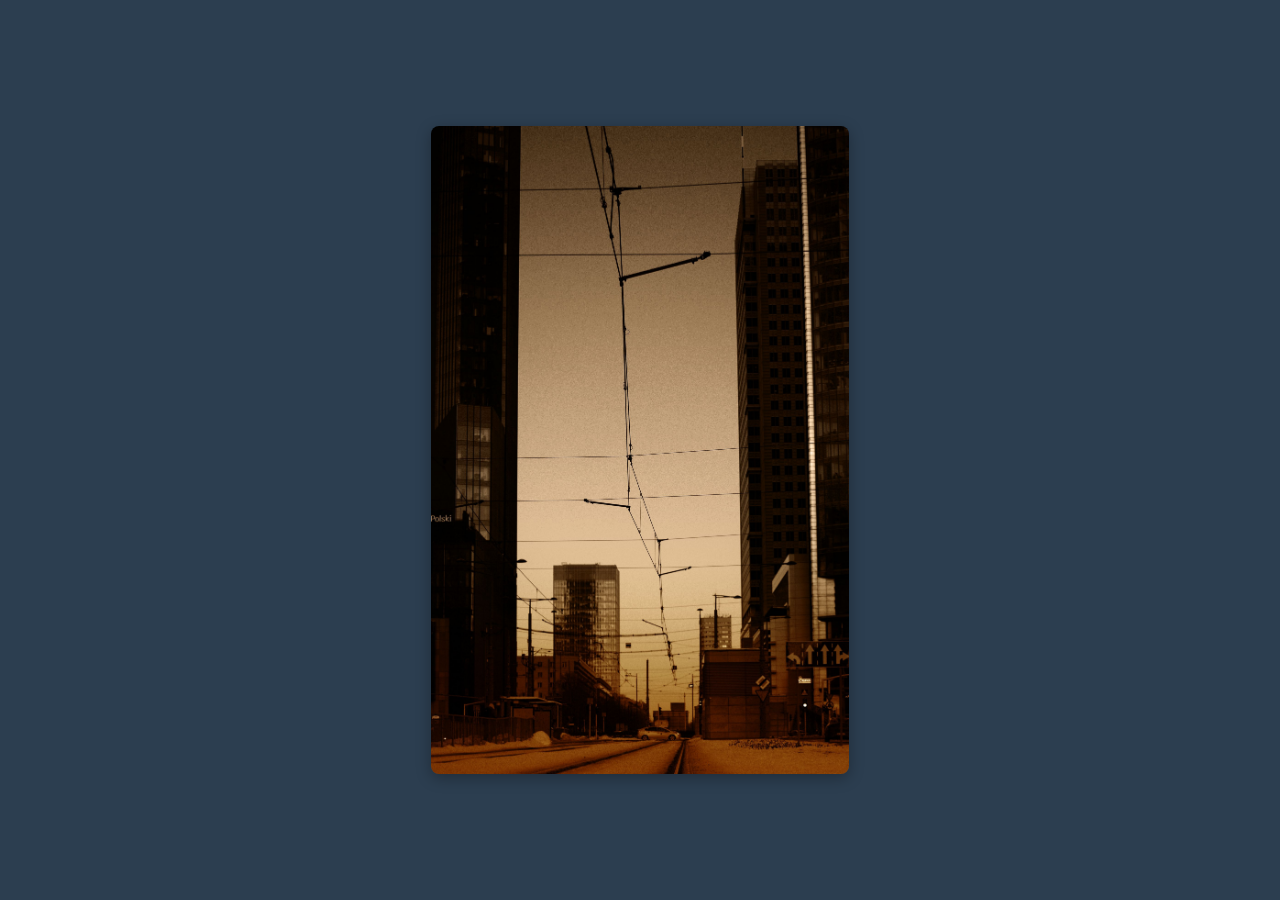
==== index.html @ b145a24f "Add files via upload" ====
<!DOCTYPE html>
<html lang="pl">
<head>
    <meta charset="UTF-8">
    <meta name="viewport" content="width=device-width, initial-scale=1.0">
    <title>AdrianDesign - Strona w budowie</title>
    <style>
        /* Prosty styl, aby zdjęcie było na środku i dopasowane */
        body, html {
            height: 100%;
            margin: 0;
            display: flex;
            justify-content: center;
            align-items: center;
            background-color: #2c3e50; /* Ciemnoszare, eleganckie tło */
            font-family: Arial, sans-serif;
            overflow: hidden; /* Brak pasków przewijania */
        }
        
        .container {
            text-align: center;
            max-width: 90%; /* Margines na telefonach */
            max-height: 90vh; /* Margines od góry/dołu */
        }

        img {
            max-width: 100%; /* Nie szersze niż ekran */
            max-height: 80vh; /* Nie wyższe niż 80% ekranu */
            height: auto; /* Zachowaj proporcje */
            display: block;
            margin: 0 auto;
            /* Opcjonalnie: cień dla lepszego efektu na szarym tle */
            box-shadow: 0 4px 15px rgba(0,0,0,0.3); 
            border-radius: 8px; /* Lekko zaokrąglone rogi pliku */
        }
    </style>
</head>
<body>

    <div class="container">
        <img src="twoje_zdjecie.jpg" alt="AdrianDesign - Logo / W budowie">
    </div>

</body>
</html>
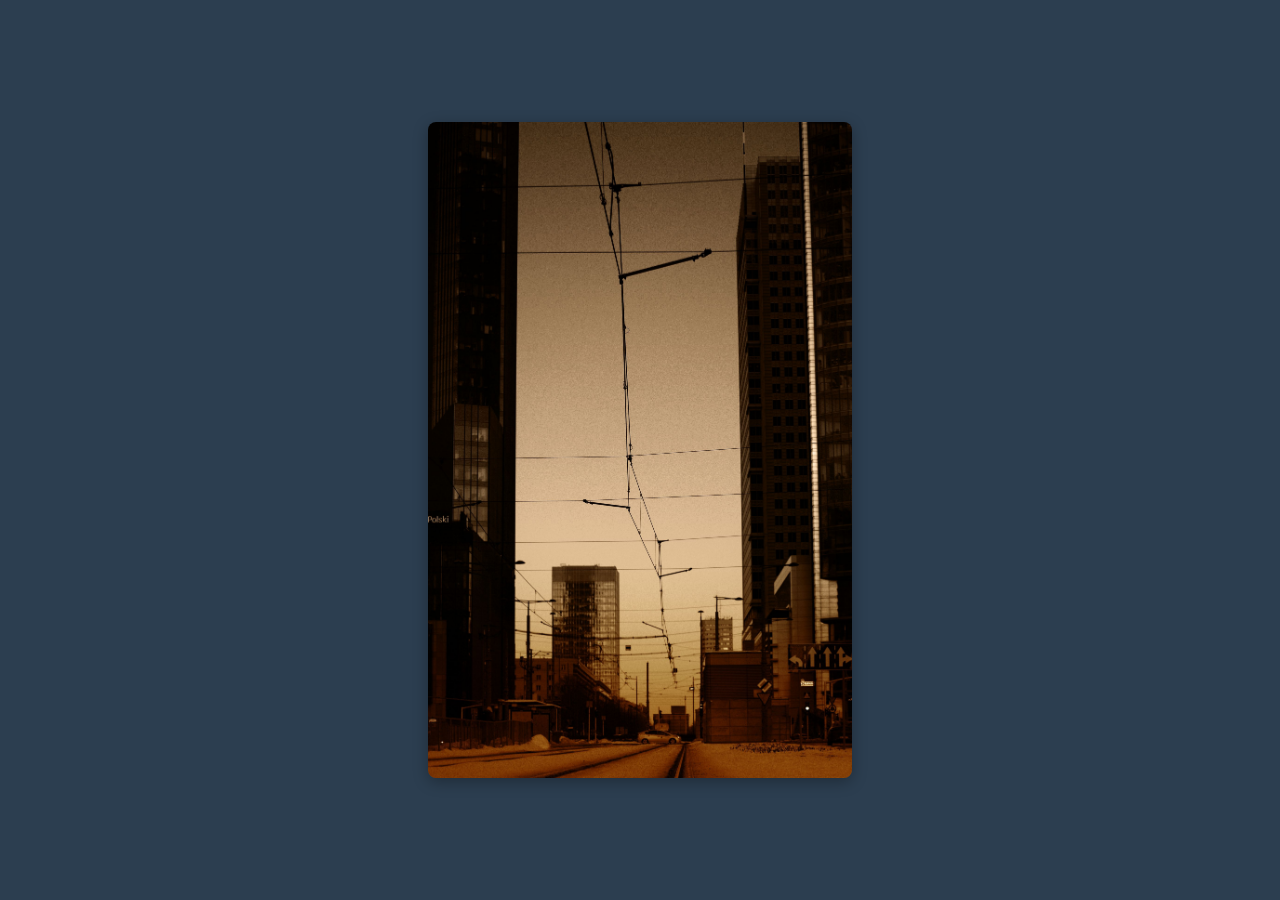
==== commit fccf7ac2: "Update index.html" ====
--- a/index.html
+++ b/index.html
@@ -19,7 +19,7 @@
         
         .container {
             text-align: center;
-            max-width: 90%; /* Margines na telefonach */
+            max-width: 91%; /* Margines na telefonach */
             max-height: 90vh; /* Margines od góry/dołu */
         }
 
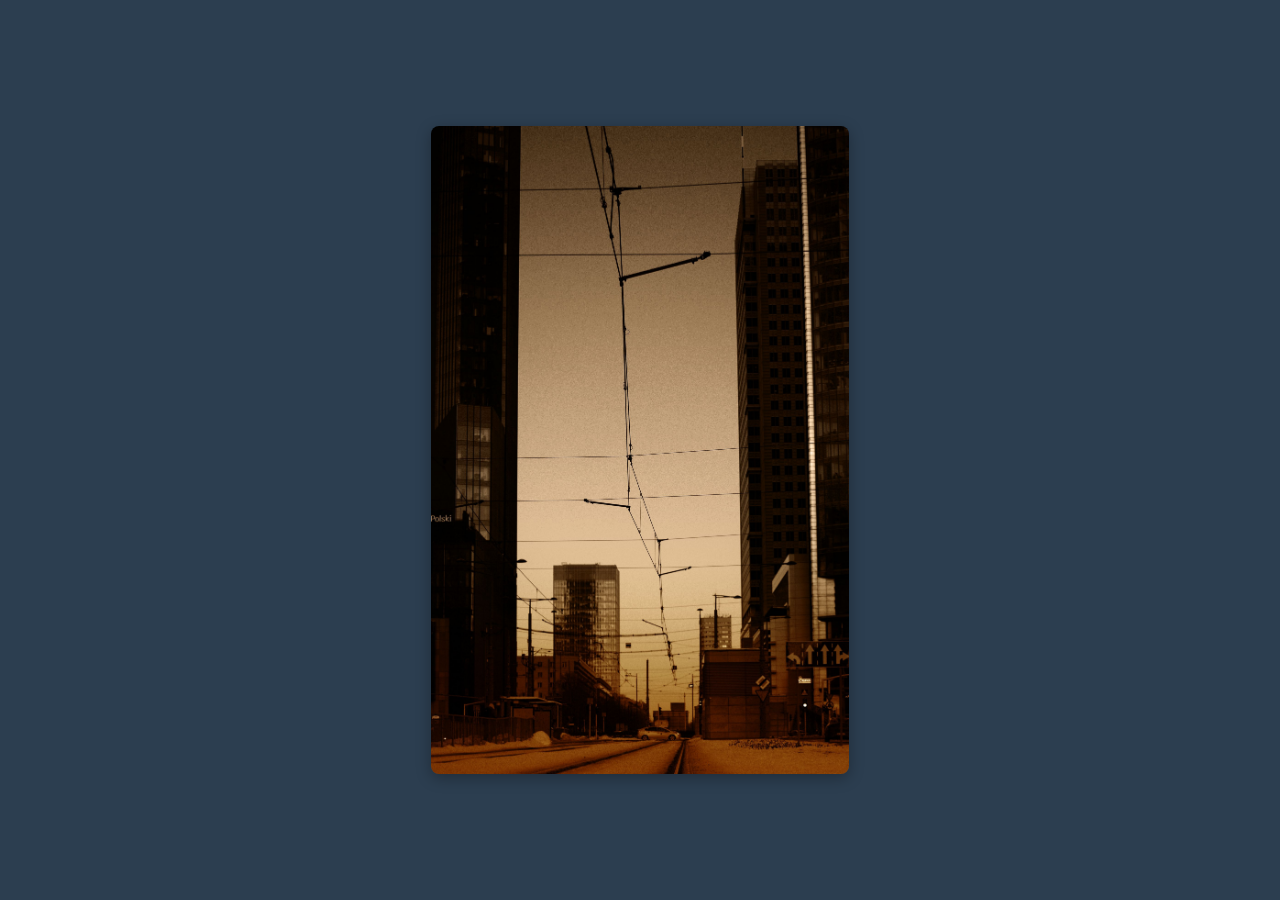
==== commit 589669a1: "Update index.html zmiana szerokosci" ====
--- a/index.html
+++ b/index.html
@@ -19,7 +19,7 @@
         
         .container {
             text-align: center;
-            max-width: 91%; /* Margines na telefonach */
+            max-width: 90%; /* Margines na telefonach */
             max-height: 90vh; /* Margines od góry/dołu */
         }
 
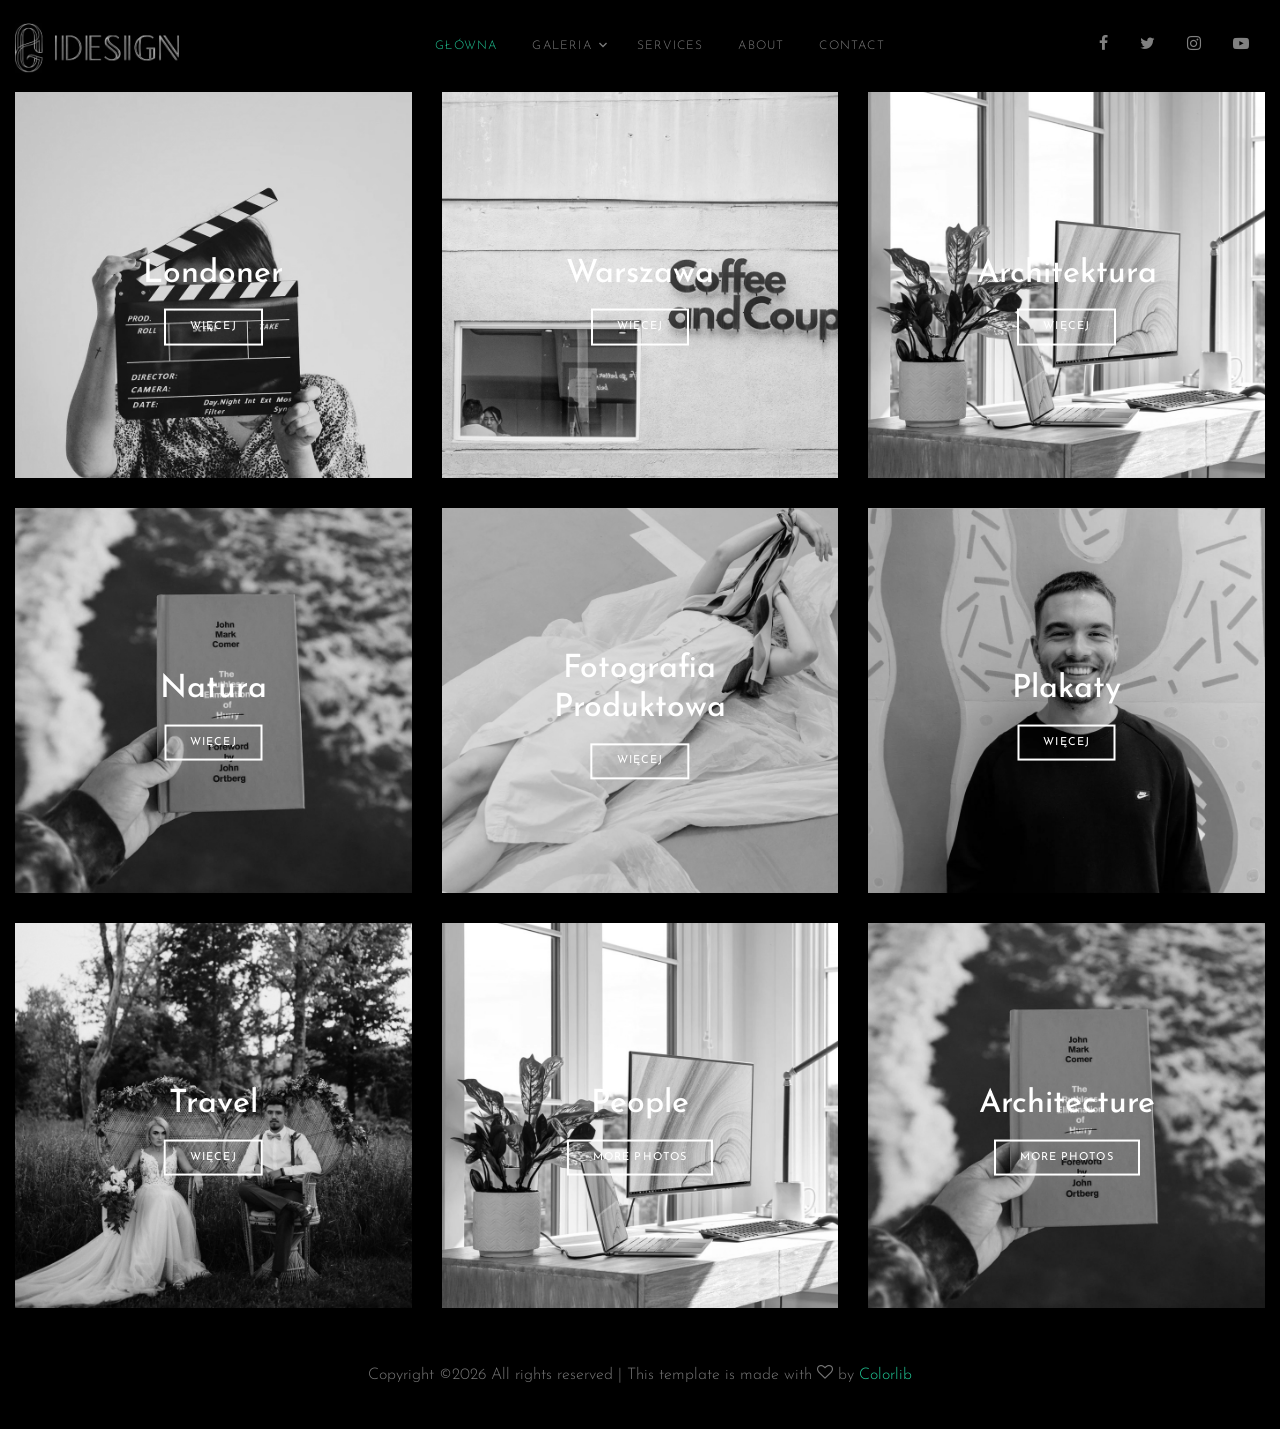
==== commit 47d6f9ff: "Add files via upload" ====
--- a/index.html
+++ b/index.html
@@ -1,45 +1,243 @@
-<!DOCTYPE html>
-<html lang="pl">
-<head>
-    <meta charset="UTF-8">
-    <meta name="viewport" content="width=device-width, initial-scale=1.0">
-    <title>AdrianDesign - Strona w budowie</title>
-    <style>
-        /* Prosty styl, aby zdjęcie było na środku i dopasowane */
-        body, html {
-            height: 100%;
-            margin: 0;
-            display: flex;
-            justify-content: center;
-            align-items: center;
-            background-color: #2c3e50; /* Ciemnoszare, eleganckie tło */
-            font-family: Arial, sans-serif;
-            overflow: hidden; /* Brak pasków przewijania */
-        }
-        
-        .container {
-            text-align: center;
-            max-width: 90%; /* Margines na telefonach */
-            max-height: 90vh; /* Margines od góry/dołu */
-        }
-
-        img {
-            max-width: 100%; /* Nie szersze niż ekran */
-            max-height: 80vh; /* Nie wyższe niż 80% ekranu */
-            height: auto; /* Zachowaj proporcje */
-            display: block;
-            margin: 0 auto;
-            /* Opcjonalnie: cień dla lepszego efektu na szarym tle */
-            box-shadow: 0 4px 15px rgba(0,0,0,0.3); 
-            border-radius: 8px; /* Lekko zaokrąglone rogi pliku */
-        }
-    </style>
-</head>
-<body>
-
-    <div class="container">
-        <img src="twoje_zdjecie.jpg" alt="AdrianDesign - Logo / W budowie">
-    </div>
-
-</body>
+<!DOCTYPE html>
+<html lang="en">
+<head>
+  <title>Adrian Desing &mdash; Colorlib Website Template</title>
+  <meta charset="utf-8">
+  <meta name="viewport" content="width=device-width, initial-scale=1, shrink-to-fit=no">
+
+  <link href="https://fonts.googleapis.com/css2?family=Josefin+Sans:wght@400;700&family=Roboto+Mono:wght@400;700&display=swap" rel="stylesheet">
+  <link rel="stylesheet" href="fonts/icomoon/style.css">
+
+  <link rel="stylesheet" href="css/bootstrap.min.css">
+  <link rel="stylesheet" href="css/magnific-popup.css">
+  <link rel="stylesheet" href="css/jquery-ui.css">
+  <link rel="stylesheet" href="css/owl.carousel.min.css">
+  <link rel="stylesheet" href="css/owl.theme.default.min.css">
+
+  <link rel="stylesheet" href="css/lightgallery.min.css">    
+
+  <link rel="stylesheet" href="css/bootstrap-datepicker.css">
+
+  <link rel="stylesheet" href="fonts/flaticon/font/flaticon.css">
+
+  <link rel="stylesheet" href="css/swiper.css">
+
+  <link rel="stylesheet" href="css/aos.css">
+
+  <link rel="stylesheet" href="css/style.css">
+
+</head>
+<body>
+
+  <div class="site-wrap">
+
+    <div class="site-mobile-menu">
+      <div class="site-mobile-menu-header">
+        <div class="site-mobile-menu-close mt-3">
+          <span class="icon-close2 js-menu-toggle"></span>
+        </div>
+      </div>
+      <div class="site-mobile-menu-body"></div>
+    </div>
+    
+
+
+
+    <header class="site-navbar py-3" role="banner">
+
+      <div class="container-fluid">
+        <div class="row align-items-center">
+
+          <div class="col-6 col-xl-2" data-aos="fade-down">
+            <h1 class="mb-0"><a href="index.html" class="text-white h2 mb-0"><img src="logo.jpg" alt="Logo" style="max-height: 50px;"></a></h1>
+          </div>
+          <div class="col-10 col-md-8 d-none d-xl-block" data-aos="fade-down">
+            <nav class="site-navigation position-relative text-right text-lg-center" role="navigation">
+
+              <ul class="site-menu js-clone-nav mx-auto d-none d-lg-block">
+                <li class="active"><a href="index.html">Główna</a></li>
+                <li class="has-children">
+                  <a href="single.html">Galeria</a>
+                  <ul class="dropdown">
+                    <li><a href="#">Londoner</a></li>
+                    <li><a href="#">Warszawa</a></li>
+                    <li><a href="#">Architektura</a></li>
+                    <li><a href="#">Natura</a></li>
+                    <li><a href="#">Fotografia Produktowa</a></li>
+                    <li><a href="#">Plakaty</a></li>
+                  </ul>
+                </li>
+                <li><a href="services.html">Services</a></li>
+                <li><a href="about.html">About</a></li>
+                <li><a href="contact.html">Contact</a></li>
+              </ul>
+            </nav>
+          </div>
+
+          <div class="col-6 col-xl-2 text-right" data-aos="fade-down">
+            <div class="d-none d-xl-inline-block">
+              <ul class="site-menu js-clone-nav ml-auto list-unstyled d-flex text-right mb-0" data-class="social">
+                <li>
+                  <a href="#" class="pl-0 pr-3"><span class="icon-facebook"></span></a>
+                </li>
+                <li>
+                  <a href="#" class="pl-3 pr-3"><span class="icon-twitter"></span></a>
+                </li>
+                <li>
+                  <a href="#" class="pl-3 pr-3"><span class="icon-instagram"></span></a>
+                </li>
+                <li>
+                  <a href="#" class="pl-3 pr-3"><span class="icon-youtube-play"></span></a>
+                </li>
+              </ul>
+            </div>
+
+            <div class="d-inline-block d-xl-none ml-md-0 mr-auto py-3" style="position: relative; top: 3px;"><a href="#" class="site-menu-toggle js-menu-toggle text-black"><span class="icon-menu h3"></span></a></div>
+
+          </div>
+
+        </div>
+      </div>
+      
+    </header>
+
+
+
+    <div class="container-fluid" data-aos="fade" data-aos-delay="500">
+      <div class="row">
+        <div class="col-lg-4">
+
+          <div class="image-wrap-2">
+            <div class="image-info">
+              <h2 class="mb-3">Londoner</h2>
+              <a href="single.html" class="btn btn-outline-white py-2 px-4">Więcej</a>
+            </div>
+            <img src="images/img_1.jpg" alt="Image" class="img-fluid">
+          </div>
+
+        </div>
+        <div class="col-lg-4">
+          <div class="image-wrap-2">
+            <div class="image-info">
+              <h2 class="mb-3">Warszawa</h2>
+              <a href="single.html" class="btn btn-outline-white py-2 px-4">Więcej</a>
+            </div>
+            <img src="images/img_2.jpg" alt="Image" class="img-fluid">
+          </div>
+        </div>
+        <div class="col-lg-4">
+          <div class="image-wrap-2">
+            <div class="image-info">
+              <h2 class="mb-3">Architektura</h2>
+              <a href="single.html" class="btn btn-outline-white py-2 px-4">Więcej</a>
+            </div>
+            <img src="images/img_3.jpg" alt="Image" class="img-fluid">
+          </div>
+        </div>
+
+        <div class="col-lg-4">
+          <div class="image-wrap-2">
+            <div class="image-info">
+              <h2 class="mb-3">Natura</h2>
+              <a href="single.html" class="btn btn-outline-white py-2 px-4">Więcej</a>
+            </div>
+            <img src="images/img_4.jpg" alt="Image" class="img-fluid">
+          </div>
+        </div>
+
+        <div class="col-lg-4">
+          <div class="image-wrap-2">
+            <div class="image-info">
+              <h2 class="mb-3">Fotografia Produktowa</h2>
+              <a href="single.html" class="btn btn-outline-white py-2 px-4">Więcej</a>
+            </div>
+            <img src="images/img_5.jpg" alt="Image" class="img-fluid">
+          </div>
+        </div>
+
+        <div class="col-lg-4">
+          <div class="image-wrap-2">
+            <div class="image-info">
+              <h2 class="mb-3">Plakaty</h2>
+              <a href="single.html" class="btn btn-outline-white py-2 px-4">Więcej</a>
+            </div>
+            <img src="images/img_6.jpg" alt="Image" class="img-fluid">
+          </div>
+        </div>
+
+        <div class="col-lg-4">
+          <div class="image-wrap-2">
+            <div class="image-info">
+              <h2 class="mb-3">Travel</h2>
+              <a href="single.html" class="btn btn-outline-white py-2 px-4">Więcej</a>
+            </div>
+            <img src="images/img_7.jpg" alt="Image" class="img-fluid">
+          </div>
+        </div>
+
+        <div class="col-lg-4">
+          <div class="image-wrap-2">
+            <div class="image-info">
+              <h2 class="mb-3">People</h2>
+              <a href="single.html" class="btn btn-outline-white py-2 px-4">More Photos</a>
+            </div>
+            <img src="images/img_3.jpg" alt="Image" class="img-fluid">
+          </div>
+        </div>
+
+        <div class="col-lg-4">
+          <div class="image-wrap-2">
+            <div class="image-info">
+              <h2 class="mb-3">Architecture</h2>
+              <a href="single.html" class="btn btn-outline-white py-2 px-4">More Photos</a>
+            </div>
+            <img src="images/img_4.jpg" alt="Image" class="img-fluid">
+          </div>
+        </div>
+
+      </div>
+    </div>
+
+    <div class="footer py-4">
+      <div class="container-fluid text-center">
+        <p>
+          <!-- Link back to Colorlib can't be removed. Template is licensed under CC BY 3.0. -->
+          Copyright &copy;<script data-cfasync="false" src="/cdn-cgi/scripts/5c5dd728/cloudflare-static/email-decode.min.js"></script><script>document.write(new Date().getFullYear());</script> All rights reserved | This template is made with <i class="icon-heart-o" aria-hidden="true"></i> by <a href="https://colorlib.com" target="_blank" >Colorlib</a>
+          <!-- Link back to Colorlib can't be removed. Template is licensed under CC BY 3.0. -->
+        </p>
+      </div>
+    </div>
+
+    
+
+    
+    
+  </div>
+
+  <script src="js/jquery-3.3.1.min.js"></script>
+  <script src="js/jquery-migrate-3.0.1.min.js"></script>
+  <script src="js/jquery-ui.js"></script>
+  <script src="js/popper.min.js"></script>
+  <script src="js/bootstrap.min.js"></script>
+  <script src="js/owl.carousel.min.js"></script>
+  <script src="js/jquery.stellar.min.js"></script>
+  <script src="js/jquery.countdown.min.js"></script>
+  <script src="js/jquery.magnific-popup.min.js"></script>
+  <script src="js/bootstrap-datepicker.min.js"></script>
+  <script src="js/swiper.min.js"></script>
+  <script src="js/aos.js"></script>
+
+  <script src="js/picturefill.min.js"></script>
+  <script src="js/lightgallery-all.min.js"></script>
+  <script src="js/jquery.mousewheel.min.js"></script>
+
+  <script src="js/main.js"></script>
+  
+  <script>
+    $(document).ready(function(){
+      $('#lightgallery').lightGallery();
+    });
+  </script>
+
+</body>
 </html>
--- a/fonts/icomoon/style.css
+++ b/fonts/icomoon/style.css
@@ -0,0 +1,4919 @@
+@font-face {
+  font-family: 'icomoon';
+  src:  url('fonts/icomoon.eot?10si43');
+  src:  url('fonts/icomoon.eot?10si43#iefix') format('embedded-opentype'),
+    url('fonts/icomoon.ttf?10si43') format('truetype'),
+    url('fonts/icomoon.woff?10si43') format('woff'),
+    url('fonts/icomoon.svg?10si43#icomoon') format('svg');
+  font-weight: normal;
+  font-style: normal;
+}
+
+[class^="icon-"], [class*=" icon-"] {
+  /* use !important to prevent issues with browser extensions that change fonts */
+  font-family: 'icomoon' !important;
+  speak: none;
+  font-style: normal;
+  font-weight: normal;
+  font-variant: normal;
+  text-transform: none;
+  line-height: 1;
+
+  /* Better Font Rendering =========== */
+  -webkit-font-smoothing: antialiased;
+  -moz-osx-font-smoothing: grayscale;
+}
+
+.icon-asterisk:before {
+  content: "\f069";
+}
+.icon-plus:before {
+  content: "\f067";
+}
+.icon-question:before {
+  content: "\f128";
+}
+.icon-minus:before {
+  content: "\f068";
+}
+.icon-glass:before {
+  content: "\f000";
+}
+.icon-music:before {
+  content: "\f001";
+}
+.icon-search:before {
+  content: "\f002";
+}
+.icon-envelope-o:before {
+  content: "\f003";
+}
+.icon-heart:before {
+  content: "\f004";
+}
+.icon-star:before {
+  content: "\f005";
+}
+.icon-star-o:before {
+  content: "\f006";
+}
+.icon-user:before {
+  content: "\f007";
+}
+.icon-film:before {
+  content: "\f008";
+}
+.icon-th-large:before {
+  content: "\f009";
+}
+.icon-th:before {
+  content: "\f00a";
+}
+.icon-th-list:before {
+  content: "\f00b";
+}
+.icon-check:before {
+  content: "\f00c";
+}
+.icon-close:before {
+  content: "\f00d";
+}
+.icon-remove:before {
+  content: "\f00d";
+}
+.icon-times:before {
+  content: "\f00d";
+}
+.icon-search-plus:before {
+  content: "\f00e";
+}
+.icon-search-minus:before {
+  content: "\f010";
+}
+.icon-power-off:before {
+  content: "\f011";
+}
+.icon-signal:before {
+  content: "\f012";
+}
+.icon-cog:before {
+  content: "\f013";
+}
+.icon-gear:before {
+  content: "\f013";
+}
+.icon-trash-o:before {
+  content: "\f014";
+}
+.icon-home:before {
+  content: "\f015";
+}
+.icon-file-o:before {
+  content: "\f016";
+}
+.icon-clock-o:before {
+  content: "\f017";
+}
+.icon-road:before {
+  content: "\f018";
+}
+.icon-download:before {
+  content: "\f019";
+}
+.icon-arrow-circle-o-down:before {
+  content: "\f01a";
+}
+.icon-arrow-circle-o-up:before {
+  content: "\f01b";
+}
+.icon-inbox:before {
+  content: "\f01c";
+}
+.icon-play-circle-o:before {
+  content: "\f01d";
+}
+.icon-repeat:before {
+  content: "\f01e";
+}
+.icon-rotate-right:before {
+  content: "\f01e";
+}
+.icon-refresh:before {
+  content: "\f021";
+}
+.icon-list-alt:before {
+  content: "\f022";
+}
+.icon-lock:before {
+  content: "\f023";
+}
+.icon-flag:before {
+  content: "\f024";
+}
+.icon-headphones:before {
+  content: "\f025";
+}
+.icon-volume-off:before {
+  content: "\f026";
+}
+.icon-volume-down:before {
+  content: "\f027";
+}
+.icon-volume-up:before {
+  content: "\f028";
+}
+.icon-qrcode:before {
+  content: "\f029";
+}
+.icon-barcode:before {
+  content: "\f02a";
+}
+.icon-tag:before {
+  content: "\f02b";
+}
+.icon-tags:before {
+  content: "\f02c";
+}
+.icon-book:before {
+  content: "\f02d";
+}
+.icon-bookmark:before {
+  content: "\f02e";
+}
+.icon-print:before {
+  content: "\f02f";
+}
+.icon-camera:before {
+  content: "\f030";
+}
+.icon-font:before {
+  content: "\f031";
+}
+.icon-bold:before {
+  content: "\f032";
+}
+.icon-italic:before {
+  content: "\f033";
+}
+.icon-text-height:before {
+  content: "\f034";
+}
+.icon-text-width:before {
+  content: "\f035";
+}
+.icon-align-left:before {
+  content: "\f036";
+}
+.icon-align-center:before {
+  content: "\f037";
+}
+.icon-align-right:before {
+  content: "\f038";
+}
+.icon-align-justify:before {
+  content: "\f039";
+}
+.icon-list:before {
+  content: "\f03a";
+}
+.icon-dedent:before {
+  content: "\f03b";
+}
+.icon-outdent:before {
+  content: "\f03b";
+}
+.icon-indent:before {
+  content: "\f03c";
+}
+.icon-video-camera:before {
+  content: "\f03d";
+}
+.icon-image:before {
+  content: "\f03e";
+}
+.icon-photo:before {
+  content: "\f03e";
+}
+.icon-picture-o:before {
+  content: "\f03e";
+}
+.icon-pencil:before {
+  content: "\f040";
+}
+.icon-map-marker:before {
+  content: "\f041";
+}
+.icon-adjust:before {
+  content: "\f042";
+}
+.icon-tint:before {
+  content: "\f043";
+}
+.icon-edit:before {
+  content: "\f044";
+}
+.icon-pencil-square-o:before {
+  content: "\f044";
+}
+.icon-share-square-o:before {
+  content: "\f045";
+}
+.icon-check-square-o:before {
+  content: "\f046";
+}
+.icon-arrows:before {
+  content: "\f047";
+}
+.icon-step-backward:before {
+  content: "\f048";
+}
+.icon-fast-backward:before {
+  content: "\f049";
+}
+.icon-backward:before {
+  content: "\f04a";
+}
+.icon-play:before {
+  content: "\f04b";
+}
+.icon-pause:before {
+  content: "\f04c";
+}
+.icon-stop:before {
+  content: "\f04d";
+}
+.icon-forward:before {
+  content: "\f04e";
+}
+.icon-fast-forward:before {
+  content: "\f050";
+}
+.icon-step-forward:before {
+  content: "\f051";
+}
+.icon-eject:before {
+  content: "\f052";
+}
+.icon-chevron-left:before {
+  content: "\f053";
+}
+.icon-chevron-right:before {
+  content: "\f054";
+}
+.icon-plus-circle:before {
+  content: "\f055";
+}
+.icon-minus-circle:before {
+  content: "\f056";
+}
+.icon-times-circle:before {
+  content: "\f057";
+}
+.icon-check-circle:before {
+  content: "\f058";
+}
+.icon-question-circle:before {
+  content: "\f059";
+}
+.icon-info-circle:before {
+  content: "\f05a";
+}
+.icon-crosshairs:before {
+  content: "\f05b";
+}
+.icon-times-circle-o:before {
+  content: "\f05c";
+}
+.icon-check-circle-o:before {
+  content: "\f05d";
+}
+.icon-ban:before {
+  content: "\f05e";
+}
+.icon-arrow-left:before {
+  content: "\f060";
+}
+.icon-arrow-right:before {
+  content: "\f061";
+}
+.icon-arrow-up:before {
+  content: "\f062";
+}
+.icon-arrow-down:before {
+  content: "\f063";
+}
+.icon-mail-forward:before {
+  content: "\f064";
+}
+.icon-share:before {
+  content: "\f064";
+}
+.icon-expand:before {
+  content: "\f065";
+}
+.icon-compress:before {
+  content: "\f066";
+}
+.icon-exclamation-circle:before {
+  content: "\f06a";
+}
+.icon-gift:before {
+  content: "\f06b";
+}
+.icon-leaf:before {
+  content: "\f06c";
+}
+.icon-fire:before {
+  content: "\f06d";
+}
+.icon-eye:before {
+  content: "\f06e";
+}
+.icon-eye-slash:before {
+  content: "\f070";
+}
+.icon-exclamation-triangle:before {
+  content: "\f071";
+}
+.icon-warning:before {
+  content: "\f071";
+}
+.icon-plane:before {
+  content: "\f072";
+}
+.icon-calendar:before {
+  content: "\f073";
+}
+.icon-random:before {
+  content: "\f074";
+}
+.icon-comment:before {
+  content: "\f075";
+}
+.icon-magnet:before {
+  content: "\f076";
+}
+.icon-chevron-up:before {
+  content: "\f077";
+}
+.icon-chevron-down:before {
+  content: "\f078";
+}
+.icon-retweet:before {
+  content: "\f079";
+}
+.icon-shopping-cart:before {
+  content: "\f07a";
+}
+.icon-folder:before {
+  content: "\f07b";
+}
+.icon-folder-open:before {
+  content: "\f07c";
+}
+.icon-arrows-v:before {
+  content: "\f07d";
+}
+.icon-arrows-h:before {
+  content: "\f07e";
+}
+.icon-bar-chart:before {
+  content: "\f080";
+}
+.icon-bar-chart-o:before {
+  content: "\f080";
+}
+.icon-twitter-square:before {
+  content: "\f081";
+}
+.icon-facebook-square:before {
+  content: "\f082";
+}
+.icon-camera-retro:before {
+  content: "\f083";
+}
+.icon-key:before {
+  content: "\f084";
+}
+.icon-cogs:before {
+  content: "\f085";
+}
+.icon-gears:before {
+  content: "\f085";
+}
+.icon-comments:before {
+  content: "\f086";
+}
+.icon-thumbs-o-up:before {
+  content: "\f087";
+}
+.icon-thumbs-o-down:before {
+  content: "\f088";
+}
+.icon-star-half:before {
+  content: "\f089";
+}
+.icon-heart-o:before {
+  content: "\f08a";
+}
+.icon-sign-out:before {
+  content: "\f08b";
+}
+.icon-linkedin-square:before {
+  content: "\f08c";
+}
+.icon-thumb-tack:before {
+  content: "\f08d";
+}
+.icon-external-link:before {
+  content: "\f08e";
+}
+.icon-sign-in:before {
+  content: "\f090";
+}
+.icon-trophy:before {
+  content: "\f091";
+}
+.icon-github-square:before {
+  content: "\f092";
+}
+.icon-upload:before {
+  content: "\f093";
+}
+.icon-lemon-o:before {
+  content: "\f094";
+}
+.icon-phone:before {
+  content: "\f095";
+}
+.icon-square-o:before {
+  content: "\f096";
+}
+.icon-bookmark-o:before {
+  content: "\f097";
+}
+.icon-phone-square:before {
+  content: "\f098";
+}
+.icon-twitter:before {
+  content: "\f099";
+}
+.icon-facebook:before {
+  content: "\f09a";
+}
+.icon-facebook-f:before {
+  content: "\f09a";
+}
+.icon-github:before {
+  content: "\f09b";
+}
+.icon-unlock:before {
+  content: "\f09c";
+}
+.icon-credit-card:before {
+  content: "\f09d";
+}
+.icon-feed:before {
+  content: "\f09e";
+}
+.icon-rss:before {
+  content: "\f09e";
+}
+.icon-hdd-o:before {
+  content: "\f0a0";
+}
+.icon-bullhorn:before {
+  content: "\f0a1";
+}
+.icon-bell-o:before {
+  content: "\f0a2";
+}
+.icon-certificate:before {
+  content: "\f0a3";
+}
+.icon-hand-o-right:before {
+  content: "\f0a4";
+}
+.icon-hand-o-left:before {
+  content: "\f0a5";
+}
+.icon-hand-o-up:before {
+  content: "\f0a6";
+}
+.icon-hand-o-down:before {
+  content: "\f0a7";
+}
+.icon-arrow-circle-left:before {
+  content: "\f0a8";
+}
+.icon-arrow-circle-right:before {
+  content: "\f0a9";
+}
+.icon-arrow-circle-up:before {
+  content: "\f0aa";
+}
+.icon-arrow-circle-down:before {
+  content: "\f0ab";
+}
+.icon-globe:before {
+  content: "\f0ac";
+}
+.icon-wrench:before {
+  content: "\f0ad";
+}
+.icon-tasks:before {
+  content: "\f0ae";
+}
+.icon-filter:before {
+  content: "\f0b0";
+}
+.icon-briefcase:before {
+  content: "\f0b1";
+}
+.icon-arrows-alt:before {
+  content: "\f0b2";
+}
+.icon-group:before {
+  content: "\f0c0";
+}
+.icon-users:before {
+  content: "\f0c0";
+}
+.icon-chain:before {
+  content: "\f0c1";
+}
+.icon-link:before {
+  content: "\f0c1";
+}
+.icon-cloud:before {
+  content: "\f0c2";
+}
+.icon-flask:before {
+  content: "\f0c3";
+}
+.icon-cut:before {
+  content: "\f0c4";
+}
+.icon-scissors:before {
+  content: "\f0c4";
+}
+.icon-copy:before {
+  content: "\f0c5";
+}
+.icon-files-o:before {
+  content: "\f0c5";
+}
+.icon-paperclip:before {
+  content: "\f0c6";
+}
+.icon-floppy-o:before {
+  content: "\f0c7";
+}
+.icon-save:before {
+  content: "\f0c7";
+}
+.icon-square:before {
+  content: "\f0c8";
+}
+.icon-bars:before {
+  content: "\f0c9";
+}
+.icon-navicon:before {
+  content: "\f0c9";
+}
+.icon-reorder:before {
+  content: "\f0c9";
+}
+.icon-list-ul:before {
+  content: "\f0ca";
+}
+.icon-list-ol:before {
+  content: "\f0cb";
+}
+.icon-strikethrough:before {
+  content: "\f0cc";
+}
+.icon-underline:before {
+  content: "\f0cd";
+}
+.icon-table:before {
+  content: "\f0ce";
+}
+.icon-magic:before {
+  content: "\f0d0";
+}
+.icon-truck:before {
+  content: "\f0d1";
+}
+.icon-pinterest:before {
+  content: "\f0d2";
+}
+.icon-pinterest-square:before {
+  content: "\f0d3";
+}
+.icon-google-plus-square:before {
+  content: "\f0d4";
+}
+.icon-google-plus:before {
+  content: "\f0d5";
+}
+.icon-money:before {
+  content: "\f0d6";
+}
+.icon-caret-down:before {
+  content: "\f0d7";
+}
+.icon-caret-up:before {
+  content: "\f0d8";
+}
+.icon-caret-left:before {
+  content: "\f0d9";
+}
+.icon-caret-right:before {
+  content: "\f0da";
+}
+.icon-columns:before {
+  content: "\f0db";
+}
+.icon-sort:before {
+  content: "\f0dc";
+}
+.icon-unsorted:before {
+  content: "\f0dc";
+}
+.icon-sort-desc:before {
+  content: "\f0dd";
+}
+.icon-sort-down:before {
+  content: "\f0dd";
+}
+.icon-sort-asc:before {
+  content: "\f0de";
+}
+.icon-sort-up:before {
+  content: "\f0de";
+}
+.icon-envelope:before {
+  content: "\f0e0";
+}
+.icon-linkedin:before {
+  content: "\f0e1";
+}
+.icon-rotate-left:before {
+  content: "\f0e2";
+}
+.icon-undo:before {
+  content: "\f0e2";
+}
+.icon-gavel:before {
+  content: "\f0e3";
+}
+.icon-legal:before {
+  content: "\f0e3";
+}
+.icon-dashboard:before {
+  content: "\f0e4";
+}
+.icon-tachometer:before {
+  content: "\f0e4";
+}
+.icon-comment-o:before {
+  content: "\f0e5";
+}
+.icon-comments-o:before {
+  content: "\f0e6";
+}
+.icon-bolt:before {
+  content: "\f0e7";
+}
+.icon-flash:before {
+  content: "\f0e7";
+}
+.icon-sitemap:before {
+  content: "\f0e8";
+}
+.icon-umbrella:before {
+  content: "\f0e9";
+}
+.icon-clipboard:before {
+  content: "\f0ea";
+}
+.icon-paste:before {
+  content: "\f0ea";
+}
+.icon-lightbulb-o:before {
+  content: "\f0eb";
+}
+.icon-exchange:before {
+  content: "\f0ec";
+}
+.icon-cloud-download:before {
+  content: "\f0ed";
+}
+.icon-cloud-upload:before {
+  content: "\f0ee";
+}
+.icon-user-md:before {
+  content: "\f0f0";
+}
+.icon-stethoscope:before {
+  content: "\f0f1";
+}
+.icon-suitcase:before {
+  content: "\f0f2";
+}
+.icon-bell:before {
+  content: "\f0f3";
+}
+.icon-coffee:before {
+  content: "\f0f4";
+}
+.icon-cutlery:before {
+  content: "\f0f5";
+}
+.icon-file-text-o:before {
+  content: "\f0f6";
+}
+.icon-building-o:before {
+  content: "\f0f7";
+}
+.icon-hospital-o:before {
+  content: "\f0f8";
+}
+.icon-ambulance:before {
+  content: "\f0f9";
+}
+.icon-medkit:before {
+  content: "\f0fa";
+}
+.icon-fighter-jet:before {
+  content: "\f0fb";
+}
+.icon-beer:before {
+  content: "\f0fc";
+}
+.icon-h-square:before {
+  content: "\f0fd";
+}
+.icon-plus-square:before {
+  content: "\f0fe";
+}
+.icon-angle-double-left:before {
+  content: "\f100";
+}
+.icon-angle-double-right:before {
+  content: "\f101";
+}
+.icon-angle-double-up:before {
+  content: "\f102";
+}
+.icon-angle-double-down:before {
+  content: "\f103";
+}
+.icon-angle-left:before {
+  content: "\f104";
+}
+.icon-angle-right:before {
+  content: "\f105";
+}
+.icon-angle-up:before {
+  content: "\f106";
+}
+.icon-angle-down:before {
+  content: "\f107";
+}
+.icon-desktop:before {
+  content: "\f108";
+}
+.icon-laptop:before {
+  content: "\f109";
+}
+.icon-tablet:before {
+  content: "\f10a";
+}
+.icon-mobile:before {
+  content: "\f10b";
+}
+.icon-mobile-phone:before {
+  content: "\f10b";
+}
+.icon-circle-o:before {
+  content: "\f10c";
+}
+.icon-quote-left:before {
+  content: "\f10d";
+}
+.icon-quote-right:before {
+  content: "\f10e";
+}
+.icon-spinner:before {
+  content: "\f110";
+}
+.icon-circle:before {
+  content: "\f111";
+}
+.icon-mail-reply:before {
+  content: "\f112";
+}
+.icon-reply:before {
+  content: "\f112";
+}
+.icon-github-alt:before {
+  content: "\f113";
+}
+.icon-folder-o:before {
+  content: "\f114";
+}
+.icon-folder-open-o:before {
+  content: "\f115";
+}
+.icon-smile-o:before {
+  content: "\f118";
+}
+.icon-frown-o:before {
+  content: "\f119";
+}
+.icon-meh-o:before {
+  content: "\f11a";
+}
+.icon-gamepad:before {
+  content: "\f11b";
+}
+.icon-keyboard-o:before {
+  content: "\f11c";
+}
+.icon-flag-o:before {
+  content: "\f11d";
+}
+.icon-flag-checkered:before {
+  content: "\f11e";
+}
+.icon-terminal:before {
+  content: "\f120";
+}
+.icon-code:before {
+  content: "\f121";
+}
+.icon-mail-reply-all:before {
+  content: "\f122";
+}
+.icon-reply-all:before {
+  content: "\f122";
+}
+.icon-star-half-empty:before {
+  content: "\f123";
+}
+.icon-star-half-full:before {
+  content: "\f123";
+}
+.icon-star-half-o:before {
+  content: "\f123";
+}
+.icon-location-arrow:before {
+  content: "\f124";
+}
+.icon-crop:before {
+  content: "\f125";
+}
+.icon-code-fork:before {
+  content: "\f126";
+}
+.icon-chain-broken:before {
+  content: "\f127";
+}
+.icon-unlink:before {
+  content: "\f127";
+}
+.icon-info:before {
+  content: "\f129";
+}
+.icon-exclamation:before {
+  content: "\f12a";
+}
+.icon-superscript:before {
+  content: "\f12b";
+}
+.icon-subscript:before {
+  content: "\f12c";
+}
+.icon-eraser:before {
+  content: "\f12d";
+}
+.icon-puzzle-piece:before {
+  content: "\f12e";
+}
+.icon-microphone:before {
+  content: "\f130";
+}
+.icon-microphone-slash:before {
+  content: "\f131";
+}
+.icon-shield:before {
+  content: "\f132";
+}
+.icon-calendar-o:before {
+  content: "\f133";
+}
+.icon-fire-extinguisher:before {
+  content: "\f134";
+}
+.icon-rocket:before {
+  content: "\f135";
+}
+.icon-maxcdn:before {
+  content: "\f136";
+}
+.icon-chevron-circle-left:before {
+  content: "\f137";
+}
+.icon-chevron-circle-right:before {
+  content: "\f138";
+}
+.icon-chevron-circle-up:before {
+  content: "\f139";
+}
+.icon-chevron-circle-down:before {
+  content: "\f13a";
+}
+.icon-html5:before {
+  content: "\f13b";
+}
+.icon-css3:before {
+  content: "\f13c";
+}
+.icon-anchor:before {
+  content: "\f13d";
+}
+.icon-unlock-alt:before {
+  content: "\f13e";
+}
+.icon-bullseye:before {
+  content: "\f140";
+}
+.icon-ellipsis-h:before {
+  content: "\f141";
+}
+.icon-ellipsis-v:before {
+  content: "\f142";
+}
+.icon-rss-square:before {
+  content: "\f143";
+}
+.icon-play-circle:before {
+  content: "\f144";
+}
+.icon-ticket:before {
+  content: "\f145";
+}
+.icon-minus-square:before {
+  content: "\f146";
+}
+.icon-minus-square-o:before {
+  content: "\f147";
+}
+.icon-level-up:before {
+  content: "\f148";
+}
+.icon-level-down:before {
+  content: "\f149";
+}
+.icon-check-square:before {
+  content: "\f14a";
+}
+.icon-pencil-square:before {
+  content: "\f14b";
+}
+.icon-external-link-square:before {
+  content: "\f14c";
+}
+.icon-share-square:before {
+  content: "\f14d";
+}
+.icon-compass:before {
+  content: "\f14e";
+}
+.icon-caret-square-o-down:before {
+  content: "\f150";
+}
+.icon-toggle-down:before {
+  content: "\f150";
+}
+.icon-caret-square-o-up:before {
+  content: "\f151";
+}
+.icon-toggle-up:before {
+  content: "\f151";
+}
+.icon-caret-square-o-right:before {
+  content: "\f152";
+}
+.icon-toggle-right:before {
+  content: "\f152";
+}
+.icon-eur:before {
+  content: "\f153";
+}
+.icon-euro:before {
+  content: "\f153";
+}
+.icon-gbp:before {
+  content: "\f154";
+}
+.icon-dollar:before {
+  content: "\f155";
+}
+.icon-usd:before {
+  content: "\f155";
+}
+.icon-inr:before {
+  content: "\f156";
+}
+.icon-rupee:before {
+  content: "\f156";
+}
+.icon-cny:before {
+  content: "\f157";
+}
+.icon-jpy:before {
+  content: "\f157";
+}
+.icon-rmb:before {
+  content: "\f157";
+}
+.icon-yen:before {
+  content: "\f157";
+}
+.icon-rouble:before {
+  content: "\f158";
+}
+.icon-rub:before {
+  content: "\f158";
+}
+.icon-ruble:before {
+  content: "\f158";
+}
+.icon-krw:before {
+  content: "\f159";
+}
+.icon-won:before {
+  content: "\f159";
+}
+.icon-bitcoin:before {
+  content: "\f15a";
+}
+.icon-btc:before {
+  content: "\f15a";
+}
+.icon-file:before {
+  content: "\f15b";
+}
+.icon-file-text:before {
+  content: "\f15c";
+}
+.icon-sort-alpha-asc:before {
+  content: "\f15d";
+}
+.icon-sort-alpha-desc:before {
+  content: "\f15e";
+}
+.icon-sort-amount-asc:before {
+  content: "\f160";
+}
+.icon-sort-amount-desc:before {
+  content: "\f161";
+}
+.icon-sort-numeric-asc:before {
+  content: "\f162";
+}
+.icon-sort-numeric-desc:before {
+  content: "\f163";
+}
+.icon-thumbs-up:before {
+  content: "\f164";
+}
+.icon-thumbs-down:before {
+  content: "\f165";
+}
+.icon-youtube-square:before {
+  content: "\f166";
+}
+.icon-youtube:before {
+  content: "\f167";
+}
+.icon-xing:before {
+  content: "\f168";
+}
+.icon-xing-square:before {
+  content: "\f169";
+}
+.icon-youtube-play:before {
+  content: "\f16a";
+}
+.icon-dropbox:before {
+  content: "\f16b";
+}
+.icon-stack-overflow:before {
+  content: "\f16c";
+}
+.icon-instagram:before {
+  content: "\f16d";
+}
+.icon-flickr:before {
+  content: "\f16e";
+}
+.icon-adn:before {
+  content: "\f170";
+}
+.icon-bitbucket:before {
+  content: "\f171";
+}
+.icon-bitbucket-square:before {
+  content: "\f172";
+}
+.icon-tumblr:before {
+  content: "\f173";
+}
+.icon-tumblr-square:before {
+  content: "\f174";
+}
+.icon-long-arrow-down:before {
+  content: "\f175";
+}
+.icon-long-arrow-up:before {
+  content: "\f176";
+}
+.icon-long-arrow-left:before {
+  content: "\f177";
+}
+.icon-long-arrow-right:before {
+  content: "\f178";
+}
+.icon-apple:before {
+  content: "\f179";
+}
+.icon-windows:before {
+  content: "\f17a";
+}
+.icon-android:before {
+  content: "\f17b";
+}
+.icon-linux:before {
+  content: "\f17c";
+}
+.icon-dribbble:before {
+  content: "\f17d";
+}
+.icon-skype:before {
+  content: "\f17e";
+}
+.icon-foursquare:before {
+  content: "\f180";
+}
+.icon-trello:before {
+  content: "\f181";
+}
+.icon-female:before {
+  content: "\f182";
+}
+.icon-male:before {
+  content: "\f183";
+}
+.icon-gittip:before {
+  content: "\f184";
+}
+.icon-gratipay:before {
+  content: "\f184";
+}
+.icon-sun-o:before {
+  content: "\f185";
+}
+.icon-moon-o:before {
+  content: "\f186";
+}
+.icon-archive:before {
+  content: "\f187";
+}
+.icon-bug:before {
+  content: "\f188";
+}
+.icon-vk:before {
+  content: "\f189";
+}
+.icon-weibo:before {
+  content: "\f18a";
+}
+.icon-renren:before {
+  content: "\f18b";
+}
+.icon-pagelines:before {
+  content: "\f18c";
+}
+.icon-stack-exchange:before {
+  content: "\f18d";
+}
+.icon-arrow-circle-o-right:before {
+  content: "\f18e";
+}
+.icon-arrow-circle-o-left:before {
+  content: "\f190";
+}
+.icon-caret-square-o-left:before {
+  content: "\f191";
+}
+.icon-toggle-left:before {
+  content: "\f191";
+}
+.icon-dot-circle-o:before {
+  content: "\f192";
+}
+.icon-wheelchair:before {
+  content: "\f193";
+}
+.icon-vimeo-square:before {
+  content: "\f194";
+}
+.icon-try:before {
+  content: "\f195";
+}
+.icon-turkish-lira:before {
+  content: "\f195";
+}
+.icon-plus-square-o:before {
+  content: "\f196";
+}
+.icon-space-shuttle:before {
+  content: "\f197";
+}
+.icon-slack:before {
+  content: "\f198";
+}
+.icon-envelope-square:before {
+  content: "\f199";
+}
+.icon-wordpress:before {
+  content: "\f19a";
+}
+.icon-openid:before {
+  content: "\f19b";
+}
+.icon-bank:before {
+  content: "\f19c";
+}
+.icon-institution:before {
+  content: "\f19c";
+}
+.icon-university:before {
+  content: "\f19c";
+}
+.icon-graduation-cap:before {
+  content: "\f19d";
+}
+.icon-mortar-board:before {
+  content: "\f19d";
+}
+.icon-yahoo:before {
+  content: "\f19e";
+}
+.icon-google:before {
+  content: "\f1a0";
+}
+.icon-reddit:before {
+  content: "\f1a1";
+}
+.icon-reddit-square:before {
+  content: "\f1a2";
+}
+.icon-stumbleupon-circle:before {
+  content: "\f1a3";
+}
+.icon-stumbleupon:before {
+  content: "\f1a4";
+}
+.icon-delicious:before {
+  content: "\f1a5";
+}
+.icon-digg:before {
+  content: "\f1a6";
+}
+.icon-pied-piper-pp:before {
+  content: "\f1a7";
+}
+.icon-pied-piper-alt:before {
+  content: "\f1a8";
+}
+.icon-drupal:before {
+  content: "\f1a9";
+}
+.icon-joomla:before {
+  content: "\f1aa";
+}
+.icon-language:before {
+  content: "\f1ab";
+}
+.icon-fax:before {
+  content: "\f1ac";
+}
+.icon-building:before {
+  content: "\f1ad";
+}
+.icon-child:before {
+  content: "\f1ae";
+}
+.icon-paw:before {
+  content: "\f1b0";
+}
+.icon-spoon:before {
+  content: "\f1b1";
+}
+.icon-cube:before {
+  content: "\f1b2";
+}
+.icon-cubes:before {
+  content: "\f1b3";
+}
+.icon-behance:before {
+  content: "\f1b4";
+}
+.icon-behance-square:before {
+  content: "\f1b5";
+}
+.icon-steam:before {
+  content: "\f1b6";
+}
+.icon-steam-square:before {
+  content: "\f1b7";
+}
+.icon-recycle:before {
+  content: "\f1b8";
+}
+.icon-automobile:before {
+  content: "\f1b9";
+}
+.icon-car:before {
+  content: "\f1b9";
+}
+.icon-cab:before {
+  content: "\f1ba";
+}
+.icon-taxi:before {
+  content: "\f1ba";
+}
+.icon-tree:before {
+  content: "\f1bb";
+}
+.icon-spotify:before {
+  content: "\f1bc";
+}
+.icon-deviantart:before {
+  content: "\f1bd";
+}
+.icon-soundcloud:before {
+  content: "\f1be";
+}
+.icon-database:before {
+  content: "\f1c0";
+}
+.icon-file-pdf-o:before {
+  content: "\f1c1";
+}
+.icon-file-word-o:before {
+  content: "\f1c2";
+}
+.icon-file-excel-o:before {
+  content: "\f1c3";
+}
+.icon-file-powerpoint-o:before {
+  content: "\f1c4";
+}
+.icon-file-image-o:before {
+  content: "\f1c5";
+}
+.icon-file-photo-o:before {
+  content: "\f1c5";
+}
+.icon-file-picture-o:before {
+  content: "\f1c5";
+}
+.icon-file-archive-o:before {
+  content: "\f1c6";
+}
+.icon-file-zip-o:before {
+  content: "\f1c6";
+}
+.icon-file-audio-o:before {
+  content: "\f1c7";
+}
+.icon-file-sound-o:before {
+  content: "\f1c7";
+}
+.icon-file-movie-o:before {
+  content: "\f1c8";
+}
+.icon-file-video-o:before {
+  content: "\f1c8";
+}
+.icon-file-code-o:before {
+  content: "\f1c9";
+}
+.icon-vine:before {
+  content: "\f1ca";
+}
+.icon-codepen:before {
+  content: "\f1cb";
+}
+.icon-jsfiddle:before {
+  content: "\f1cc";
+}
+.icon-life-bouy:before {
+  content: "\f1cd";
+}
+.icon-life-buoy:before {
+  content: "\f1cd";
+}
+.icon-life-ring:before {
+  content: "\f1cd";
+}
+.icon-life-saver:before {
+  content: "\f1cd";
+}
+.icon-support:before {
+  content: "\f1cd";
+}
+.icon-circle-o-notch:before {
+  content: "\f1ce";
+}
+.icon-ra:before {
+  content: "\f1d0";
+}
+.icon-rebel:before {
+  content: "\f1d0";
+}
+.icon-resistance:before {
+  content: "\f1d0";
+}
+.icon-empire:before {
+  content: "\f1d1";
+}
+.icon-ge:before {
+  content: "\f1d1";
+}
+.icon-git-square:before {
+  content: "\f1d2";
+}
+.icon-git:before {
+  content: "\f1d3";
+}
+.icon-hacker-news:before {
+  content: "\f1d4";
+}
+.icon-y-combinator-square:before {
+  content: "\f1d4";
+}
+.icon-yc-square:before {
+  content: "\f1d4";
+}
+.icon-tencent-weibo:before {
+  content: "\f1d5";
+}
+.icon-qq:before {
+  content: "\f1d6";
+}
+.icon-wechat:before {
+  content: "\f1d7";
+}
+.icon-weixin:before {
+  content: "\f1d7";
+}
+.icon-paper-plane:before {
+  content: "\f1d8";
+}
+.icon-send:before {
+  content: "\f1d8";
+}
+.icon-paper-plane-o:before {
+  content: "\f1d9";
+}
+.icon-send-o:before {
+  content: "\f1d9";
+}
+.icon-history:before {
+  content: "\f1da";
+}
+.icon-circle-thin:before {
+  content: "\f1db";
+}
+.icon-header:before {
+  content: "\f1dc";
+}
+.icon-paragraph:before {
+  content: "\f1dd";
+}
+.icon-sliders:before {
+  content: "\f1de";
+}
+.icon-share-alt:before {
+  content: "\f1e0";
+}
+.icon-share-alt-square:before {
+  content: "\f1e1";
+}
+.icon-bomb:before {
+  content: "\f1e2";
+}
+.icon-futbol-o:before {
+  content: "\f1e3";
+}
+.icon-soccer-ball-o:before {
+  content: "\f1e3";
+}
+.icon-tty:before {
+  content: "\f1e4";
+}
+.icon-binoculars:before {
+  content: "\f1e5";
+}
+.icon-plug:before {
+  content: "\f1e6";
+}
+.icon-slideshare:before {
+  content: "\f1e7";
+}
+.icon-twitch:before {
+  content: "\f1e8";
+}
+.icon-yelp:before {
+  content: "\f1e9";
+}
+.icon-newspaper-o:before {
+  content: "\f1ea";
+}
+.icon-wifi:before {
+  content: "\f1eb";
+}
+.icon-calculator:before {
+  content: "\f1ec";
+}
+.icon-paypal:before {
+  content: "\f1ed";
+}
+.icon-google-wallet:before {
+  content: "\f1ee";
+}
+.icon-cc-visa:before {
+  content: "\f1f0";
+}
+.icon-cc-mastercard:before {
+  content: "\f1f1";
+}
+.icon-cc-discover:before {
+  content: "\f1f2";
+}
+.icon-cc-amex:before {
+  content: "\f1f3";
+}
+.icon-cc-paypal:before {
+  content: "\f1f4";
+}
+.icon-cc-stripe:before {
+  content: "\f1f5";
+}
+.icon-bell-slash:before {
+  content: "\f1f6";
+}
+.icon-bell-slash-o:before {
+  content: "\f1f7";
+}
+.icon-trash:before {
+  content: "\f1f8";
+}
+.icon-copyright:before {
+  content: "\f1f9";
+}
+.icon-at:before {
+  content: "\f1fa";
+}
+.icon-eyedropper:before {
+  content: "\f1fb";
+}
+.icon-paint-brush:before {
+  content: "\f1fc";
+}
+.icon-birthday-cake:before {
+  content: "\f1fd";
+}
+.icon-area-chart:before {
+  content: "\f1fe";
+}
+.icon-pie-chart:before {
+  content: "\f200";
+}
+.icon-line-chart:before {
+  content: "\f201";
+}
+.icon-lastfm:before {
+  content: "\f202";
+}
+.icon-lastfm-square:before {
+  content: "\f203";
+}
+.icon-toggle-off:before {
+  content: "\f204";
+}
+.icon-toggle-on:before {
+  content: "\f205";
+}
+.icon-bicycle:before {
+  content: "\f206";
+}
+.icon-bus:before {
+  content: "\f207";
+}
+.icon-ioxhost:before {
+  content: "\f208";
+}
+.icon-angellist:before {
+  content: "\f209";
+}
+.icon-cc:before {
+  content: "\f20a";
+}
+.icon-ils:before {
+  content: "\f20b";
+}
+.icon-shekel:before {
+  content: "\f20b";
+}
+.icon-sheqel:before {
+  content: "\f20b";
+}
+.icon-meanpath:before {
+  content: "\f20c";
+}
+.icon-buysellads:before {
+  content: "\f20d";
+}
+.icon-connectdevelop:before {
+  content: "\f20e";
+}
+.icon-dashcube:before {
+  content: "\f210";
+}
+.icon-forumbee:before {
+  content: "\f211";
+}
+.icon-leanpub:before {
+  content: "\f212";
+}
+.icon-sellsy:before {
+  content: "\f213";
+}
+.icon-shirtsinbulk:before {
+  content: "\f214";
+}
+.icon-simplybuilt:before {
+  content: "\f215";
+}
+.icon-skyatlas:before {
+  content: "\f216";
+}
+.icon-cart-plus:before {
+  content: "\f217";
+}
+.icon-cart-arrow-down:before {
+  content: "\f218";
+}
+.icon-diamond:before {
+  content: "\f219";
+}
+.icon-ship:before {
+  content: "\f21a";
+}
+.icon-user-secret:before {
+  content: "\f21b";
+}
+.icon-motorcycle:before {
+  content: "\f21c";
+}
+.icon-street-view:before {
+  content: "\f21d";
+}
+.icon-heartbeat:before {
+  content: "\f21e";
+}
+.icon-venus:before {
+  content: "\f221";
+}
+.icon-mars:before {
+  content: "\f222";
+}
+.icon-mercury:before {
+  content: "\f223";
+}
+.icon-intersex:before {
+  content: "\f224";
+}
+.icon-transgender:before {
+  content: "\f224";
+}
+.icon-transgender-alt:before {
+  content: "\f225";
+}
+.icon-venus-double:before {
+  content: "\f226";
+}
+.icon-mars-double:before {
+  content: "\f227";
+}
+.icon-venus-mars:before {
+  content: "\f228";
+}
+.icon-mars-stroke:before {
+  content: "\f229";
+}
+.icon-mars-stroke-v:before {
+  content: "\f22a";
+}
+.icon-mars-stroke-h:before {
+  content: "\f22b";
+}
+.icon-neuter:before {
+  content: "\f22c";
+}
+.icon-genderless:before {
+  content: "\f22d";
+}
+.icon-facebook-official:before {
+  content: "\f230";
+}
+.icon-pinterest-p:before {
+  content: "\f231";
+}
+.icon-whatsapp:before {
+  content: "\f232";
+}
+.icon-server:before {
+  content: "\f233";
+}
+.icon-user-plus:before {
+  content: "\f234";
+}
+.icon-user-times:before {
+  content: "\f235";
+}
+.icon-bed:before {
+  content: "\f236";
+}
+.icon-hotel:before {
+  content: "\f236";
+}
+.icon-viacoin:before {
+  content: "\f237";
+}
+.icon-train:before {
+  content: "\f238";
+}
+.icon-subway:before {
+  content: "\f239";
+}
+.icon-medium:before {
+  content: "\f23a";
+}
+.icon-y-combinator:before {
+  content: "\f23b";
+}
+.icon-yc:before {
+  content: "\f23b";
+}
+.icon-optin-monster:before {
+  content: "\f23c";
+}
+.icon-opencart:before {
+  content: "\f23d";
+}
+.icon-expeditedssl:before {
+  content: "\f23e";
+}
+.icon-battery:before {
+  content: "\f240";
+}
+.icon-battery-4:before {
+  content: "\f240";
+}
+.icon-battery-full:before {
+  content: "\f240";
+}
+.icon-battery-3:before {
+  content: "\f241";
+}
+.icon-battery-three-quarters:before {
+  content: "\f241";
+}
+.icon-battery-2:before {
+  content: "\f242";
+}
+.icon-battery-half:before {
+  content: "\f242";
+}
+.icon-battery-1:before {
+  content: "\f243";
+}
+.icon-battery-quarter:before {
+  content: "\f243";
+}
+.icon-battery-0:before {
+  content: "\f244";
+}
+.icon-battery-empty:before {
+  content: "\f244";
+}
+.icon-mouse-pointer:before {
+  content: "\f245";
+}
+.icon-i-cursor:before {
+  content: "\f246";
+}
+.icon-object-group:before {
+  content: "\f247";
+}
+.icon-object-ungroup:before {
+  content: "\f248";
+}
+.icon-sticky-note:before {
+  content: "\f249";
+}
+.icon-sticky-note-o:before {
+  content: "\f24a";
+}
+.icon-cc-jcb:before {
+  content: "\f24b";
+}
+.icon-cc-diners-club:before {
+  content: "\f24c";
+}
+.icon-clone:before {
+  content: "\f24d";
+}
+.icon-balance-scale:before {
+  content: "\f24e";
+}
+.icon-hourglass-o:before {
+  content: "\f250";
+}
+.icon-hourglass-1:before {
+  content: "\f251";
+}
+.icon-hourglass-start:before {
+  content: "\f251";
+}
+.icon-hourglass-2:before {
+  content: "\f252";
+}
+.icon-hourglass-half:before {
+  content: "\f252";
+}
+.icon-hourglass-3:before {
+  content: "\f253";
+}
+.icon-hourglass-end:before {
+  content: "\f253";
+}
+.icon-hourglass:before {
+  content: "\f254";
+}
+.icon-hand-grab-o:before {
+  content: "\f255";
+}
+.icon-hand-rock-o:before {
+  content: "\f255";
+}
+.icon-hand-paper-o:before {
+  content: "\f256";
+}
+.icon-hand-stop-o:before {
+  content: "\f256";
+}
+.icon-hand-scissors-o:before {
+  content: "\f257";
+}
+.icon-hand-lizard-o:before {
+  content: "\f258";
+}
+.icon-hand-spock-o:before {
+  content: "\f259";
+}
+.icon-hand-pointer-o:before {
+  content: "\f25a";
+}
+.icon-hand-peace-o:before {
+  content: "\f25b";
+}
+.icon-trademark:before {
+  content: "\f25c";
+}
+.icon-registered:before {
+  content: "\f25d";
+}
+.icon-creative-commons:before {
+  content: "\f25e";
+}
+.icon-gg:before {
+  content: "\f260";
+}
+.icon-gg-circle:before {
+  content: "\f261";
+}
+.icon-tripadvisor:before {
+  content: "\f262";
+}
+.icon-odnoklassniki:before {
+  content: "\f263";
+}
+.icon-odnoklassniki-square:before {
+  content: "\f264";
+}
+.icon-get-pocket:before {
+  content: "\f265";
+}
+.icon-wikipedia-w:before {
+  content: "\f266";
+}
+.icon-safari:before {
+  content: "\f267";
+}
+.icon-chrome:before {
+  content: "\f268";
+}
+.icon-firefox:before {
+  content: "\f269";
+}
+.icon-opera:before {
+  content: "\f26a";
+}
+.icon-internet-explorer:before {
+  content: "\f26b";
+}
+.icon-television:before {
+  content: "\f26c";
+}
+.icon-tv:before {
+  content: "\f26c";
+}
+.icon-contao:before {
+  content: "\f26d";
+}
+.icon-500px:before {
+  content: "\f26e";
+}
+.icon-amazon:before {
+  content: "\f270";
+}
+.icon-calendar-plus-o:before {
+  content: "\f271";
+}
+.icon-calendar-minus-o:before {
+  content: "\f272";
+}
+.icon-calendar-times-o:before {
+  content: "\f273";
+}
+.icon-calendar-check-o:before {
+  content: "\f274";
+}
+.icon-industry:before {
+  content: "\f275";
+}
+.icon-map-pin:before {
+  content: "\f276";
+}
+.icon-map-signs:before {
+  content: "\f277";
+}
+.icon-map-o:before {
+  content: "\f278";
+}
+.icon-map:before {
+  content: "\f279";
+}
+.icon-commenting:before {
+  content: "\f27a";
+}
+.icon-commenting-o:before {
+  content: "\f27b";
+}
+.icon-houzz:before {
+  content: "\f27c";
+}
+.icon-vimeo:before {
+  content: "\f27d";
+}
+.icon-black-tie:before {
+  content: "\f27e";
+}
+.icon-fonticons:before {
+  content: "\f280";
+}
+.icon-reddit-alien:before {
+  content: "\f281";
+}
+.icon-edge:before {
+  content: "\f282";
+}
+.icon-credit-card-alt:before {
+  content: "\f283";
+}
+.icon-codiepie:before {
+  content: "\f284";
+}
+.icon-modx:before {
+  content: "\f285";
+}
+.icon-fort-awesome:before {
+  content: "\f286";
+}
+.icon-usb:before {
+  content: "\f287";
+}
+.icon-product-hunt:before {
+  content: "\f288";
+}
+.icon-mixcloud:before {
+  content: "\f289";
+}
+.icon-scribd:before {
+  content: "\f28a";
+}
+.icon-pause-circle:before {
+  content: "\f28b";
+}
+.icon-pause-circle-o:before {
+  content: "\f28c";
+}
+.icon-stop-circle:before {
+  content: "\f28d";
+}
+.icon-stop-circle-o:before {
+  content: "\f28e";
+}
+.icon-shopping-bag:before {
+  content: "\f290";
+}
+.icon-shopping-basket:before {
+  content: "\f291";
+}
+.icon-hashtag:before {
+  content: "\f292";
+}
+.icon-bluetooth:before {
+  content: "\f293";
+}
+.icon-bluetooth-b:before {
+  content: "\f294";
+}
+.icon-percent:before {
+  content: "\f295";
+}
+.icon-gitlab:before {
+  content: "\f296";
+}
+.icon-wpbeginner:before {
+  content: "\f297";
+}
+.icon-wpforms:before {
+  content: "\f298";
+}
+.icon-envira:before {
+  content: "\f299";
+}
+.icon-universal-access:before {
+  content: "\f29a";
+}
+.icon-wheelchair-alt:before {
+  content: "\f29b";
+}
+.icon-question-circle-o:before {
+  content: "\f29c";
+}
+.icon-blind:before {
+  content: "\f29d";
+}
+.icon-audio-description:before {
+  content: "\f29e";
+}
+.icon-volume-control-phone:before {
+  content: "\f2a0";
+}
+.icon-braille:before {
+  content: "\f2a1";
+}
+.icon-assistive-listening-systems:before {
+  content: "\f2a2";
+}
+.icon-american-sign-language-interpreting:before {
+  content: "\f2a3";
+}
+.icon-asl-interpreting:before {
+  content: "\f2a3";
+}
+.icon-deaf:before {
+  content: "\f2a4";
+}
+.icon-deafness:before {
+  content: "\f2a4";
+}
+.icon-hard-of-hearing:before {
+  content: "\f2a4";
+}
+.icon-glide:before {
+  content: "\f2a5";
+}
+.icon-glide-g:before {
+  content: "\f2a6";
+}
+.icon-sign-language:before {
+  content: "\f2a7";
+}
+.icon-signing:before {
+  content: "\f2a7";
+}
+.icon-low-vision:before {
+  content: "\f2a8";
+}
+.icon-viadeo:before {
+  content: "\f2a9";
+}
+.icon-viadeo-square:before {
+  content: "\f2aa";
+}
+.icon-snapchat:before {
+  content: "\f2ab";
+}
+.icon-snapchat-ghost:before {
+  content: "\f2ac";
+}
+.icon-snapchat-square:before {
+  content: "\f2ad";
+}
+.icon-pied-piper:before {
+  content: "\f2ae";
+}
+.icon-first-order:before {
+  content: "\f2b0";
+}
+.icon-yoast:before {
+  content: "\f2b1";
+}
+.icon-themeisle:before {
+  content: "\f2b2";
+}
+.icon-google-plus-circle:before {
+  content: "\f2b3";
+}
+.icon-google-plus-official:before {
+  content: "\f2b3";
+}
+.icon-fa:before {
+  content: "\f2b4";
+}
+.icon-font-awesome:before {
+  content: "\f2b4";
+}
+.icon-handshake-o:before {
+  content: "\f2b5";
+}
+.icon-envelope-open:before {
+  content: "\f2b6";
+}
+.icon-envelope-open-o:before {
+  content: "\f2b7";
+}
+.icon-linode:before {
+  content: "\f2b8";
+}
+.icon-address-book:before {
+  content: "\f2b9";
+}
+.icon-address-book-o:before {
+  content: "\f2ba";
+}
+.icon-address-card:before {
+  content: "\f2bb";
+}
+.icon-vcard:before {
+  content: "\f2bb";
+}
+.icon-address-card-o:before {
+  content: "\f2bc";
+}
+.icon-vcard-o:before {
+  content: "\f2bc";
+}
+.icon-user-circle:before {
+  content: "\f2bd";
+}
+.icon-user-circle-o:before {
+  content: "\f2be";
+}
+.icon-user-o:before {
+  content: "\f2c0";
+}
+.icon-id-badge:before {
+  content: "\f2c1";
+}
+.icon-drivers-license:before {
+  content: "\f2c2";
+}
+.icon-id-card:before {
+  content: "\f2c2";
+}
+.icon-drivers-license-o:before {
+  content: "\f2c3";
+}
+.icon-id-card-o:before {
+  content: "\f2c3";
+}
+.icon-quora:before {
+  content: "\f2c4";
+}
+.icon-free-code-camp:before {
+  content: "\f2c5";
+}
+.icon-telegram:before {
+  content: "\f2c6";
+}
+.icon-thermometer:before {
+  content: "\f2c7";
+}
+.icon-thermometer-4:before {
+  content: "\f2c7";
+}
+.icon-thermometer-full:before {
+  content: "\f2c7";
+}
+.icon-thermometer-3:before {
+  content: "\f2c8";
+}
+.icon-thermometer-three-quarters:before {
+  content: "\f2c8";
+}
+.icon-thermometer-2:before {
+  content: "\f2c9";
+}
+.icon-thermometer-half:before {
+  content: "\f2c9";
+}
+.icon-thermometer-1:before {
+  content: "\f2ca";
+}
+.icon-thermometer-quarter:before {
+  content: "\f2ca";
+}
+.icon-thermometer-0:before {
+  content: "\f2cb";
+}
+.icon-thermometer-empty:before {
+  content: "\f2cb";
+}
+.icon-shower:before {
+  content: "\f2cc";
+}
+.icon-bath:before {
+  content: "\f2cd";
+}
+.icon-bathtub:before {
+  content: "\f2cd";
+}
+.icon-s15:before {
+  content: "\f2cd";
+}
+.icon-podcast:before {
+  content: "\f2ce";
+}
+.icon-window-maximize:before {
+  content: "\f2d0";
+}
+.icon-window-minimize:before {
+  content: "\f2d1";
+}
+.icon-window-restore:before {
+  content: "\f2d2";
+}
+.icon-times-rectangle:before {
+  content: "\f2d3";
+}
+.icon-window-close:before {
+  content: "\f2d3";
+}
+.icon-times-rectangle-o:before {
+  content: "\f2d4";
+}
+.icon-window-close-o:before {
+  content: "\f2d4";
+}
+.icon-bandcamp:before {
+  content: "\f2d5";
+}
+.icon-grav:before {
+  content: "\f2d6";
+}
+.icon-etsy:before {
+  content: "\f2d7";
+}
+.icon-imdb:before {
+  content: "\f2d8";
+}
+.icon-ravelry:before {
+  content: "\f2d9";
+}
+.icon-eercast:before {
+  content: "\f2da";
+}
+.icon-microchip:before {
+  content: "\f2db";
+}
+.icon-snowflake-o:before {
+  content: "\f2dc";
+}
+.icon-superpowers:before {
+  content: "\f2dd";
+}
+.icon-wpexplorer:before {
+  content: "\f2de";
+}
+.icon-meetup:before {
+  content: "\f2e0";
+}
+.icon-3d_rotation:before {
+  content: "\e84d";
+}
+.icon-ac_unit:before {
+  content: "\eb3b";
+}
+.icon-alarm:before {
+  content: "\e855";
+}
+.icon-access_alarms:before {
+  content: "\e191";
+}
+.icon-schedule:before {
+  content: "\e8b5";
+}
+.icon-accessibility:before {
+  content: "\e84e";
+}
+.icon-accessible:before {
+  content: "\e914";
+}
+.icon-account_balance:before {
+  content: "\e84f";
+}
+.icon-account_balance_wallet:before {
+  content: "\e850";
+}
+.icon-account_box:before {
+  content: "\e851";
+}
+.icon-account_circle:before {
+  content: "\e853";
+}
+.icon-adb:before {
+  content: "\e60e";
+}
+.icon-add:before {
+  content: "\e145";
+}
+.icon-add_a_photo:before {
+  content: "\e439";
+}
+.icon-alarm_add:before {
+  content: "\e856";
+}
+.icon-add_alert:before {
+  content: "\e003";
+}
+.icon-add_box:before {
+  content: "\e146";
+}
+.icon-add_circle:before {
+  content: "\e147";
+}
+.icon-control_point:before {
+  content: "\e3ba";
+}
+.icon-add_location:before {
+  content: "\e567";
+}
+.icon-add_shopping_cart:before {
+  content: "\e854";
+}
+.icon-queue:before {
+  content: "\e03c";
+}
+.icon-add_to_queue:before {
+  content: "\e05c";
+}
+.icon-adjust2:before {
+  content: "\e39e";
+}
+.icon-airline_seat_flat:before {
+  content: "\e630";
+}
+.icon-airline_seat_flat_angled:before {
+  content: "\e631";
+}
+.icon-airline_seat_individual_suite:before {
+  content: "\e632";
+}
+.icon-airline_seat_legroom_extra:before {
+  content: "\e633";
+}
+.icon-airline_seat_legroom_normal:before {
+  content: "\e634";
+}
+.icon-airline_seat_legroom_reduced:before {
+  content: "\e635";
+}
+.icon-airline_seat_recline_extra:before {
+  content: "\e636";
+}
+.icon-airline_seat_recline_normal:before {
+  content: "\e637";
+}
+.icon-flight:before {
+  content: "\e539";
+}
+.icon-airplanemode_inactive:before {
+  content: "\e194";
+}
+.icon-airplay:before {
+  content: "\e055";
+}
+.icon-airport_shuttle:before {
+  content: "\eb3c";
+}
+.icon-alarm_off:before {
+  content: "\e857";
+}
+.icon-alarm_on:before {
+  content: "\e858";
+}
+.icon-album:before {
+  content: "\e019";
+}
+.icon-all_inclusive:before {
+  content: "\eb3d";
+}
+.icon-all_out:before {
+  content: "\e90b";
+}
+.icon-android2:before {
+  content: "\e859";
+}
+.icon-announcement:before {
+  content: "\e85a";
+}
+.icon-apps:before {
+  content: "\e5c3";
+}
+.icon-archive2:before {
+  content: "\e149";
+}
+.icon-arrow_back:before {
+  content: "\e5c4";
+}
+.icon-arrow_downward:before {
+  content: "\e5db";
+}
+.icon-arrow_drop_down:before {
+  content: "\e5c5";
+}
+.icon-arrow_drop_down_circle:before {
+  content: "\e5c6";
+}
+.icon-arrow_drop_up:before {
+  content: "\e5c7";
+}
+.icon-arrow_forward:before {
+  content: "\e5c8";
+}
+.icon-arrow_upward:before {
+  content: "\e5d8";
+}
+.icon-art_track:before {
+  content: "\e060";
+}
+.icon-aspect_ratio:before {
+  content: "\e85b";
+}
+.icon-poll:before {
+  content: "\e801";
+}
+.icon-assignment:before {
+  content: "\e85d";
+}
+.icon-assignment_ind:before {
+  content: "\e85e";
+}
+.icon-assignment_late:before {
+  content: "\e85f";
+}
+.icon-assignment_return:before {
+  content: "\e860";
+}
+.icon-assignment_returned:before {
+  content: "\e861";
+}
+.icon-assignment_turned_in:before {
+  content: "\e862";
+}
+.icon-assistant:before {
+  content: "\e39f";
+}
+.icon-flag2:before {
+  content: "\e153";
+}
+.icon-attach_file:before {
+  content: "\e226";
+}
+.icon-attach_money:before {
+  content: "\e227";
+}
+.icon-attachment:before {
+  content: "\e2bc";
+}
+.icon-audiotrack:before {
+  content: "\e3a1";
+}
+.icon-autorenew:before {
+  content: "\e863";
+}
+.icon-av_timer:before {
+  content: "\e01b";
+}
+.icon-backspace:before {
+  content: "\e14a";
+}
+.icon-cloud_upload:before {
+  content: "\e2c3";
+}
+.icon-battery_alert:before {
+  content: "\e19c";
+}
+.icon-battery_charging_full:before {
+  content: "\e1a3";
+}
+.icon-battery_std:before {
+  content: "\e1a5";
+}
+.icon-battery_unknown:before {
+  content: "\e1a6";
+}
+.icon-beach_access:before {
+  content: "\eb3e";
+}
+.icon-beenhere:before {
+  content: "\e52d";
+}
+.icon-block:before {
+  content: "\e14b";
+}
+.icon-bluetooth2:before {
+  content: "\e1a7";
+}
+.icon-bluetooth_searching:before {
+  content: "\e1aa";
+}
+.icon-bluetooth_connected:before {
+  content: "\e1a8";
+}
+.icon-bluetooth_disabled:before {
+  content: "\e1a9";
+}
+.icon-blur_circular:before {
+  content: "\e3a2";
+}
+.icon-blur_linear:before {
+  content: "\e3a3";
+}
+.icon-blur_off:before {
+  content: "\e3a4";
+}
+.icon-blur_on:before {
+  content: "\e3a5";
+}
+.icon-class:before {
+  content: "\e86e";
+}
+.icon-turned_in:before {
+  content: "\e8e6";
+}
+.icon-turned_in_not:before {
+  content: "\e8e7";
+}
+.icon-border_all:before {
+  content: "\e228";
+}
+.icon-border_bottom:before {
+  content: "\e229";
+}
+.icon-border_clear:before {
+  content: "\e22a";
+}
+.icon-border_color:before {
+  content: "\e22b";
+}
+.icon-border_horizontal:before {
+  content: "\e22c";
+}
+.icon-border_inner:before {
+  content: "\e22d";
+}
+.icon-border_left:before {
+  content: "\e22e";
+}
+.icon-border_outer:before {
+  content: "\e22f";
+}
+.icon-border_right:before {
+  content: "\e230";
+}
+.icon-border_style:before {
+  content: "\e231";
+}
+.icon-border_top:before {
+  content: "\e232";
+}
+.icon-border_vertical:before {
+  content: "\e233";
+}
+.icon-branding_watermark:before {
+  content: "\e06b";
+}
+.icon-brightness_1:before {
+  content: "\e3a6";
+}
+.icon-brightness_2:before {
+  content: "\e3a7";
+}
+.icon-brightness_3:before {
+  content: "\e3a8";
+}
+.icon-brightness_4:before {
+  content: "\e3a9";
+}
+.icon-brightness_low:before {
+  content: "\e1ad";
+}
+.icon-brightness_medium:before {
+  content: "\e1ae";
+}
+.icon-brightness_high:before {
+  content: "\e1ac";
+}
+.icon-brightness_auto:before {
+  content: "\e1ab";
+}
+.icon-broken_image:before {
+  content: "\e3ad";
+}
+.icon-brush:before {
+  content: "\e3ae";
+}
+.icon-bubble_chart:before {
+  content: "\e6dd";
+}
+.icon-bug_report:before {
+  content: "\e868";
+}
+.icon-build:before {
+  content: "\e869";
+}
+.icon-burst_mode:before {
+  content: "\e43c";
+}
+.icon-domain:before {
+  content: "\e7ee";
+}
+.icon-business_center:before {
+  content: "\eb3f";
+}
+.icon-cached:before {
+  content: "\e86a";
+}
+.icon-cake:before {
+  content: "\e7e9";
+}
+.icon-phone2:before {
+  content: "\e0cd";
+}
+.icon-call_end:before {
+  content: "\e0b1";
+}
+.icon-call_made:before {
+  content: "\e0b2";
+}
+.icon-merge_type:before {
+  content: "\e252";
+}
+.icon-call_missed:before {
+  content: "\e0b4";
+}
+.icon-call_missed_outgoing:before {
+  content: "\e0e4";
+}
+.icon-call_received:before {
+  content: "\e0b5";
+}
+.icon-call_split:before {
+  content: "\e0b6";
+}
+.icon-call_to_action:before {
+  content: "\e06c";
+}
+.icon-camera2:before {
+  content: "\e3af";
+}
+.icon-photo_camera:before {
+  content: "\e412";
+}
+.icon-camera_enhance:before {
+  content: "\e8fc";
+}
+.icon-camera_front:before {
+  content: "\e3b1";
+}
+.icon-camera_rear:before {
+  content: "\e3b2";
+}
+.icon-camera_roll:before {
+  content: "\e3b3";
+}
+.icon-cancel:before {
+  content: "\e5c9";
+}
+.icon-redeem:before {
+  content: "\e8b1";
+}
+.icon-card_membership:before {
+  content: "\e8f7";
+}
+.icon-card_travel:before {
+  content: "\e8f8";
+}
+.icon-casino:before {
+  content: "\eb40";
+}
+.icon-cast:before {
+  content: "\e307";
+}
+.icon-cast_connected:before {
+  content: "\e308";
+}
+.icon-center_focus_strong:before {
+  content: "\e3b4";
+}
+.icon-center_focus_weak:before {
+  content: "\e3b5";
+}
+.icon-change_history:before {
+  content: "\e86b";
+}
+.icon-chat:before {
+  content: "\e0b7";
+}
+.icon-chat_bubble:before {
+  content: "\e0ca";
+}
+.icon-chat_bubble_outline:before {
+  content: "\e0cb";
+}
+.icon-check2:before {
+  content: "\e5ca";
+}
+.icon-check_box:before {
+  content: "\e834";
+}
+.icon-check_box_outline_blank:before {
+  content: "\e835";
+}
+.icon-check_circle:before {
+  content: "\e86c";
+}
+.icon-navigate_before:before {
+  content: "\e408";
+}
+.icon-navigate_next:before {
+  content: "\e409";
+}
+.icon-child_care:before {
+  content: "\eb41";
+}
+.icon-child_friendly:before {
+  content: "\eb42";
+}
+.icon-chrome_reader_mode:before {
+  content: "\e86d";
+}
+.icon-close2:before {
+  content: "\e5cd";
+}
+.icon-clear_all:before {
+  content: "\e0b8";
+}
+.icon-closed_caption:before {
+  content: "\e01c";
+}
+.icon-wb_cloudy:before {
+  content: "\e42d";
+}
+.icon-cloud_circle:before {
+  content: "\e2be";
+}
+.icon-cloud_done:before {
+  content: "\e2bf";
+}
+.icon-cloud_download:before {
+  content: "\e2c0";
+}
+.icon-cloud_off:before {
+  content: "\e2c1";
+}
+.icon-cloud_queue:before {
+  content: "\e2c2";
+}
+.icon-code2:before {
+  content: "\e86f";
+}
+.icon-photo_library:before {
+  content: "\e413";
+}
+.icon-collections_bookmark:before {
+  content: "\e431";
+}
+.icon-palette:before {
+  content: "\e40a";
+}
+.icon-colorize:before {
+  content: "\e3b8";
+}
+.icon-comment2:before {
+  content: "\e0b9";
+}
+.icon-compare:before {
+  content: "\e3b9";
+}
+.icon-compare_arrows:before {
+  content: "\e915";
+}
+.icon-laptop2:before {
+  content: "\e31e";
+}
+.icon-confirmation_number:before {
+  content: "\e638";
+}
+.icon-contact_mail:before {
+  content: "\e0d0";
+}
+.icon-contact_phone:before {
+  content: "\e0cf";
+}
+.icon-contacts:before {
+  content: "\e0ba";
+}
+.icon-content_copy:before {
+  content: "\e14d";
+}
+.icon-content_cut:before {
+  content: "\e14e";
+}
+.icon-content_paste:before {
+  content: "\e14f";
+}
+.icon-control_point_duplicate:before {
+  content: "\e3bb";
+}
+.icon-copyright2:before {
+  content: "\e90c";
+}
+.icon-mode_edit:before {
+  content: "\e254";
+}
+.icon-create_new_folder:before {
+  content: "\e2cc";
+}
+.icon-payment:before {
+  content: "\e8a1";
+}
+.icon-crop2:before {
+  content: "\e3be";
+}
+.icon-crop_16_9:before {
+  content: "\e3bc";
+}
+.icon-crop_3_2:before {
+  content: "\e3bd";
+}
+.icon-crop_landscape:before {
+  content: "\e3c3";
+}
+.icon-crop_7_5:before {
+  content: "\e3c0";
+}
+.icon-crop_din:before {
+  content: "\e3c1";
+}
+.icon-crop_free:before {
+  content: "\e3c2";
+}
+.icon-crop_original:before {
+  content: "\e3c4";
+}
+.icon-crop_portrait:before {
+  content: "\e3c5";
+}
+.icon-crop_rotate:before {
+  content: "\e437";
+}
+.icon-crop_square:before {
+  content: "\e3c6";
+}
+.icon-dashboard2:before {
+  content: "\e871";
+}
+.icon-data_usage:before {
+  content: "\e1af";
+}
+.icon-date_range:before {
+  content: "\e916";
+}
+.icon-dehaze:before {
+  content: "\e3c7";
+}
+.icon-delete:before {
+  content: "\e872";
+}
+.icon-delete_forever:before {
+  content: "\e92b";
+}
+.icon-delete_sweep:before {
+  content: "\e16c";
+}
+.icon-description:before {
+  content: "\e873";
+}
+.icon-desktop_mac:before {
+  content: "\e30b";
+}
+.icon-desktop_windows:before {
+  content: "\e30c";
+}
+.icon-details:before {
+  content: "\e3c8";
+}
+.icon-developer_board:before {
+  content: "\e30d";
+}
+.icon-developer_mode:before {
+  content: "\e1b0";
+}
+.icon-device_hub:before {
+  content: "\e335";
+}
+.icon-phonelink:before {
+  content: "\e326";
+}
+.icon-devices_other:before {
+  content: "\e337";
+}
+.icon-dialer_sip:before {
+  content: "\e0bb";
+}
+.icon-dialpad:before {
+  content: "\e0bc";
+}
+.icon-directions:before {
+  content: "\e52e";
+}
+.icon-directions_bike:before {
+  content: "\e52f";
+}
+.icon-directions_boat:before {
+  content: "\e532";
+}
+.icon-directions_bus:before {
+  content: "\e530";
+}
+.icon-directions_car:before {
+  content: "\e531";
+}
+.icon-directions_railway:before {
+  content: "\e534";
+}
+.icon-directions_run:before {
+  content: "\e566";
+}
+.icon-directions_transit:before {
+  content: "\e535";
+}
+.icon-directions_walk:before {
+  content: "\e536";
+}
+.icon-disc_full:before {
+  content: "\e610";
+}
+.icon-dns:before {
+  content: "\e875";
+}
+.icon-not_interested:before {
+  content: "\e033";
+}
+.icon-do_not_disturb_alt:before {
+  content: "\e611";
+}
+.icon-do_not_disturb_off:before {
+  content: "\e643";
+}
+.icon-remove_circle:before {
+  content: "\e15c";
+}
+.icon-dock:before {
+  content: "\e30e";
+}
+.icon-done:before {
+  content: "\e876";
+}
+.icon-done_all:before {
+  content: "\e877";
+}
+.icon-donut_large:before {
+  content: "\e917";
+}
+.icon-donut_small:before {
+  content: "\e918";
+}
+.icon-drafts:before {
+  content: "\e151";
+}
+.icon-drag_handle:before {
+  content: "\e25d";
+}
+.icon-time_to_leave:before {
+  content: "\e62c";
+}
+.icon-dvr:before {
+  content: "\e1b2";
+}
+.icon-edit_location:before {
+  content: "\e568";
+}
+.icon-eject2:before {
+  content: "\e8fb";
+}
+.icon-markunread:before {
+  content: "\e159";
+}
+.icon-enhanced_encryption:before {
+  content: "\e63f";
+}
+.icon-equalizer:before {
+  content: "\e01d";
+}
+.icon-error:before {
+  content: "\e000";
+}
+.icon-error_outline:before {
+  content: "\e001";
+}
+.icon-euro_symbol:before {
+  content: "\e926";
+}
+.icon-ev_station:before {
+  content: "\e56d";
+}
+.icon-insert_invitation:before {
+  content: "\e24f";
+}
+.icon-event_available:before {
+  content: "\e614";
+}
+.icon-event_busy:before {
+  content: "\e615";
+}
+.icon-event_note:before {
+  content: "\e616";
+}
+.icon-event_seat:before {
+  content: "\e903";
+}
+.icon-exit_to_app:before {
+  content: "\e879";
+}
+.icon-expand_less:before {
+  content: "\e5ce";
+}
+.icon-expand_more:before {
+  content: "\e5cf";
+}
+.icon-explicit:before {
+  content: "\e01e";
+}
+.icon-explore:before {
+  content: "\e87a";
+}
+.icon-exposure:before {
+  content: "\e3ca";
+}
+.icon-exposure_neg_1:before {
+  content: "\e3cb";
+}
+.icon-exposure_neg_2:before {
+  content: "\e3cc";
+}
+.icon-exposure_plus_1:before {
+  content: "\e3cd";
+}
+.icon-exposure_plus_2:before {
+  content: "\e3ce";
+}
+.icon-exposure_zero:before {
+  content: "\e3cf";
+}
+.icon-extension:before {
+  content: "\e87b";
+}
+.icon-face:before {
+  content: "\e87c";
+}
+.icon-fast_forward:before {
+  content: "\e01f";
+}
+.icon-fast_rewind:before {
+  content: "\e020";
+}
+.icon-favorite:before {
+  content: "\e87d";
+}
+.icon-favorite_border:before {
+  content: "\e87e";
+}
+.icon-featured_play_list:before {
+  content: "\e06d";
+}
+.icon-featured_video:before {
+  content: "\e06e";
+}
+.icon-sms_failed:before {
+  content: "\e626";
+}
+.icon-fiber_dvr:before {
+  content: "\e05d";
+}
+.icon-fiber_manual_record:before {
+  content: "\e061";
+}
+.icon-fiber_new:before {
+  content: "\e05e";
+}
+.icon-fiber_pin:before {
+  content: "\e06a";
+}
+.icon-fiber_smart_record:before {
+  content: "\e062";
+}
+.icon-get_app:before {
+  content: "\e884";
+}
+.icon-file_upload:before {
+  content: "\e2c6";
+}
+.icon-filter2:before {
+  content: "\e3d3";
+}
+.icon-filter_1:before {
+  content: "\e3d0";
+}
+.icon-filter_2:before {
+  content: "\e3d1";
+}
+.icon-filter_3:before {
+  content: "\e3d2";
+}
+.icon-filter_4:before {
+  content: "\e3d4";
+}
+.icon-filter_5:before {
+  content: "\e3d5";
+}
+.icon-filter_6:before {
+  content: "\e3d6";
+}
+.icon-filter_7:before {
+  content: "\e3d7";
+}
+.icon-filter_8:before {
+  content: "\e3d8";
+}
+.icon-filter_9:before {
+  content: "\e3d9";
+}
+.icon-filter_9_plus:before {
+  content: "\e3da";
+}
+.icon-filter_b_and_w:before {
+  content: "\e3db";
+}
+.icon-filter_center_focus:before {
+  content: "\e3dc";
+}
+.icon-filter_drama:before {
+  content: "\e3dd";
+}
+.icon-filter_frames:before {
+  content: "\e3de";
+}
+.icon-terrain:before {
+  content: "\e564";
+}
+.icon-filter_list:before {
+  content: "\e152";
+}
+.icon-filter_none:before {
+  content: "\e3e0";
+}
+.icon-filter_tilt_shift:before {
+  content: "\e3e2";
+}
+.icon-filter_vintage:before {
+  content: "\e3e3";
+}
+.icon-find_in_page:before {
+  content: "\e880";
+}
+.icon-find_replace:before {
+  content: "\e881";
+}
+.icon-fingerprint:before {
+  content: "\e90d";
+}
+.icon-first_page:before {
+  content: "\e5dc";
+}
+.icon-fitness_center:before {
+  content: "\eb43";
+}
+.icon-flare:before {
+  content: "\e3e4";
+}
+.icon-flash_auto:before {
+  content: "\e3e5";
+}
+.icon-flash_off:before {
+  content: "\e3e6";
+}
+.icon-flash_on:before {
+  content: "\e3e7";
+}
+.icon-flight_land:before {
+  content: "\e904";
+}
+.icon-flight_takeoff:before {
+  content: "\e905";
+}
+.icon-flip:before {
+  content: "\e3e8";
+}
+.icon-flip_to_back:before {
+  content: "\e882";
+}
+.icon-flip_to_front:before {
+  content: "\e883";
+}
+.icon-folder2:before {
+  content: "\e2c7";
+}
+.icon-folder_open:before {
+  content: "\e2c8";
+}
+.icon-folder_shared:before {
+  content: "\e2c9";
+}
+.icon-folder_special:before {
+  content: "\e617";
+}
+.icon-font_download:before {
+  content: "\e167";
+}
+.icon-format_align_center:before {
+  content: "\e234";
+}
+.icon-format_align_justify:before {
+  content: "\e235";
+}
+.icon-format_align_left:before {
+  content: "\e236";
+}
+.icon-format_align_right:before {
+  content: "\e237";
+}
+.icon-format_bold:before {
+  content: "\e238";
+}
+.icon-format_clear:before {
+  content: "\e239";
+}
+.icon-format_color_fill:before {
+  content: "\e23a";
+}
+.icon-format_color_reset:before {
+  content: "\e23b";
+}
+.icon-format_color_text:before {
+  content: "\e23c";
+}
+.icon-format_indent_decrease:before {
+  content: "\e23d";
+}
+.icon-format_indent_increase:before {
+  content: "\e23e";
+}
+.icon-format_italic:before {
+  content: "\e23f";
+}
+.icon-format_line_spacing:before {
+  content: "\e240";
+}
+.icon-format_list_bulleted:before {
+  content: "\e241";
+}
+.icon-format_list_numbered:before {
+  content: "\e242";
+}
+.icon-format_paint:before {
+  content: "\e243";
+}
+.icon-format_quote:before {
+  content: "\e244";
+}
+.icon-format_shapes:before {
+  content: "\e25e";
+}
+.icon-format_size:before {
+  content: "\e245";
+}
+.icon-format_strikethrough:before {
+  content: "\e246";
+}
+.icon-format_textdirection_l_to_r:before {
+  content: "\e247";
+}
+.icon-format_textdirection_r_to_l:before {
+  content: "\e248";
+}
+.icon-format_underlined:before {
+  content: "\e249";
+}
+.icon-question_answer:before {
+  content: "\e8af";
+}
+.icon-forward2:before {
+  content: "\e154";
+}
+.icon-forward_10:before {
+  content: "\e056";
+}
+.icon-forward_30:before {
+  content: "\e057";
+}
+.icon-forward_5:before {
+  content: "\e058";
+}
+.icon-free_breakfast:before {
+  content: "\eb44";
+}
+.icon-fullscreen:before {
+  content: "\e5d0";
+}
+.icon-fullscreen_exit:before {
+  content: "\e5d1";
+}
+.icon-functions:before {
+  content: "\e24a";
+}
+.icon-g_translate:before {
+  content: "\e927";
+}
+.icon-games:before {
+  content: "\e021";
+}
+.icon-gavel2:before {
+  content: "\e90e";
+}
+.icon-gesture:before {
+  content: "\e155";
+}
+.icon-gif:before {
+  content: "\e908";
+}
+.icon-goat:before {
+  content: "\e900";
+}
+.icon-golf_course:before {
+  content: "\eb45";
+}
+.icon-my_location:before {
+  content: "\e55c";
+}
+.icon-location_searching:before {
+  content: "\e1b7";
+}
+.icon-location_disabled:before {
+  content: "\e1b6";
+}
+.icon-star2:before {
+  content: "\e838";
+}
+.icon-gradient:before {
+  content: "\e3e9";
+}
+.icon-grain:before {
+  content: "\e3ea";
+}
+.icon-graphic_eq:before {
+  content: "\e1b8";
+}
+.icon-grid_off:before {
+  content: "\e3eb";
+}
+.icon-grid_on:before {
+  content: "\e3ec";
+}
+.icon-people:before {
+  content: "\e7fb";
+}
+.icon-group_add:before {
+  content: "\e7f0";
+}
+.icon-group_work:before {
+  content: "\e886";
+}
+.icon-hd:before {
+  content: "\e052";
+}
+.icon-hdr_off:before {
+  content: "\e3ed";
+}
+.icon-hdr_on:before {
+  content: "\e3ee";
+}
+.icon-hdr_strong:before {
+  content: "\e3f1";
+}
+.icon-hdr_weak:before {
+  content: "\e3f2";
+}
+.icon-headset:before {
+  content: "\e310";
+}
+.icon-headset_mic:before {
+  content: "\e311";
+}
+.icon-healing:before {
+  content: "\e3f3";
+}
+.icon-hearing:before {
+  content: "\e023";
+}
+.icon-help:before {
+  content: "\e887";
+}
+.icon-help_outline:before {
+  content: "\e8fd";
+}
+.icon-high_quality:before {
+  content: "\e024";
+}
+.icon-highlight:before {
+  content: "\e25f";
+}
+.icon-highlight_off:before {
+  content: "\e888";
+}
+.icon-restore:before {
+  content: "\e8b3";
+}
+.icon-home2:before {
+  content: "\e88a";
+}
+.icon-hot_tub:before {
+  content: "\eb46";
+}
+.icon-local_hotel:before {
+  content: "\e549";
+}
+.icon-hourglass_empty:before {
+  content: "\e88b";
+}
+.icon-hourglass_full:before {
+  content: "\e88c";
+}
+.icon-http:before {
+  content: "\e902";
+}
+.icon-lock2:before {
+  content: "\e897";
+}
+.icon-photo2:before {
+  content: "\e410";
+}
+.icon-image_aspect_ratio:before {
+  content: "\e3f5";
+}
+.icon-import_contacts:before {
+  content: "\e0e0";
+}
+.icon-import_export:before {
+  content: "\e0c3";
+}
+.icon-important_devices:before {
+  content: "\e912";
+}
+.icon-inbox2:before {
+  content: "\e156";
+}
+.icon-indeterminate_check_box:before {
+  content: "\e909";
+}
+.icon-info2:before {
+  content: "\e88e";
+}
+.icon-info_outline:before {
+  content: "\e88f";
+}
+.icon-input:before {
+  content: "\e890";
+}
+.icon-insert_comment:before {
+  content: "\e24c";
+}
+.icon-insert_drive_file:before {
+  content: "\e24d";
+}
+.icon-tag_faces:before {
+  content: "\e420";
+}
+.icon-link2:before {
+  content: "\e157";
+}
+.icon-invert_colors:before {
+  content: "\e891";
+}
+.icon-invert_colors_off:before {
+  content: "\e0c4";
+}
+.icon-iso:before {
+  content: "\e3f6";
+}
+.icon-keyboard:before {
+  content: "\e312";
+}
+.icon-keyboard_arrow_down:before {
+  content: "\e313";
+}
+.icon-keyboard_arrow_left:before {
+  content: "\e314";
+}
+.icon-keyboard_arrow_right:before {
+  content: "\e315";
+}
+.icon-keyboard_arrow_up:before {
+  content: "\e316";
+}
+.icon-keyboard_backspace:before {
+  content: "\e317";
+}
+.icon-keyboard_capslock:before {
+  content: "\e318";
+}
+.icon-keyboard_hide:before {
+  content: "\e31a";
+}
+.icon-keyboard_return:before {
+  content: "\e31b";
+}
+.icon-keyboard_tab:before {
+  content: "\e31c";
+}
+.icon-keyboard_voice:before {
+  content: "\e31d";
+}
+.icon-kitchen:before {
+  content: "\eb47";
+}
+.icon-label:before {
+  content: "\e892";
+}
+.icon-label_outline:before {
+  content: "\e893";
+}
+.icon-language2:before {
+  content: "\e894";
+}
+.icon-laptop_chromebook:before {
+  content: "\e31f";
+}
+.icon-laptop_mac:before {
+  content: "\e320";
+}
+.icon-laptop_windows:before {
+  content: "\e321";
+}
+.icon-last_page:before {
+  content: "\e5dd";
+}
+.icon-open_in_new:before {
+  content: "\e89e";
+}
+.icon-layers:before {
+  content: "\e53b";
+}
+.icon-layers_clear:before {
+  content: "\e53c";
+}
+.icon-leak_add:before {
+  content: "\e3f8";
+}
+.icon-leak_remove:before {
+  content: "\e3f9";
+}
+.icon-lens:before {
+  content: "\e3fa";
+}
+.icon-library_books:before {
+  content: "\e02f";
+}
+.icon-library_music:before {
+  content: "\e030";
+}
+.icon-lightbulb_outline:before {
+  content: "\e90f";
+}
+.icon-line_style:before {
+  content: "\e919";
+}
+.icon-line_weight:before {
+  content: "\e91a";
+}
+.icon-linear_scale:before {
+  content: "\e260";
+}
+.icon-linked_camera:before {
+  content: "\e438";
+}
+.icon-list2:before {
+  content: "\e896";
+}
+.icon-live_help:before {
+  content: "\e0c6";
+}
+.icon-live_tv:before {
+  content: "\e639";
+}
+.icon-local_play:before {
+  content: "\e553";
+}
+.icon-local_airport:before {
+  content: "\e53d";
+}
+.icon-local_atm:before {
+  content: "\e53e";
+}
+.icon-local_bar:before {
+  content: "\e540";
+}
+.icon-local_cafe:before {
+  content: "\e541";
+}
+.icon-local_car_wash:before {
+  content: "\e542";
+}
+.icon-local_convenience_store:before {
+  content: "\e543";
+}
+.icon-restaurant_menu:before {
+  content: "\e561";
+}
+.icon-local_drink:before {
+  content: "\e544";
+}
+.icon-local_florist:before {
+  content: "\e545";
+}
+.icon-local_gas_station:before {
+  content: "\e546";
+}
+.icon-shopping_cart:before {
+  content: "\e8cc";
+}
+.icon-local_hospital:before {
+  content: "\e548";
+}
+.icon-local_laundry_service:before {
+  content: "\e54a";
+}
+.icon-local_library:before {
+  content: "\e54b";
+}
+.icon-local_mall:before {
+  content: "\e54c";
+}
+.icon-theaters:before {
+  content: "\e8da";
+}
+.icon-local_offer:before {
+  content: "\e54e";
+}
+.icon-local_parking:before {
+  content: "\e54f";
+}
+.icon-local_pharmacy:before {
+  content: "\e550";
+}
+.icon-local_pizza:before {
+  content: "\e552";
+}
+.icon-print2:before {
+  content: "\e8ad";
+}
+.icon-local_shipping:before {
+  content: "\e558";
+}
+.icon-local_taxi:before {
+  content: "\e559";
+}
+.icon-location_city:before {
+  content: "\e7f1";
+}
+.icon-location_off:before {
+  content: "\e0c7";
+}
+.icon-room:before {
+  content: "\e8b4";
+}
+.icon-lock_open:before {
+  content: "\e898";
+}
+.icon-lock_outline:before {
+  content: "\e899";
+}
+.icon-looks:before {
+  content: "\e3fc";
+}
+.icon-looks_3:before {
+  content: "\e3fb";
+}
+.icon-looks_4:before {
+  content: "\e3fd";
+}
+.icon-looks_5:before {
+  content: "\e3fe";
+}
+.icon-looks_6:before {
+  content: "\e3ff";
+}
+.icon-looks_one:before {
+  content: "\e400";
+}
+.icon-looks_two:before {
+  content: "\e401";
+}
+.icon-sync:before {
+  content: "\e627";
+}
+.icon-loupe:before {
+  content: "\e402";
+}
+.icon-low_priority:before {
+  content: "\e16d";
+}
+.icon-loyalty:before {
+  content: "\e89a";
+}
+.icon-mail_outline:before {
+  content: "\e0e1";
+}
+.icon-map2:before {
+  content: "\e55b";
+}
+.icon-markunread_mailbox:before {
+  content: "\e89b";
+}
+.icon-memory:before {
+  content: "\e322";
+}
+.icon-menu:before {
+  content: "\e5d2";
+}
+.icon-message:before {
+  content: "\e0c9";
+}
+.icon-mic:before {
+  content: "\e029";
+}
+.icon-mic_none:before {
+  content: "\e02a";
+}
+.icon-mic_off:before {
+  content: "\e02b";
+}
+.icon-mms:before {
+  content: "\e618";
+}
+.icon-mode_comment:before {
+  content: "\e253";
+}
+.icon-monetization_on:before {
+  content: "\e263";
+}
+.icon-money_off:before {
+  content: "\e25c";
+}
+.icon-monochrome_photos:before {
+  content: "\e403";
+}
+.icon-mood_bad:before {
+  content: "\e7f3";
+}
+.icon-more:before {
+  content: "\e619";
+}
+.icon-more_horiz:before {
+  content: "\e5d3";
+}
+.icon-more_vert:before {
+  content: "\e5d4";
+}
+.icon-motorcycle2:before {
+  content: "\e91b";
+}
+.icon-mouse:before {
+  content: "\e323";
+}
+.icon-move_to_inbox:before {
+  content: "\e168";
+}
+.icon-movie_creation:before {
+  content: "\e404";
+}
+.icon-movie_filter:before {
+  content: "\e43a";
+}
+.icon-multiline_chart:before {
+  content: "\e6df";
+}
+.icon-music_note:before {
+  content: "\e405";
+}
+.icon-music_video:before {
+  content: "\e063";
+}
+.icon-nature:before {
+  content: "\e406";
+}
+.icon-nature_people:before {
+  content: "\e407";
+}
+.icon-navigation:before {
+  content: "\e55d";
+}
+.icon-near_me:before {
+  content: "\e569";
+}
+.icon-network_cell:before {
+  content: "\e1b9";
+}
+.icon-network_check:before {
+  content: "\e640";
+}
+.icon-network_locked:before {
+  content: "\e61a";
+}
+.icon-network_wifi:before {
+  content: "\e1ba";
+}
+.icon-new_releases:before {
+  content: "\e031";
+}
+.icon-next_week:before {
+  content: "\e16a";
+}
+.icon-nfc:before {
+  content: "\e1bb";
+}
+.icon-no_encryption:before {
+  content: "\e641";
+}
+.icon-signal_cellular_no_sim:before {
+  content: "\e1ce";
+}
+.icon-note:before {
+  content: "\e06f";
+}
+.icon-note_add:before {
+  content: "\e89c";
+}
+.icon-notifications:before {
+  content: "\e7f4";
+}
+.icon-notifications_active:before {
+  content: "\e7f7";
+}
+.icon-notifications_none:before {
+  content: "\e7f5";
+}
+.icon-notifications_off:before {
+  content: "\e7f6";
+}
+.icon-notifications_paused:before {
+  content: "\e7f8";
+}
+.icon-offline_pin:before {
+  content: "\e90a";
+}
+.icon-ondemand_video:before {
+  content: "\e63a";
+}
+.icon-opacity:before {
+  content: "\e91c";
+}
+.icon-open_in_browser:before {
+  content: "\e89d";
+}
+.icon-open_with:before {
+  content: "\e89f";
+}
+.icon-pages:before {
+  content: "\e7f9";
+}
+.icon-pageview:before {
+  content: "\e8a0";
+}
+.icon-pan_tool:before {
+  content: "\e925";
+}
+.icon-panorama:before {
+  content: "\e40b";
+}
+.icon-radio_button_unchecked:before {
+  content: "\e836";
+}
+.icon-panorama_horizontal:before {
+  content: "\e40d";
+}
+.icon-panorama_vertical:before {
+  content: "\e40e";
+}
+.icon-panorama_wide_angle:before {
+  content: "\e40f";
+}
+.icon-party_mode:before {
+  content: "\e7fa";
+}
+.icon-pause2:before {
+  content: "\e034";
+}
+.icon-pause_circle_filled:before {
+  content: "\e035";
+}
+.icon-pause_circle_outline:before {
+  content: "\e036";
+}
+.icon-people_outline:before {
+  content: "\e7fc";
+}
+.icon-perm_camera_mic:before {
+  content: "\e8a2";
+}
+.icon-perm_contact_calendar:before {
+  content: "\e8a3";
+}
+.icon-perm_data_setting:before {
+  content: "\e8a4";
+}
+.icon-perm_device_information:before {
+  content: "\e8a5";
+}
+.icon-person_outline:before {
+  content: "\e7ff";
+}
+.icon-perm_media:before {
+  content: "\e8a7";
+}
+.icon-perm_phone_msg:before {
+  content: "\e8a8";
+}
+.icon-perm_scan_wifi:before {
+  content: "\e8a9";
+}
+.icon-person:before {
+  content: "\e7fd";
+}
+.icon-person_add:before {
+  content: "\e7fe";
+}
+.icon-person_pin:before {
+  content: "\e55a";
+}
+.icon-person_pin_circle:before {
+  content: "\e56a";
+}
+.icon-personal_video:before {
+  content: "\e63b";
+}
+.icon-pets:before {
+  content: "\e91d";
+}
+.icon-phone_android:before {
+  content: "\e324";
+}
+.icon-phone_bluetooth_speaker:before {
+  content: "\e61b";
+}
+.icon-phone_forwarded:before {
+  content: "\e61c";
+}
+.icon-phone_in_talk:before {
+  content: "\e61d";
+}
+.icon-phone_iphone:before {
+  content: "\e325";
+}
+.icon-phone_locked:before {
+  content: "\e61e";
+}
+.icon-phone_missed:before {
+  content: "\e61f";
+}
+.icon-phone_paused:before {
+  content: "\e620";
+}
+.icon-phonelink_erase:before {
+  content: "\e0db";
+}
+.icon-phonelink_lock:before {
+  content: "\e0dc";
+}
+.icon-phonelink_off:before {
+  content: "\e327";
+}
+.icon-phonelink_ring:before {
+  content: "\e0dd";
+}
+.icon-phonelink_setup:before {
+  content: "\e0de";
+}
+.icon-photo_album:before {
+  content: "\e411";
+}
+.icon-photo_filter:before {
+  content: "\e43b";
+}
+.icon-photo_size_select_actual:before {
+  content: "\e432";
+}
+.icon-photo_size_select_large:before {
+  content: "\e433";
+}
+.icon-photo_size_select_small:before {
+  content: "\e434";
+}
+.icon-picture_as_pdf:before {
+  content: "\e415";
+}
+.icon-picture_in_picture:before {
+  content: "\e8aa";
+}
+.icon-picture_in_picture_alt:before {
+  content: "\e911";
+}
+.icon-pie_chart:before {
+  content: "\e6c4";
+}
+.icon-pie_chart_outlined:before {
+  content: "\e6c5";
+}
+.icon-pin_drop:before {
+  content: "\e55e";
+}
+.icon-play_arrow:before {
+  content: "\e037";
+}
+.icon-play_circle_filled:before {
+  content: "\e038";
+}
+.icon-play_circle_outline:before {
+  content: "\e039";
+}
+.icon-play_for_work:before {
+  content: "\e906";
+}
+.icon-playlist_add:before {
+  content: "\e03b";
+}
+.icon-playlist_add_check:before {
+  content: "\e065";
+}
+.icon-playlist_play:before {
+  content: "\e05f";
+}
+.icon-plus_one:before {
+  content: "\e800";
+}
+.icon-polymer:before {
+  content: "\e8ab";
+}
+.icon-pool:before {
+  content: "\eb48";
+}
+.icon-portable_wifi_off:before {
+  content: "\e0ce";
+}
+.icon-portrait:before {
+  content: "\e416";
+}
+.icon-power:before {
+  content: "\e63c";
+}
+.icon-power_input:before {
+  content: "\e336";
+}
+.icon-power_settings_new:before {
+  content: "\e8ac";
+}
+.icon-pregnant_woman:before {
+  content: "\e91e";
+}
+.icon-present_to_all:before {
+  content: "\e0df";
+}
+.icon-priority_high:before {
+  content: "\e645";
+}
+.icon-public:before {
+  content: "\e80b";
+}
+.icon-publish:before {
+  content: "\e255";
+}
+.icon-queue_music:before {
+  content: "\e03d";
+}
+.icon-queue_play_next:before {
+  content: "\e066";
+}
+.icon-radio:before {
+  content: "\e03e";
+}
+.icon-radio_button_checked:before {
+  content: "\e837";
+}
+.icon-rate_review:before {
+  content: "\e560";
+}
+.icon-receipt:before {
+  content: "\e8b0";
+}
+.icon-recent_actors:before {
+  content: "\e03f";
+}
+.icon-record_voice_over:before {
+  content: "\e91f";
+}
+.icon-redo:before {
+  content: "\e15a";
+}
+.icon-refresh2:before {
+  content: "\e5d5";
+}
+.icon-remove2:before {
+  content: "\e15b";
+}
+.icon-remove_circle_outline:before {
+  content: "\e15d";
+}
+.icon-remove_from_queue:before {
+  content: "\e067";
+}
+.icon-visibility:before {
+  content: "\e8f4";
+}
+.icon-remove_shopping_cart:before {
+  content: "\e928";
+}
+.icon-reorder2:before {
+  content: "\e8fe";
+}
+.icon-repeat2:before {
+  content: "\e040";
+}
+.icon-repeat_one:before {
+  content: "\e041";
+}
+.icon-replay:before {
+  content: "\e042";
+}
+.icon-replay_10:before {
+  content: "\e059";
+}
+.icon-replay_30:before {
+  content: "\e05a";
+}
+.icon-replay_5:before {
+  content: "\e05b";
+}
+.icon-reply2:before {
+  content: "\e15e";
+}
+.icon-reply_all:before {
+  content: "\e15f";
+}
+.icon-report:before {
+  content: "\e160";
+}
+.icon-warning2:before {
+  content: "\e002";
+}
+.icon-restaurant:before {
+  content: "\e56c";
+}
+.icon-restore_page:before {
+  content: "\e929";
+}
+.icon-ring_volume:before {
+  content: "\e0d1";
+}
+.icon-room_service:before {
+  content: "\eb49";
+}
+.icon-rotate_90_degrees_ccw:before {
+  content: "\e418";
+}
+.icon-rotate_left:before {
+  content: "\e419";
+}
+.icon-rotate_right:before {
+  content: "\e41a";
+}
+.icon-rounded_corner:before {
+  content: "\e920";
+}
+.icon-router:before {
+  content: "\e328";
+}
+.icon-rowing:before {
+  content: "\e921";
+}
+.icon-rss_feed:before {
+  content: "\e0e5";
+}
+.icon-rv_hookup:before {
+  content: "\e642";
+}
+.icon-satellite:before {
+  content: "\e562";
+}
+.icon-save2:before {
+  content: "\e161";
+}
+.icon-scanner:before {
+  content: "\e329";
+}
+.icon-school:before {
+  content: "\e80c";
+}
+.icon-screen_lock_landscape:before {
+  content: "\e1be";
+}
+.icon-screen_lock_portrait:before {
+  content: "\e1bf";
+}
+.icon-screen_lock_rotation:before {
+  content: "\e1c0";
+}
+.icon-screen_rotation:before {
+  content: "\e1c1";
+}
+.icon-screen_share:before {
+  content: "\e0e2";
+}
+.icon-sd_storage:before {
+  content: "\e1c2";
+}
+.icon-search2:before {
+  content: "\e8b6";
+}
+.icon-security:before {
+  content: "\e32a";
+}
+.icon-select_all:before {
+  content: "\e162";
+}
+.icon-send2:before {
+  content: "\e163";
+}
+.icon-sentiment_dissatisfied:before {
+  content: "\e811";
+}
+.icon-sentiment_neutral:before {
+  content: "\e812";
+}
+.icon-sentiment_satisfied:before {
+  content: "\e813";
+}
+.icon-sentiment_very_dissatisfied:before {
+  content: "\e814";
+}
+.icon-sentiment_very_satisfied:before {
+  content: "\e815";
+}
+.icon-settings:before {
+  content: "\e8b8";
+}
+.icon-settings_applications:before {
+  content: "\e8b9";
+}
+.icon-settings_backup_restore:before {
+  content: "\e8ba";
+}
+.icon-settings_bluetooth:before {
+  content: "\e8bb";
+}
+.icon-settings_brightness:before {
+  content: "\e8bd";
+}
+.icon-settings_cell:before {
+  content: "\e8bc";
+}
+.icon-settings_ethernet:before {
+  content: "\e8be";
+}
+.icon-settings_input_antenna:before {
+  content: "\e8bf";
+}
+.icon-settings_input_composite:before {
+  content: "\e8c1";
+}
+.icon-settings_input_hdmi:before {
+  content: "\e8c2";
+}
+.icon-settings_input_svideo:before {
+  content: "\e8c3";
+}
+.icon-settings_overscan:before {
+  content: "\e8c4";
+}
+.icon-settings_phone:before {
+  content: "\e8c5";
+}
+.icon-settings_power:before {
+  content: "\e8c6";
+}
+.icon-settings_remote:before {
+  content: "\e8c7";
+}
+.icon-settings_system_daydream:before {
+  content: "\e1c3";
+}
+.icon-settings_voice:before {
+  content: "\e8c8";
+}
+.icon-share2:before {
+  content: "\e80d";
+}
+.icon-shop:before {
+  content: "\e8c9";
+}
+.icon-shop_two:before {
+  content: "\e8ca";
+}
+.icon-shopping_basket:before {
+  content: "\e8cb";
+}
+.icon-short_text:before {
+  content: "\e261";
+}
+.icon-show_chart:before {
+  content: "\e6e1";
+}
+.icon-shuffle:before {
+  content: "\e043";
+}
+.icon-signal_cellular_4_bar:before {
+  content: "\e1c8";
+}
+.icon-signal_cellular_connected_no_internet_4_bar:before {
+  content: "\e1cd";
+}
+.icon-signal_cellular_null:before {
+  content: "\e1cf";
+}
+.icon-signal_cellular_off:before {
+  content: "\e1d0";
+}
+.icon-signal_wifi_4_bar:before {
+  content: "\e1d8";
+}
+.icon-signal_wifi_4_bar_lock:before {
+  content: "\e1d9";
+}
+.icon-signal_wifi_off:before {
+  content: "\e1da";
+}
+.icon-sim_card:before {
+  content: "\e32b";
+}
+.icon-sim_card_alert:before {
+  content: "\e624";
+}
+.icon-skip_next:before {
+  content: "\e044";
+}
+.icon-skip_previous:before {
+  content: "\e045";
+}
+.icon-slideshow:before {
+  content: "\e41b";
+}
+.icon-slow_motion_video:before {
+  content: "\e068";
+}
+.icon-stay_primary_portrait:before {
+  content: "\e0d6";
+}
+.icon-smoke_free:before {
+  content: "\eb4a";
+}
+.icon-smoking_rooms:before {
+  content: "\eb4b";
+}
+.icon-textsms:before {
+  content: "\e0d8";
+}
+.icon-snooze:before {
+  content: "\e046";
+}
+.icon-sort2:before {
+  content: "\e164";
+}
+.icon-sort_by_alpha:before {
+  content: "\e053";
+}
+.icon-spa:before {
+  content: "\eb4c";
+}
+.icon-space_bar:before {
+  content: "\e256";
+}
+.icon-speaker:before {
+  content: "\e32d";
+}
+.icon-speaker_group:before {
+  content: "\e32e";
+}
+.icon-speaker_notes:before {
+  content: "\e8cd";
+}
+.icon-speaker_notes_off:before {
+  content: "\e92a";
+}
+.icon-speaker_phone:before {
+  content: "\e0d2";
+}
+.icon-spellcheck:before {
+  content: "\e8ce";
+}
+.icon-star_border:before {
+  content: "\e83a";
+}
+.icon-star_half:before {
+  content: "\e839";
+}
+.icon-stars:before {
+  content: "\e8d0";
+}
+.icon-stay_primary_landscape:before {
+  content: "\e0d5";
+}
+.icon-stop2:before {
+  content: "\e047";
+}
+.icon-stop_screen_share:before {
+  content: "\e0e3";
+}
+.icon-storage:before {
+  content: "\e1db";
+}
+.icon-store_mall_directory:before {
+  content: "\e563";
+}
+.icon-straighten:before {
+  content: "\e41c";
+}
+.icon-streetview:before {
+  content: "\e56e";
+}
+.icon-strikethrough_s:before {
+  content: "\e257";
+}
+.icon-style:before {
+  content: "\e41d";
+}
+.icon-subdirectory_arrow_left:before {
+  content: "\e5d9";
+}
+.icon-subdirectory_arrow_right:before {
+  content: "\e5da";
+}
+.icon-subject:before {
+  content: "\e8d2";
+}
+.icon-subscriptions:before {
+  content: "\e064";
+}
+.icon-subtitles:before {
+  content: "\e048";
+}
+.icon-subway2:before {
+  content: "\e56f";
+}
+.icon-supervisor_account:before {
+  content: "\e8d3";
+}
+.icon-surround_sound:before {
+  content: "\e049";
+}
+.icon-swap_calls:before {
+  content: "\e0d7";
+}
+.icon-swap_horiz:before {
+  content: "\e8d4";
+}
+.icon-swap_vert:before {
+  content: "\e8d5";
+}
+.icon-swap_vertical_circle:before {
+  content: "\e8d6";
+}
+.icon-switch_camera:before {
+  content: "\e41e";
+}
+.icon-switch_video:before {
+  content: "\e41f";
+}
+.icon-sync_disabled:before {
+  content: "\e628";
+}
+.icon-sync_problem:before {
+  content: "\e629";
+}
+.icon-system_update:before {
+  content: "\e62a";
+}
+.icon-system_update_alt:before {
+  content: "\e8d7";
+}
+.icon-tab:before {
+  content: "\e8d8";
+}
+.icon-tab_unselected:before {
+  content: "\e8d9";
+}
+.icon-tablet2:before {
+  content: "\e32f";
+}
+.icon-tablet_android:before {
+  content: "\e330";
+}
+.icon-tablet_mac:before {
+  content: "\e331";
+}
+.icon-tap_and_play:before {
+  content: "\e62b";
+}
+.icon-text_fields:before {
+  content: "\e262";
+}
+.icon-text_format:before {
+  content: "\e165";
+}
+.icon-texture:before {
+  content: "\e421";
+}
+.icon-thumb_down:before {
+  content: "\e8db";
+}
+.icon-thumb_up:before {
+  content: "\e8dc";
+}
+.icon-thumbs_up_down:before {
+  content: "\e8dd";
+}
+.icon-timelapse:before {
+  content: "\e422";
+}
+.icon-timeline:before {
+  content: "\e922";
+}
+.icon-timer:before {
+  content: "\e425";
+}
+.icon-timer_10:before {
+  content: "\e423";
+}
+.icon-timer_3:before {
+  content: "\e424";
+}
+.icon-timer_off:before {
+  content: "\e426";
+}
+.icon-title:before {
+  content: "\e264";
+}
+.icon-toc:before {
+  content: "\e8de";
+}
+.icon-today:before {
+  content: "\e8df";
+}
+.icon-toll:before {
+  content: "\e8e0";
+}
+.icon-tonality:before {
+  content: "\e427";
+}
+.icon-touch_app:before {
+  content: "\e913";
+}
+.icon-toys:before {
+  content: "\e332";
+}
+.icon-track_changes:before {
+  content: "\e8e1";
+}
+.icon-traffic:before {
+  content: "\e565";
+}
+.icon-train2:before {
+  content: "\e570";
+}
+.icon-tram:before {
+  content: "\e571";
+}
+.icon-transfer_within_a_station:before {
+  content: "\e572";
+}
+.icon-transform:before {
+  content: "\e428";
+}
+.icon-translate:before {
+  content: "\e8e2";
+}
+.icon-trending_down:before {
+  content: "\e8e3";
+}
+.icon-trending_flat:before {
+  content: "\e8e4";
+}
+.icon-trending_up:before {
+  content: "\e8e5";
+}
+.icon-tune:before {
+  content: "\e429";
+}
+.icon-tv2:before {
+  content: "\e333";
+}
+.icon-unarchive:before {
+  content: "\e169";
+}
+.icon-undo2:before {
+  content: "\e166";
+}
+.icon-unfold_less:before {
+  content: "\e5d6";
+}
+.icon-unfold_more:before {
+  content: "\e5d7";
+}
+.icon-update:before {
+  content: "\e923";
+}
+.icon-usb2:before {
+  content: "\e1e0";
+}
+.icon-verified_user:before {
+  content: "\e8e8";
+}
+.icon-vertical_align_bottom:before {
+  content: "\e258";
+}
+.icon-vertical_align_center:before {
+  content: "\e259";
+}
+.icon-vertical_align_top:before {
+  content: "\e25a";
+}
+.icon-vibration:before {
+  content: "\e62d";
+}
+.icon-video_call:before {
+  content: "\e070";
+}
+.icon-video_label:before {
+  content: "\e071";
+}
+.icon-video_library:before {
+  content: "\e04a";
+}
+.icon-videocam:before {
+  content: "\e04b";
+}
+.icon-videocam_off:before {
+  content: "\e04c";
+}
+.icon-videogame_asset:before {
+  content: "\e338";
+}
+.icon-view_agenda:before {
+  content: "\e8e9";
+}
+.icon-view_array:before {
+  content: "\e8ea";
+}
+.icon-view_carousel:before {
+  content: "\e8eb";
+}
+.icon-view_column:before {
+  content: "\e8ec";
+}
+.icon-view_comfy:before {
+  content: "\e42a";
+}
+.icon-view_compact:before {
+  content: "\e42b";
+}
+.icon-view_day:before {
+  content: "\e8ed";
+}
+.icon-view_headline:before {
+  content: "\e8ee";
+}
+.icon-view_list:before {
+  content: "\e8ef";
+}
+.icon-view_module:before {
+  content: "\e8f0";
+}
+.icon-view_quilt:before {
+  content: "\e8f1";
+}
+.icon-view_stream:before {
+  content: "\e8f2";
+}
+.icon-view_week:before {
+  content: "\e8f3";
+}
+.icon-vignette:before {
+  content: "\e435";
+}
+.icon-visibility_off:before {
+  content: "\e8f5";
+}
+.icon-voice_chat:before {
+  content: "\e62e";
+}
+.icon-voicemail:before {
+  content: "\e0d9";
+}
+.icon-volume_down:before {
+  content: "\e04d";
+}
+.icon-volume_mute:before {
+  content: "\e04e";
+}
+.icon-volume_off:before {
+  content: "\e04f";
+}
+.icon-volume_up:before {
+  content: "\e050";
+}
+.icon-vpn_key:before {
+  content: "\e0da";
+}
+.icon-vpn_lock:before {
+  content: "\e62f";
+}
+.icon-wallpaper:before {
+  content: "\e1bc";
+}
+.icon-watch:before {
+  content: "\e334";
+}
+.icon-watch_later:before {
+  content: "\e924";
+}
+.icon-wb_auto:before {
+  content: "\e42c";
+}
+.icon-wb_incandescent:before {
+  content: "\e42e";
+}
+.icon-wb_iridescent:before {
+  content: "\e436";
+}
+.icon-wb_sunny:before {
+  content: "\e430";
+}
+.icon-wc:before {
+  content: "\e63d";
+}
+.icon-web:before {
+  content: "\e051";
+}
+.icon-web_asset:before {
+  content: "\e069";
+}
+.icon-weekend:before {
+  content: "\e16b";
+}
+.icon-whatshot:before {
+  content: "\e80e";
+}
+.icon-widgets:before {
+  content: "\e1bd";
+}
+.icon-wifi2:before {
+  content: "\e63e";
+}
+.icon-wifi_lock:before {
+  content: "\e1e1";
+}
+.icon-wifi_tethering:before {
+  content: "\e1e2";
+}
+.icon-work:before {
+  content: "\e8f9";
+}
+.icon-wrap_text:before {
+  content: "\e25b";
+}
+.icon-youtube_searched_for:before {
+  content: "\e8fa";
+}
+.icon-zoom_in:before {
+  content: "\e8ff";
+}
+.icon-zoom_out:before {
+  content: "\e901";
+}
+.icon-zoom_out_map:before {
+  content: "\e56b";
+}
--- a/css/lightgallery.min.css
+++ b/css/lightgallery.min.css
@@ -0,0 +1 @@
+.lg-sub-html,.lg-toolbar{background-color:rgba(0,0,0,.45)}@font-face{font-family:lg;src:url(../fonts/lg/lg.eot?n1z373);src:url(../fonts/lg/lg.eot?#iefixn1z373) format("embedded-opentype"),url(../fonts/lg/lg.woff?n1z373) format("woff"),url(../fonts/lg/lg.ttf?n1z373) format("truetype"),url(../fonts/lg/lg.svg?n1z373#lg) format("svg");font-weight:400;font-style:normal}.lg-icon{font-family:lg;speak:none;font-style:normal;font-weight:400;font-variant:normal;text-transform:none;line-height:1;-webkit-font-smoothing:antialiased;-moz-osx-font-smoothing:grayscale}.lg-actions .lg-next,.lg-actions .lg-prev{background-color:rgba(0,0,0,.45);border-radius:2px;color:#999;cursor:pointer;display:block;font-size:22px;margin-top:-10px;padding:8px 10px 9px;position:absolute;top:50%;z-index:1080;border:none;outline:0}.lg-actions .lg-next.disabled,.lg-actions .lg-prev.disabled{pointer-events:none;opacity:.5}.lg-actions .lg-next:hover,.lg-actions .lg-prev:hover{color:#FFF}.lg-actions .lg-next{right:20px}.lg-actions .lg-next:before{content:"\e095"}.lg-actions .lg-prev{left:20px}.lg-actions .lg-prev:after{content:"\e094"}@-webkit-keyframes lg-right-end{0%,100%{left:0}50%{left:-30px}}@-moz-keyframes lg-right-end{0%,100%{left:0}50%{left:-30px}}@-ms-keyframes lg-right-end{0%,100%{left:0}50%{left:-30px}}@keyframes lg-right-end{0%,100%{left:0}50%{left:-30px}}@-webkit-keyframes lg-left-end{0%,100%{left:0}50%{left:30px}}@-moz-keyframes lg-left-end{0%,100%{left:0}50%{left:30px}}@-ms-keyframes lg-left-end{0%,100%{left:0}50%{left:30px}}@keyframes lg-left-end{0%,100%{left:0}50%{left:30px}}.lg-outer.lg-right-end .lg-object{-webkit-animation:lg-right-end .3s;-o-animation:lg-right-end .3s;animation:lg-right-end .3s;position:relative}.lg-outer.lg-left-end .lg-object{-webkit-animation:lg-left-end .3s;-o-animation:lg-left-end .3s;animation:lg-left-end .3s;position:relative}.lg-toolbar{z-index:1082;left:0;position:absolute;top:0;width:100%}.lg-toolbar .lg-icon{color:#999;cursor:pointer;float:right;font-size:24px;height:47px;line-height:27px;padding:10px 0;text-align:center;width:50px;text-decoration:none!important;outline:0;-webkit-transition:color .2s linear;-o-transition:color .2s linear;transition:color .2s linear}.lg-toolbar .lg-icon:hover{color:#FFF}.lg-toolbar .lg-close:after{content:"\e070"}.lg-toolbar .lg-download:after{content:"\e0f2"}.lg-sub-html{bottom:0;color:#EEE;font-size:16px;left:0;padding:10px 40px;position:fixed;right:0;text-align:center;z-index:1080}.lg-sub-html h4{margin:0;font-size:13px;font-weight:700}.lg-sub-html p{font-size:12px;margin:5px 0 0}#lg-counter{color:#999;display:inline-block;font-size:16px;padding-left:20px;padding-top:12px;vertical-align:middle}.lg-next,.lg-prev,.lg-toolbar{opacity:1;-webkit-transition:-webkit-transform .35s cubic-bezier(0,0,.25,1) 0s,opacity .35s cubic-bezier(0,0,.25,1) 0s,color .2s linear;-moz-transition:-moz-transform .35s cubic-bezier(0,0,.25,1) 0s,opacity .35s cubic-bezier(0,0,.25,1) 0s,color .2s linear;-o-transition:-o-transform .35s cubic-bezier(0,0,.25,1) 0s,opacity .35s cubic-bezier(0,0,.25,1) 0s,color .2s linear;transition:transform .35s cubic-bezier(0,0,.25,1) 0s,opacity .35s cubic-bezier(0,0,.25,1) 0s,color .2s linear}.lg-hide-items .lg-prev{opacity:0;-webkit-transform:translate3d(-10px,0,0);transform:translate3d(-10px,0,0)}.lg-hide-items .lg-next{opacity:0;-webkit-transform:translate3d(10px,0,0);transform:translate3d(10px,0,0)}.lg-hide-items .lg-toolbar{opacity:0;-webkit-transform:translate3d(0,-10px,0);transform:translate3d(0,-10px,0)}body:not(.lg-from-hash) .lg-outer.lg-start-zoom .lg-object{-webkit-transform:scale3d(.5,.5,.5);transform:scale3d(.5,.5,.5);opacity:0;-webkit-transition:-webkit-transform 250ms cubic-bezier(0,0,.25,1) 0s,opacity 250ms cubic-bezier(0,0,.25,1)!important;-moz-transition:-moz-transform 250ms cubic-bezier(0,0,.25,1) 0s,opacity 250ms cubic-bezier(0,0,.25,1)!important;-o-transition:-o-transform 250ms cubic-bezier(0,0,.25,1) 0s,opacity 250ms cubic-bezier(0,0,.25,1)!important;transition:transform 250ms cubic-bezier(0,0,.25,1) 0s,opacity 250ms cubic-bezier(0,0,.25,1)!important;-webkit-transform-origin:50% 50%;-moz-transform-origin:50% 50%;-ms-transform-origin:50% 50%;transform-origin:50% 50%}body:not(.lg-from-hash) .lg-outer.lg-start-zoom .lg-item.lg-complete .lg-object{-webkit-transform:scale3d(1,1,1);transform:scale3d(1,1,1);opacity:1}.lg-outer .lg-thumb-outer{background-color:#0D0A0A;bottom:0;position:absolute;width:100%;z-index:1080;max-height:350px;-webkit-transform:translate3d(0,100%,0);transform:translate3d(0,100%,0);-webkit-transition:-webkit-transform .25s cubic-bezier(0,0,.25,1) 0s;-moz-transition:-moz-transform .25s cubic-bezier(0,0,.25,1) 0s;-o-transition:-o-transform .25s cubic-bezier(0,0,.25,1) 0s;transition:transform .25s cubic-bezier(0,0,.25,1) 0s}.lg-outer .lg-thumb-outer.lg-grab .lg-thumb-item{cursor:-webkit-grab;cursor:-moz-grab;cursor:-o-grab;cursor:-ms-grab;cursor:grab}.lg-outer .lg-thumb-outer.lg-grabbing .lg-thumb-item{cursor:move;cursor:-webkit-grabbing;cursor:-moz-grabbing;cursor:-o-grabbing;cursor:-ms-grabbing;cursor:grabbing}.lg-outer .lg-thumb-outer.lg-dragging .lg-thumb{-webkit-transition-duration:0s!important;transition-duration:0s!important}.lg-outer.lg-thumb-open .lg-thumb-outer{-webkit-transform:translate3d(0,0,0);transform:translate3d(0,0,0)}.lg-outer .lg-thumb{padding:10px 0;height:100%;margin-bottom:-5px}.lg-outer .lg-thumb-item{cursor:pointer;float:left;overflow:hidden;height:100%;border:2px solid #FFF;border-radius:4px;margin-bottom:5px}@media (min-width:1025px){.lg-outer .lg-thumb-item{-webkit-transition:border-color .25s ease;-o-transition:border-color .25s ease;transition:border-color .25s ease}}.lg-outer .lg-thumb-item.active,.lg-outer .lg-thumb-item:hover{border-color:#a90707}.lg-outer .lg-thumb-item img{width:100%;height:100%;object-fit:cover}.lg-outer.lg-has-thumb .lg-item{padding-bottom:120px}.lg-outer.lg-can-toggle .lg-item{padding-bottom:0}.lg-outer.lg-pull-caption-up .lg-sub-html{-webkit-transition:bottom .25s ease;-o-transition:bottom .25s ease;transition:bottom .25s ease}.lg-outer.lg-pull-caption-up.lg-thumb-open .lg-sub-html{bottom:100px}.lg-outer .lg-toogle-thumb{background-color:#0D0A0A;border-radius:2px 2px 0 0;color:#999;cursor:pointer;font-size:24px;height:39px;line-height:27px;padding:5px 0;position:absolute;right:20px;text-align:center;top:-39px;width:50px}.lg-outer .lg-toogle-thumb:hover,.lg-outer.lg-dropdown-active #lg-share{color:#FFF}.lg-outer .lg-toogle-thumb:after{content:"\e1ff"}.lg-outer .lg-video-cont{display:inline-block;vertical-align:middle;max-width:1140px;max-height:100%;width:100%;padding:0 5px}.lg-outer .lg-video{width:100%;height:0;padding-bottom:56.25%;overflow:hidden;position:relative}.lg-outer .lg-video .lg-object{display:inline-block;position:absolute;top:0;left:0;width:100%!important;height:100%!important}.lg-outer .lg-video .lg-video-play{width:84px;height:59px;position:absolute;left:50%;top:50%;margin-left:-42px;margin-top:-30px;z-index:1080;cursor:pointer}.lg-outer .lg-has-iframe .lg-video{-webkit-overflow-scrolling:touch;overflow:auto}.lg-outer .lg-has-vimeo .lg-video-play{background:url(../img/vimeo-play.png) no-repeat}.lg-outer .lg-has-vimeo:hover .lg-video-play{background:url(../img/vimeo-play.png) 0 -58px no-repeat}.lg-outer .lg-has-html5 .lg-video-play{background:url(../img/video-play.png) no-repeat;height:64px;margin-left:-32px;margin-top:-32px;width:64px;opacity:.8}.lg-outer .lg-has-html5:hover .lg-video-play{opacity:1}.lg-outer .lg-has-youtube .lg-video-play{background:url(../img/youtube-play.png) no-repeat}.lg-outer .lg-has-youtube:hover .lg-video-play{background:url(../img/youtube-play.png) 0 -60px no-repeat}.lg-outer .lg-video-object{width:100%!important;height:100%!important;position:absolute;top:0;left:0}.lg-outer .lg-has-video .lg-video-object{visibility:hidden}.lg-outer .lg-has-video.lg-video-playing .lg-object,.lg-outer .lg-has-video.lg-video-playing .lg-video-play{display:none}.lg-outer .lg-has-video.lg-video-playing .lg-video-object{visibility:visible}.lg-progress-bar{background-color:#333;height:5px;left:0;position:absolute;top:0;width:100%;z-index:1083;opacity:0;-webkit-transition:opacity 80ms ease 0s;-moz-transition:opacity 80ms ease 0s;-o-transition:opacity 80ms ease 0s;transition:opacity 80ms ease 0s}.lg-progress-bar .lg-progress{background-color:#a90707;height:5px;width:0}.lg-progress-bar.lg-start .lg-progress{width:100%}.lg-show-autoplay .lg-progress-bar{opacity:1}.lg-autoplay-button:after{content:"\e01d"}.lg-show-autoplay .lg-autoplay-button:after{content:"\e01a"}.lg-outer.lg-css3.lg-zoom-dragging .lg-item.lg-complete.lg-zoomable .lg-image,.lg-outer.lg-css3.lg-zoom-dragging .lg-item.lg-complete.lg-zoomable .lg-img-wrap{-webkit-transition-duration:0s;transition-duration:0s}.lg-outer.lg-use-transition-for-zoom .lg-item.lg-complete.lg-zoomable .lg-img-wrap{-webkit-transition:-webkit-transform .3s cubic-bezier(0,0,.25,1) 0s;-moz-transition:-moz-transform .3s cubic-bezier(0,0,.25,1) 0s;-o-transition:-o-transform .3s cubic-bezier(0,0,.25,1) 0s;transition:transform .3s cubic-bezier(0,0,.25,1) 0s}.lg-outer.lg-use-left-for-zoom .lg-item.lg-complete.lg-zoomable .lg-img-wrap{-webkit-transition:left .3s cubic-bezier(0,0,.25,1) 0s,top .3s cubic-bezier(0,0,.25,1) 0s;-moz-transition:left .3s cubic-bezier(0,0,.25,1) 0s,top .3s cubic-bezier(0,0,.25,1) 0s;-o-transition:left .3s cubic-bezier(0,0,.25,1) 0s,top .3s cubic-bezier(0,0,.25,1) 0s;transition:left .3s cubic-bezier(0,0,.25,1) 0s,top .3s cubic-bezier(0,0,.25,1) 0s}.lg-outer .lg-item.lg-complete.lg-zoomable .lg-img-wrap{-webkit-transform:translate3d(0,0,0);transform:translate3d(0,0,0);-webkit-backface-visibility:hidden;-moz-backface-visibility:hidden;backface-visibility:hidden}.lg-outer .lg-item.lg-complete.lg-zoomable .lg-image{-webkit-transform:scale3d(1,1,1);transform:scale3d(1,1,1);-webkit-transition:-webkit-transform .3s cubic-bezier(0,0,.25,1) 0s,opacity .15s!important;-moz-transition:-moz-transform .3s cubic-bezier(0,0,.25,1) 0s,opacity .15s!important;-o-transition:-o-transform .3s cubic-bezier(0,0,.25,1) 0s,opacity .15s!important;transition:transform .3s cubic-bezier(0,0,.25,1) 0s,opacity .15s!important;-webkit-transform-origin:0 0;-moz-transform-origin:0 0;-ms-transform-origin:0 0;transform-origin:0 0;-webkit-backface-visibility:hidden;-moz-backface-visibility:hidden;backface-visibility:hidden}#lg-zoom-in:after{content:"\e311"}#lg-actual-size{font-size:20px}#lg-actual-size:after{content:"\e033"}#lg-zoom-out{opacity:.5;pointer-events:none}#lg-zoom-out:after{content:"\e312"}.lg-zoomed #lg-zoom-out{opacity:1;pointer-events:auto}.lg-outer .lg-pager-outer{bottom:60px;left:0;position:absolute;right:0;text-align:center;z-index:1080;height:10px}.lg-outer .lg-pager-outer.lg-pager-hover .lg-pager-cont{overflow:visible}.lg-outer .lg-pager-cont{cursor:pointer;display:inline-block;overflow:hidden;position:relative;vertical-align:top;margin:0 5px}.lg-outer .lg-pager-cont:hover .lg-pager-thumb-cont{opacity:1;-webkit-transform:translate3d(0,0,0);transform:translate3d(0,0,0)}.lg-outer .lg-pager-cont.lg-pager-active .lg-pager{box-shadow:0 0 0 2px #fff inset}.lg-outer .lg-pager-thumb-cont{background-color:#fff;color:#FFF;bottom:100%;height:83px;left:0;margin-bottom:20px;margin-left:-60px;opacity:0;padding:5px;position:absolute;width:120px;border-radius:3px;-webkit-transition:opacity .15s ease 0s,-webkit-transform .15s ease 0s;-moz-transition:opacity .15s ease 0s,-moz-transform .15s ease 0s;-o-transition:opacity .15s ease 0s,-o-transform .15s ease 0s;transition:opacity .15s ease 0s,transform .15s ease 0s;-webkit-transform:translate3d(0,5px,0);transform:translate3d(0,5px,0)}.lg-outer .lg-pager-thumb-cont img{width:100%;height:100%}.lg-outer .lg-pager{background-color:rgba(255,255,255,.5);border-radius:50%;box-shadow:0 0 0 8px rgba(255,255,255,.7) inset;display:block;height:12px;-webkit-transition:box-shadow .3s ease 0s;-o-transition:box-shadow .3s ease 0s;transition:box-shadow .3s ease 0s;width:12px}.lg-outer .lg-pager:focus,.lg-outer .lg-pager:hover{box-shadow:0 0 0 8px #fff inset}.lg-outer .lg-caret{border-left:10px solid transparent;border-right:10px solid transparent;border-top:10px dashed;bottom:-10px;display:inline-block;height:0;left:50%;margin-left:-5px;position:absolute;vertical-align:middle;width:0}.lg-fullscreen:after{content:"\e20c"}.lg-fullscreen-on .lg-fullscreen:after{content:"\e20d"}.lg-outer #lg-dropdown-overlay{background-color:rgba(0,0,0,.25);bottom:0;cursor:default;left:0;position:fixed;right:0;top:0;z-index:1081;opacity:0;visibility:hidden;-webkit-transition:visibility 0s linear .18s,opacity .18s linear 0s;-o-transition:visibility 0s linear .18s,opacity .18s linear 0s;transition:visibility 0s linear .18s,opacity .18s linear 0s}.lg-outer.lg-dropdown-active #lg-dropdown-overlay,.lg-outer.lg-dropdown-active .lg-dropdown{-webkit-transition-delay:0s;transition-delay:0s;-moz-transform:translate3d(0,0,0);-o-transform:translate3d(0,0,0);-ms-transform:translate3d(0,0,0);-webkit-transform:translate3d(0,0,0);transform:translate3d(0,0,0);opacity:1;visibility:visible}.lg-outer .lg-dropdown{background-color:#fff;border-radius:2px;font-size:14px;list-style-type:none;margin:0;padding:10px 0;position:absolute;right:0;text-align:left;top:50px;opacity:0;visibility:hidden;-moz-transform:translate3d(0,5px,0);-o-transform:translate3d(0,5px,0);-ms-transform:translate3d(0,5px,0);-webkit-transform:translate3d(0,5px,0);transform:translate3d(0,5px,0);-webkit-transition:-webkit-transform .18s linear 0s,visibility 0s linear .5s,opacity .18s linear 0s;-moz-transition:-moz-transform .18s linear 0s,visibility 0s linear .5s,opacity .18s linear 0s;-o-transition:-o-transform .18s linear 0s,visibility 0s linear .5s,opacity .18s linear 0s;transition:transform .18s linear 0s,visibility 0s linear .5s,opacity .18s linear 0s}.lg-outer .lg-dropdown:after{content:"";display:block;height:0;width:0;position:absolute;border:8px solid transparent;border-bottom-color:#FFF;right:16px;top:-16px}.lg-outer .lg-dropdown>li:last-child{margin-bottom:0}.lg-outer .lg-dropdown>li:hover .lg-icon,.lg-outer .lg-dropdown>li:hover a{color:#333}.lg-outer .lg-dropdown a{color:#333;display:block;white-space:pre;padding:4px 12px;font-family:"Open Sans","Helvetica Neue",Helvetica,Arial,sans-serif;font-size:12px}.lg-outer .lg-dropdown a:hover{background-color:rgba(0,0,0,.07)}.lg-outer .lg-dropdown .lg-dropdown-text{display:inline-block;line-height:1;margin-top:-3px;vertical-align:middle}.lg-outer .lg-dropdown .lg-icon{color:#333;display:inline-block;float:none;font-size:20px;height:auto;line-height:1;margin-right:8px;padding:0;vertical-align:middle;width:auto}.lg-outer,.lg-outer .lg,.lg-outer .lg-inner{width:100%;height:100%}.lg-outer #lg-share{position:relative}.lg-outer #lg-share:after{content:"\e80d"}.lg-outer #lg-share-facebook .lg-icon{color:#3b5998}.lg-outer #lg-share-facebook .lg-icon:after{content:"\e901"}.lg-outer #lg-share-twitter .lg-icon{color:#00aced}.lg-outer #lg-share-twitter .lg-icon:after{content:"\e904"}.lg-outer #lg-share-googleplus .lg-icon{color:#dd4b39}.lg-outer #lg-share-googleplus .lg-icon:after{content:"\e902"}.lg-outer #lg-share-pinterest .lg-icon{color:#cb2027}.lg-outer #lg-share-pinterest .lg-icon:after{content:"\e903"}.lg-group:after{content:"";display:table;clear:both}.lg-outer{position:fixed;top:0;left:0;z-index:1050;text-align:left;opacity:0;-webkit-transition:opacity .15s ease 0s;-o-transition:opacity .15s ease 0s;transition:opacity .15s ease 0s}.lg-outer *{-webkit-box-sizing:border-box;-moz-box-sizing:border-box;box-sizing:border-box}.lg-outer.lg-visible{opacity:1}.lg-outer.lg-css3 .lg-item.lg-current,.lg-outer.lg-css3 .lg-item.lg-next-slide,.lg-outer.lg-css3 .lg-item.lg-prev-slide{-webkit-transition-duration:inherit!important;transition-duration:inherit!important;-webkit-transition-timing-function:inherit!important;transition-timing-function:inherit!important}.lg-outer.lg-css3.lg-dragging .lg-item.lg-current,.lg-outer.lg-css3.lg-dragging .lg-item.lg-next-slide,.lg-outer.lg-css3.lg-dragging .lg-item.lg-prev-slide{-webkit-transition-duration:0s!important;transition-duration:0s!important;opacity:1}.lg-outer.lg-grab img.lg-object{cursor:-webkit-grab;cursor:-moz-grab;cursor:-o-grab;cursor:-ms-grab;cursor:grab}.lg-outer.lg-grabbing img.lg-object{cursor:move;cursor:-webkit-grabbing;cursor:-moz-grabbing;cursor:-o-grabbing;cursor:-ms-grabbing;cursor:grabbing}.lg-outer .lg{position:relative;overflow:hidden;margin-left:auto;margin-right:auto;max-width:100%;max-height:100%}.lg-outer .lg-inner{position:absolute;left:0;top:0;white-space:nowrap}.lg-outer .lg-item{background:url(../img/loading.gif) center center no-repeat;display:none!important}.lg-outer.lg-css .lg-current,.lg-outer.lg-css3 .lg-current,.lg-outer.lg-css3 .lg-next-slide,.lg-outer.lg-css3 .lg-prev-slide{display:inline-block!important}.lg-outer .lg-img-wrap,.lg-outer .lg-item{display:inline-block;text-align:center;position:absolute;width:100%;height:100%}.lg-outer .lg-img-wrap:before,.lg-outer .lg-item:before{content:"";display:inline-block;height:50%;width:1px;margin-right:-1px}.lg-outer .lg-img-wrap{position:absolute;padding:0 5px;left:0;right:0;top:0;bottom:0}.lg-outer .lg-item.lg-complete{background-image:none}.lg-outer .lg-item.lg-current{z-index:1060}.lg-outer .lg-image{display:inline-block;vertical-align:middle;max-width:100%;max-height:100%;width:auto!important;height:auto!important}.lg-outer.lg-show-after-load .lg-item .lg-object,.lg-outer.lg-show-after-load .lg-item .lg-video-play{opacity:0;-webkit-transition:opacity .15s ease 0s;-o-transition:opacity .15s ease 0s;transition:opacity .15s ease 0s}.lg-outer.lg-show-after-load .lg-item.lg-complete .lg-object,.lg-outer.lg-show-after-load .lg-item.lg-complete .lg-video-play{opacity:1}.lg-outer .lg-empty-html,.lg-outer.lg-hide-download #lg-download{display:none}.lg-backdrop{position:fixed;top:0;left:0;right:0;bottom:0;z-index:1040;background-color:#000;opacity:0;-webkit-transition:opacity .15s ease 0s;-o-transition:opacity .15s ease 0s;transition:opacity .15s ease 0s}.lg-backdrop.in{opacity:1}.lg-css3.lg-no-trans .lg-current,.lg-css3.lg-no-trans .lg-next-slide,.lg-css3.lg-no-trans .lg-prev-slide{-webkit-transition:none 0s ease 0s!important;-moz-transition:none 0s ease 0s!important;-o-transition:none 0s ease 0s!important;transition:none 0s ease 0s!important}.lg-css3.lg-use-css3 .lg-item,.lg-css3.lg-use-left .lg-item{-webkit-backface-visibility:hidden;-moz-backface-visibility:hidden;backface-visibility:hidden}.lg-css3.lg-fade .lg-item{opacity:0}.lg-css3.lg-fade .lg-item.lg-current{opacity:1}.lg-css3.lg-fade .lg-item.lg-current,.lg-css3.lg-fade .lg-item.lg-next-slide,.lg-css3.lg-fade .lg-item.lg-prev-slide{-webkit-transition:opacity .1s ease 0s;-moz-transition:opacity .1s ease 0s;-o-transition:opacity .1s ease 0s;transition:opacity .1s ease 0s}.lg-css3.lg-slide.lg-use-css3 .lg-item{opacity:0}.lg-css3.lg-slide.lg-use-css3 .lg-item.lg-prev-slide{-webkit-transform:translate3d(-100%,0,0);transform:translate3d(-100%,0,0)}.lg-css3.lg-slide.lg-use-css3 .lg-item.lg-next-slide{-webkit-transform:translate3d(100%,0,0);transform:translate3d(100%,0,0)}.lg-css3.lg-slide.lg-use-css3 .lg-item.lg-current{-webkit-transform:translate3d(0,0,0);transform:translate3d(0,0,0);opacity:1}.lg-css3.lg-slide.lg-use-css3 .lg-item.lg-current,.lg-css3.lg-slide.lg-use-css3 .lg-item.lg-next-slide,.lg-css3.lg-slide.lg-use-css3 .lg-item.lg-prev-slide{-webkit-transition:-webkit-transform 1s cubic-bezier(0,0,.25,1) 0s,opacity .1s ease 0s;-moz-transition:-moz-transform 1s cubic-bezier(0,0,.25,1) 0s,opacity .1s ease 0s;-o-transition:-o-transform 1s cubic-bezier(0,0,.25,1) 0s,opacity .1s ease 0s;transition:transform 1s cubic-bezier(0,0,.25,1) 0s,opacity .1s ease 0s}.lg-css3.lg-slide.lg-use-left .lg-item{opacity:0;position:absolute;left:0}.lg-css3.lg-slide.lg-use-left .lg-item.lg-prev-slide{left:-100%}.lg-css3.lg-slide.lg-use-left .lg-item.lg-next-slide{left:100%}.lg-css3.lg-slide.lg-use-left .lg-item.lg-current{left:0;opacity:1}.lg-css3.lg-slide.lg-use-left .lg-item.lg-current,.lg-css3.lg-slide.lg-use-left .lg-item.lg-next-slide,.lg-css3.lg-slide.lg-use-left .lg-item.lg-prev-slide{-webkit-transition:left 1s cubic-bezier(0,0,.25,1) 0s,opacity .1s ease 0s;-moz-transition:left 1s cubic-bezier(0,0,.25,1) 0s,opacity .1s ease 0s;-o-transition:left 1s cubic-bezier(0,0,.25,1) 0s,opacity .1s ease 0s;transition:left 1s cubic-bezier(0,0,.25,1) 0s,opacity .1s ease 0s}
--- a/css/style.css
+++ b/css/style.css
@@ -0,0 +1,1245 @@
+/* Base */
+body {
+  line-height: 1.7;
+  color: #777;
+  font-weight: 300;
+  font-size: 1rem;
+  background: #000; }
+
+::-moz-selection {
+  background: #000;
+  color: #fff; }
+
+::selection {
+  background: #000;
+  color: #fff; }
+
+a {
+  -webkit-transition: .3s all ease;
+  -o-transition: .3s all ease;
+  transition: .3s all ease; }
+  a:hover {
+    text-decoration: none; }
+
+.text-black {
+  color: #000 !important; }
+
+.bg-black {
+  background: #000 !important; }
+
+.site-wrap:before {
+  -webkit-transition: .3s all ease-in-out;
+  -o-transition: .3s all ease-in-out;
+  transition: .3s all ease-in-out;
+  background: rgba(0, 0, 0, 0.6);
+  content: "";
+  position: absolute;
+  z-index: 2000;
+  top: 0;
+  left: 0;
+  right: 0;
+  bottom: 0;
+  opacity: 0;
+  visibility: hidden; }
+
+.offcanvas-menu .site-wrap {
+  position: absolute;
+  height: 100%;
+  width: 100%;
+  z-index: 2;
+  overflow: hidden; }
+  .offcanvas-menu .site-wrap:before {
+    opacity: 1;
+    visibility: visible; }
+
+.btn {
+  border-radius: 0; }
+  .btn:hover, .btn:active, .btn:focus {
+    outline: none;
+    -webkit-box-shadow: none;
+    box-shadow: none; }
+  .btn.btn-black {
+    color: #fff;
+    background-color: #000; }
+    .btn.btn-black:hover {
+      color: #000;
+      background-color: #fff; }
+
+.line-height-1 {
+  line-height: 1 !important; }
+
+.bg-black {
+  background: #000; }
+
+.form-control {
+  height: 43px;
+  border-radius: 0;
+  background: transparent;
+  border-color: #777;
+  color: #fff !important; }
+  .form-control:active, .form-control:focus {
+    border-color: #20c997;
+    background: transparent; }
+  .form-control:hover, .form-control:active, .form-control:focus {
+    -webkit-box-shadow: none !important;
+    box-shadow: none !important; }
+
+.site-section {
+  padding: 2.5em 0; }
+  @media (min-width: 768px) {
+    .site-section {
+      padding: 5em 0; } }
+  .site-section.site-section-sm {
+    padding: 4em 0; }
+
+.site-section-heading {
+  color: #fff;
+  position: relative;
+  font-size: 2.5rem; }
+  @media (min-width: 768px) {
+    .site-section-heading {
+      font-size: 4rem; } }
+  .site-section-heading:after {
+    content: "";
+    left: 0%;
+    bottom: 0;
+    position: absolute;
+    width: 100px;
+    height: 1px;
+    background: #000; }
+  .site-section-heading.text-center:after {
+    content: "";
+    -webkit-transform: translateX(-50%);
+    -ms-transform: translateX(-50%);
+    transform: translateX(-50%);
+    content: "";
+    left: 50%;
+    bottom: 0;
+    position: absolute;
+    width: 100px;
+    height: 1px;
+    background: #000; }
+
+.border-top {
+  border-top: 1px solid #edf0f5 !important; }
+
+.site-footer {
+  padding: 4em 0;
+  background: #333333; }
+  @media (min-width: 768px) {
+    .site-footer {
+      padding: 8em 0; } }
+  .site-footer p {
+    color: #737373; }
+  .site-footer h2, .site-footer h3, .site-footer h4, .site-footer h5 {
+    color: #fff; }
+  .site-footer a {
+    color: #999999; }
+    .site-footer a:hover {
+      color: white; }
+  .site-footer ul li {
+    margin-bottom: 10px; }
+  .site-footer .footer-heading {
+    font-size: 20px;
+    color: #fff; }
+
+.bg-text-line {
+  display: inline;
+  background: #000;
+  -webkit-box-shadow: 20px 0 0 #000, -20px 0 0 #000;
+  box-shadow: 20px 0 0 #000, -20px 0 0 #000; }
+
+.text-white-opacity-05 {
+  color: rgba(255, 255, 255, 0.5); }
+
+.text-black-opacity-05 {
+  color: rgba(0, 0, 0, 0.5); }
+
+.hover-bg-enlarge {
+  overflow: hidden;
+  position: relative; }
+  @media (max-width: 991.98px) {
+    .hover-bg-enlarge {
+      height: auto !important; } }
+  .hover-bg-enlarge > div {
+    -webkit-transform: scale(1);
+    -ms-transform: scale(1);
+    transform: scale(1);
+    -webkit-transition: .8s all ease-in-out;
+    -o-transition: .8s all ease-in-out;
+    transition: .8s all ease-in-out; }
+  .hover-bg-enlarge:hover > div, .hover-bg-enlarge:focus > div, .hover-bg-enlarge:active > div {
+    -webkit-transform: scale(1.2);
+    -ms-transform: scale(1.2);
+    transform: scale(1.2); }
+  @media (max-width: 991.98px) {
+    .hover-bg-enlarge .bg-image-md-height {
+      height: 300px !important; } }
+
+.bg-image {
+  background-size: cover;
+  background-position: center center;
+  background-repeat: no-repeat; }
+
+@media (max-width: 991.98px) {
+  .img-md-fluid {
+    max-width: 100%; } }
+
+@media (max-width: 991.98px) {
+  .display-1, .display-3 {
+    font-size: 3rem; } }
+
+.play-single-big {
+  width: 90px;
+  height: 90px;
+  display: inline-block;
+  border: 2px solid #fff;
+  color: #fff !important;
+  border-radius: 50%;
+  position: relative;
+  -webkit-transition: .3s all ease-in-out;
+  -o-transition: .3s all ease-in-out;
+  transition: .3s all ease-in-out; }
+  .play-single-big > span {
+    font-size: 50px;
+    position: absolute;
+    top: 50%;
+    left: 50%;
+    -webkit-transform: translate(-40%, -50%);
+    -ms-transform: translate(-40%, -50%);
+    transform: translate(-40%, -50%); }
+  .play-single-big:hover {
+    width: 120px;
+    height: 120px; }
+
+.overlap-to-top {
+  margin-top: -150px; }
+
+/* Navbar */
+.site-navbar {
+  margin-bottom: 0px;
+  z-index: 9;
+  position: relative; }
+  .site-navbar.transparent {
+    background: transparent; }
+  .site-navbar.absolute {
+    position: absolute;
+    top: 0;
+    left: 0;
+    width: 100%; }
+  .site-navbar .site-logo {
+    position: absolute;
+    left: 0;
+    top: 0;
+    margin-top: -20px;
+    color: #fff; }
+  .site-navbar .site-navigation.border-bottom {
+    border-bottom: 1px solid #f3f3f4 !important; }
+  .site-navbar .site-navigation .site-menu {
+    margin-bottom: 0; }
+    .site-navbar .site-navigation .site-menu .active > a {
+      color: #20c997; }
+    .site-navbar .site-navigation .site-menu a {
+      text-decoration: none !important;
+      font-size: 15px;
+      display: inline-block; }
+    .site-navbar .site-navigation .site-menu > li {
+      display: inline-block;
+      padding: 10px 5px; }
+      .site-navbar .site-navigation .site-menu > li > a {
+        padding: 10px 10px;
+        text-transform: uppercase;
+        letter-spacing: .1em;
+        color: rgba(255, 255, 255, 0.5);
+        font-size: 12px;
+        text-decoration: none !important; }
+        .site-navbar .site-navigation .site-menu > li > a:hover {
+          color: #20c997; }
+    .site-navbar .site-navigation .site-menu .has-children {
+      position: relative; }
+      .site-navbar .site-navigation .site-menu .has-children > a {
+        position: relative;
+        padding-right: 20px; }
+        .site-navbar .site-navigation .site-menu .has-children > a:before {
+          position: absolute;
+          content: "\e313";
+          font-size: 16px;
+          top: 50%;
+          right: 0;
+          -webkit-transform: translateY(-50%);
+          -ms-transform: translateY(-50%);
+          transform: translateY(-50%);
+          font-family: 'icomoon'; }
+      .site-navbar .site-navigation .site-menu .has-children .dropdown {
+        visibility: hidden;
+        opacity: 0;
+        top: 100%;
+        position: absolute;
+        text-align: left;
+        border-top: 2px solid #20c997;
+        -webkit-box-shadow: 0 2px 10px -2px rgba(0, 0, 0, 0.1);
+        box-shadow: 0 2px 10px -2px rgba(0, 0, 0, 0.1);
+        border-left: 1px solid #edf0f5;
+        border-right: 1px solid #edf0f5;
+        border-bottom: 1px solid #edf0f5;
+        padding: 0px 0;
+        margin-top: 20px;
+        margin-left: 0px;
+        background: #fff;
+        -webkit-transition: 0.2s 0s;
+        -o-transition: 0.2s 0s;
+        transition: 0.2s 0s; }
+        .site-navbar .site-navigation .site-menu .has-children .dropdown.arrow-top {
+          position: absolute; }
+          .site-navbar .site-navigation .site-menu .has-children .dropdown.arrow-top:before {
+            bottom: 100%;
+            left: 20%;
+            border: solid transparent;
+            content: " ";
+            height: 0;
+            width: 0;
+            position: absolute;
+            pointer-events: none; }
+          .site-navbar .site-navigation .site-menu .has-children .dropdown.arrow-top:before {
+            border-color: rgba(136, 183, 213, 0);
+            border-bottom-color: #fff;
+            border-width: 10px;
+            margin-left: -10px; }
+        .site-navbar .site-navigation .site-menu .has-children .dropdown a {
+          font-size: 16px;
+          text-transform: none;
+          letter-spacing: normal;
+          -webkit-transition: 0s all;
+          -o-transition: 0s all;
+          transition: 0s all;
+          color: #343a40; }
+        .site-navbar .site-navigation .site-menu .has-children .dropdown .active > a {
+          color: #20c997 !important; }
+        .site-navbar .site-navigation .site-menu .has-children .dropdown > li {
+          list-style: none;
+          padding: 0;
+          margin: 0;
+          min-width: 200px; }
+          .site-navbar .site-navigation .site-menu .has-children .dropdown > li > a {
+            padding: 9px 20px;
+            display: block; }
+            .site-navbar .site-navigation .site-menu .has-children .dropdown > li > a:hover {
+              background: #f4f5f9;
+              color: #25262a; }
+          .site-navbar .site-navigation .site-menu .has-children .dropdown > li.has-children > a:before {
+            content: "\e315";
+            right: 20px; }
+          .site-navbar .site-navigation .site-menu .has-children .dropdown > li.has-children > .dropdown, .site-navbar .site-navigation .site-menu .has-children .dropdown > li.has-children > ul {
+            left: 100%;
+            top: 0; }
+          .site-navbar .site-navigation .site-menu .has-children .dropdown > li.has-children:hover > a, .site-navbar .site-navigation .site-menu .has-children .dropdown > li.has-children:active > a, .site-navbar .site-navigation .site-menu .has-children .dropdown > li.has-children:focus > a {
+            background: #f4f5f9;
+            color: #25262a; }
+      .site-navbar .site-navigation .site-menu .has-children a {
+        text-transform: uppercase; }
+      .site-navbar .site-navigation .site-menu .has-children:hover > a, .site-navbar .site-navigation .site-menu .has-children:focus > a, .site-navbar .site-navigation .site-menu .has-children:active > a {
+        color: #20c997; }
+      .site-navbar .site-navigation .site-menu .has-children:hover, .site-navbar .site-navigation .site-menu .has-children:focus, .site-navbar .site-navigation .site-menu .has-children:active {
+        cursor: pointer; }
+        .site-navbar .site-navigation .site-menu .has-children:hover > .dropdown, .site-navbar .site-navigation .site-menu .has-children:focus > .dropdown, .site-navbar .site-navigation .site-menu .has-children:active > .dropdown {
+          -webkit-transition-delay: 0s;
+          -o-transition-delay: 0s;
+          transition-delay: 0s;
+          margin-top: 0px;
+          visibility: visible;
+          opacity: 1; }
+
+.site-menu[data-class="social"] a {
+  color: rgba(255, 255, 255, 0.5); }
+  .site-menu[data-class="social"] a:hover {
+    color: #fff; }
+
+.site-mobile-menu {
+  width: 300px;
+  position: fixed;
+  right: 0;
+  z-index: 2000;
+  padding-top: 20px;
+  background: #fff;
+  height: calc(100vh);
+  -webkit-transform: translateX(110%);
+  -ms-transform: translateX(110%);
+  transform: translateX(110%);
+  -webkit-box-shadow: -10px 0 20px -10px rgba(0, 0, 0, 0.1);
+  box-shadow: -10px 0 20px -10px rgba(0, 0, 0, 0.1);
+  -webkit-transition: .3s all ease-in-out;
+  -o-transition: .3s all ease-in-out;
+  transition: .3s all ease-in-out; }
+  .offcanvas-menu .site-mobile-menu {
+    -webkit-transform: translateX(0%);
+    -ms-transform: translateX(0%);
+    transform: translateX(0%); }
+  .site-mobile-menu .site-mobile-menu-header {
+    width: 100%;
+    float: left;
+    padding-left: 20px;
+    padding-right: 20px; }
+    .site-mobile-menu .site-mobile-menu-header .site-mobile-menu-close {
+      float: right;
+      margin-top: 8px; }
+      .site-mobile-menu .site-mobile-menu-header .site-mobile-menu-close span {
+        font-size: 30px;
+        display: inline-block;
+        padding-left: 10px;
+        padding-right: 0px;
+        line-height: 1;
+        cursor: pointer;
+        -webkit-transition: .3s all ease;
+        -o-transition: .3s all ease;
+        transition: .3s all ease; }
+        .site-mobile-menu .site-mobile-menu-header .site-mobile-menu-close span:hover {
+          color: #25262a; }
+    .site-mobile-menu .site-mobile-menu-header .site-mobile-menu-logo {
+      float: left;
+      margin-top: 10px;
+      margin-left: 0px; }
+      .site-mobile-menu .site-mobile-menu-header .site-mobile-menu-logo a {
+        display: inline-block;
+        text-transform: uppercase; }
+        .site-mobile-menu .site-mobile-menu-header .site-mobile-menu-logo a img {
+          max-width: 70px; }
+        .site-mobile-menu .site-mobile-menu-header .site-mobile-menu-logo a:hover {
+          text-decoration: none; }
+  .site-mobile-menu .site-mobile-menu-body {
+    overflow-y: scroll;
+    -webkit-overflow-scrolling: touch;
+    position: relative;
+    padding: 0 20px 20px 20px;
+    height: calc(100vh - 52px);
+    padding-bottom: 150px; }
+  .site-mobile-menu .site-nav-wrap {
+    padding: 0;
+    margin: 0;
+    list-style: none;
+    position: relative; }
+    .site-mobile-menu .site-nav-wrap a {
+      padding: 10px 20px;
+      display: block;
+      position: relative;
+      color: #212529; }
+      .site-mobile-menu .site-nav-wrap a:hover {
+        color: #20c997; }
+    .site-mobile-menu .site-nav-wrap li {
+      position: relative;
+      display: block; }
+      .site-mobile-menu .site-nav-wrap li.active > a {
+        color: #20c997; }
+    .site-mobile-menu .site-nav-wrap .arrow-collapse {
+      position: absolute;
+      right: 0px;
+      top: 10px;
+      z-index: 20;
+      width: 36px;
+      height: 36px;
+      text-align: center;
+      cursor: pointer;
+      border-radius: 50%; }
+      .site-mobile-menu .site-nav-wrap .arrow-collapse:hover {
+        background: #f8f9fa; }
+      .site-mobile-menu .site-nav-wrap .arrow-collapse:before {
+        font-size: 12px;
+        z-index: 20;
+        font-family: "icomoon";
+        content: "\f078";
+        position: absolute;
+        top: 50%;
+        left: 50%;
+        -webkit-transform: translate(-50%, -50%) rotate(-180deg);
+        -ms-transform: translate(-50%, -50%) rotate(-180deg);
+        transform: translate(-50%, -50%) rotate(-180deg);
+        -webkit-transition: .3s all ease;
+        -o-transition: .3s all ease;
+        transition: .3s all ease; }
+      .site-mobile-menu .site-nav-wrap .arrow-collapse.collapsed:before {
+        -webkit-transform: translate(-50%, -50%);
+        -ms-transform: translate(-50%, -50%);
+        transform: translate(-50%, -50%); }
+    .site-mobile-menu .site-nav-wrap > li {
+      display: block;
+      position: relative;
+      float: left;
+      width: 100%; }
+      .site-mobile-menu .site-nav-wrap > li > a {
+        padding-left: 20px;
+        font-size: 20px; }
+      .site-mobile-menu .site-nav-wrap > li > ul {
+        padding: 0;
+        margin: 0;
+        list-style: none; }
+        .site-mobile-menu .site-nav-wrap > li > ul > li {
+          display: block; }
+          .site-mobile-menu .site-nav-wrap > li > ul > li > a {
+            padding-left: 40px;
+            font-size: 16px; }
+          .site-mobile-menu .site-nav-wrap > li > ul > li > ul {
+            padding: 0;
+            margin: 0; }
+            .site-mobile-menu .site-nav-wrap > li > ul > li > ul > li {
+              display: block; }
+              .site-mobile-menu .site-nav-wrap > li > ul > li > ul > li > a {
+                font-size: 16px;
+                padding-left: 60px; }
+    .site-mobile-menu .site-nav-wrap[data-class="social"] {
+      float: left;
+      width: 100%;
+      margin-top: 30px;
+      padding-bottom: 5em; }
+      .site-mobile-menu .site-nav-wrap[data-class="social"] > li {
+        width: auto; }
+        .site-mobile-menu .site-nav-wrap[data-class="social"] > li:first-child a {
+          padding-left: 15px !important; }
+
+/* Blocks */
+.site-blocks-cover {
+  background-size: cover;
+  background-repeat: no-repeat;
+  background-position: top;
+  background-position: center center; }
+  .site-blocks-cover.overlay {
+    position: relative; }
+    .site-blocks-cover.overlay:before {
+      position: absolute;
+      content: "";
+      left: 0;
+      bottom: 0;
+      right: 0;
+      top: 0;
+      background: rgba(0, 0, 0, 0.4); }
+  .site-blocks-cover .player {
+    position: absolute;
+    bottom: -250px;
+    width: 100%; }
+  .site-blocks-cover, .site-blocks-cover .row {
+    min-height: 600px;
+    height: calc(100vh - 73px); }
+  .site-blocks-cover.inner-page-cover, .site-blocks-cover.inner-page-cover .row {
+    min-height: 600px;
+    height: calc(30vh); }
+  .site-blocks-cover h2, .site-blocks-cover h3, .site-blocks-cover h4, .site-blocks-cover h5 {
+    color: #fff; }
+  .site-blocks-cover h1 {
+    font-size: 30px;
+    font-weight: 900;
+    color: #fff;
+    line-height: 1.5; }
+    @media (min-width: 768px) {
+      .site-blocks-cover h1 {
+        font-size: 50px; } }
+  .site-blocks-cover p {
+    color: #fff;
+    font-size: 1.2rem;
+    line-height: 1.5; }
+  .site-blocks-cover .intro-text {
+    font-size: 16px;
+    line-height: 1.5; }
+  @media (max-width: 991.98px) {
+    .site-blocks-cover .display-1 {
+      font-size: 3rem; } }
+
+.site-block-subscribe .btn {
+  padding-left: 20px;
+  padding-right: 20px; }
+
+.site-block-subscribe .form-control {
+  font-weight: 300;
+  border-color: #fff !important;
+  height: 80px;
+  font-size: 22px;
+  color: #fff;
+  padding-left: 30px;
+  padding-right: 30px; }
+  .site-block-subscribe .form-control::-webkit-input-placeholder {
+    /* Chrome/Opera/Safari */
+    color: rgba(255, 255, 255, 0.5);
+    font-weight: 200;
+    font-style: italic; }
+  .site-block-subscribe .form-control::-moz-placeholder {
+    /* Firefox 19+ */
+    color: rgba(255, 255, 255, 0.5);
+    font-weight: 200;
+    font-style: italic; }
+  .site-block-subscribe .form-control:-ms-input-placeholder {
+    /* IE 10+ */
+    color: rgba(255, 255, 255, 0.5);
+    font-weight: 200;
+    font-style: italic; }
+  .site-block-subscribe .form-control:-moz-placeholder {
+    /* Firefox 18- */
+    color: rgba(255, 255, 255, 0.5);
+    font-weight: 200;
+    font-style: italic; }
+
+.bg-light {
+  background: #ccc; }
+
+.team-member {
+  position: relative;
+  float: left;
+  width: 100%;
+  overflow: hidden; }
+  .team-member img {
+    -webkit-transition: .3s all ease;
+    -o-transition: .3s all ease;
+    transition: .3s all ease;
+    -webkit-transform: scale(1);
+    -ms-transform: scale(1);
+    transform: scale(1); }
+  .team-member:before {
+    position: absolute;
+    content: "";
+    top: 0;
+    left: 0;
+    right: 0;
+    bottom: 0;
+    background: rgba(32, 201, 151, 0.8);
+    z-index: 2;
+    height: 100%;
+    width: 100%;
+    opacity: 0;
+    visibility: hidden;
+    -webkit-transition: .3s all ease;
+    -o-transition: .3s all ease;
+    transition: .3s all ease; }
+  .team-member .text {
+    top: 50%;
+    text-align: center;
+    position: absolute;
+    padding: 20px;
+    -webkit-transform: translateY(-30%);
+    -ms-transform: translateY(-30%);
+    transform: translateY(-30%);
+    -webkit-transition: .5s all ease;
+    -o-transition: .5s all ease;
+    transition: .5s all ease;
+    opacity: 0;
+    visibility: hidden;
+    color: #fff; }
+  .team-member:hover:before, .team-member:focus:before, .team-member:active:before {
+    opacity: 1;
+    visibility: visible; }
+  .team-member:hover img, .team-member:focus img, .team-member:active img {
+    -webkit-transform: scale(1.1);
+    -ms-transform: scale(1.1);
+    transform: scale(1.1); }
+  .team-member:hover .text, .team-member:focus .text, .team-member:active .text {
+    -webkit-transform: translateY(-50%);
+    -ms-transform: translateY(-50%);
+    transform: translateY(-50%);
+    -webkit-transition-delay: .2s;
+    -o-transition-delay: .2s;
+    transition-delay: .2s;
+    opacity: 1;
+    visibility: visible;
+    z-index: 4; }
+
+.podcast-entry {
+  -webkit-box-shadow: 0 5px 40px -10px rgba(0, 0, 0, 0.1);
+  box-shadow: 0 5px 40px -10px rgba(0, 0, 0, 0.1); }
+  .podcast-entry .sep {
+    margin-left: 5px;
+    margin-right: 5px;
+    color: #ccc; }
+  .podcast-entry .image {
+    background-size: cover;
+    background-position: center center;
+    background-repeat: no-repeat;
+    height: 300px; }
+    @media (min-width: 768px) {
+      .podcast-entry .image {
+        width: 300px;
+        height: auto; } }
+  .podcast-entry .text {
+    width: 100%;
+    padding: 40px; }
+    @media (min-width: 768px) {
+      .podcast-entry .text {
+        width: calc(100% - 300px); } }
+
+.mejs__container {
+  width: 100% !important; }
+
+@media (max-width: 991.98px) {
+  .display-4 {
+    font-size: 1.8rem; } }
+
+.feature-blocks-1 {
+  position: relative;
+  margin-top: -70px;
+  z-index: 2;
+  color: #999999; }
+  .feature-blocks-1.no-margin-top {
+    margin-top: 0px; }
+  .feature-blocks-1 .feature-block-1 {
+    position: relative;
+    top: 0;
+    -webkit-transition: .3s all ease;
+    -o-transition: .3s all ease;
+    transition: .3s all ease;
+    overflow: hidden;
+    z-index: 1; }
+    .feature-blocks-1 .feature-block-1.bg {
+      position: relative;
+      background-size: cover;
+      -webkit-transform: scale(1);
+      -ms-transform: scale(1);
+      transform: scale(1);
+      -webkit-transition: .3s all ease-in-out;
+      -o-transition: .3s all ease-in-out;
+      transition: .3s all ease-in-out; }
+    .feature-blocks-1 .feature-block-1 .text {
+      z-index: 10;
+      position: relative;
+      opacity: 0;
+      visibility: hidden;
+      -webkit-transition: .3s all ease-in-out;
+      -o-transition: .3s all ease-in-out;
+      transition: .3s all ease-in-out; }
+    .feature-blocks-1 .feature-block-1:before {
+      content: "";
+      position: absolute;
+      top: 0;
+      z-index: 1;
+      bottom: 0;
+      left: 0;
+      right: 0;
+      background: rgba(0, 0, 0, 0);
+      -webkit-transition: .3s all ease-in-out;
+      -o-transition: .3s all ease-in-out;
+      transition: .3s all ease-in-out; }
+    .feature-blocks-1 .feature-block-1 p {
+      color: #cccccc; }
+    .feature-blocks-1 .feature-block-1:hover, .feature-blocks-1 .feature-block-1:focus, .feature-blocks-1 .feature-block-1:active {
+      top: -10px;
+      -webkit-box-shadow: 0 10px 40px -5px rgba(0, 0, 0, 0.4);
+      box-shadow: 0 10px 40px -5px rgba(0, 0, 0, 0.4); }
+      .feature-blocks-1 .feature-block-1:hover .text, .feature-blocks-1 .feature-block-1:focus .text, .feature-blocks-1 .feature-block-1:active .text {
+        opacity: 1;
+        visibility: visible; }
+      .feature-blocks-1 .feature-block-1:hover.bg, .feature-blocks-1 .feature-block-1:focus.bg, .feature-blocks-1 .feature-block-1:active.bg {
+        position: relative;
+        background-size: cover;
+        -webkit-transform: scale(1.1);
+        -ms-transform: scale(1.1);
+        transform: scale(1.1);
+        z-index: 2; }
+      .feature-blocks-1 .feature-block-1:hover:before, .feature-blocks-1 .feature-block-1:focus:before, .feature-blocks-1 .feature-block-1:active:before {
+        background: rgba(0, 0, 0, 0.9); }
+
+.site-blocks-vs .bg-image {
+  padding-top: 3em;
+  padding-bottom: 3em; }
+  @media (min-width: 992px) {
+    .site-blocks-vs .bg-image {
+      padding-top: 5em;
+      padding-bottom: 5em; } }
+
+.site-blocks-vs .image {
+  width: 80px;
+  -webkit-box-flex: 0;
+  -ms-flex: 0 0 80px;
+  flex: 0 0 80px; }
+  @media (max-width: 991.98px) {
+    .site-blocks-vs .image {
+      margin-left: auto !important;
+      margin-right: auto !important; } }
+  .site-blocks-vs .image img {
+    border-radius: 50%; }
+  .site-blocks-vs .image.image-small {
+    width: 50px;
+    -webkit-box-flex: 0;
+    -ms-flex: 0 0 50px;
+    flex: 0 0 50px; }
+
+.site-blocks-vs .country {
+  color: rgba(255, 255, 255, 0.7); }
+
+.match-entry {
+  position: relative;
+  -webkit-transition: .2s all ease-in-out;
+  -o-transition: .2s all ease-in-out;
+  transition: .2s all ease-in-out;
+  border-bottom: 1px solid rgba(0, 0, 0, 0.05); }
+  .match-entry .small {
+    color: #ccc;
+    font-weight: normal;
+    letter-spacing: .15em; }
+  .match-entry:hover {
+    -webkit-transform: scale(1.05);
+    -ms-transform: scale(1.05);
+    transform: scale(1.05);
+    z-index: 90;
+    -webkit-box-shadow: 0 5px 40px -5px rgba(0, 0, 0, 0.1);
+    box-shadow: 0 5px 40px -5px rgba(0, 0, 0, 0.1); }
+
+.post-entry {
+  position: relative;
+  overflow: hidden;
+  border: 1px solid #e6e6e6; }
+  .post-entry, .post-entry .text {
+    border-radius: 4px;
+    border-top: none !important; }
+  .post-entry .date {
+    color: #ccc;
+    font-weight: normal;
+    letter-spacing: .1em; }
+  .post-entry .image {
+    overflow: hidden;
+    position: relative; }
+    .post-entry .image img {
+      -webkit-transition: .3s all ease;
+      -o-transition: .3s all ease;
+      transition: .3s all ease;
+      -webkit-transform: scale(1);
+      -ms-transform: scale(1);
+      transform: scale(1); }
+  .post-entry:hover .image img, .post-entry:active .image img, .post-entry:focus .image img {
+    -webkit-transform: scale(1.2);
+    -ms-transform: scale(1.2);
+    transform: scale(1.2); }
+
+.site-block-tab .nav-item {
+  text-transform: uppercase;
+  font-size: 0.8rem;
+  margin: 0 20px; }
+  .site-block-tab .nav-item:first-child {
+    margin-left: 0 !important; }
+  .site-block-tab .nav-item > a {
+    padding-left: 0 !important;
+    background: none !important;
+    padding-right: 0 !important;
+    border-bottom: 2px solid transparent;
+    border-radius: 0 !important;
+    font-weight: bold;
+    color: #cccccc; }
+    .site-block-tab .nav-item > a:hover, .site-block-tab .nav-item > a.active {
+      border-bottom: 2px solid #20c997;
+      color: #000; }
+
+.block-13, .slide-one-item {
+  position: relative;
+  z-index: 1; }
+  .block-13 .owl-nav, .slide-one-item .owl-nav {
+    position: relative;
+    position: absolute;
+    bottom: -90px;
+    left: 50%;
+    -webkit-transform: translateX(-50%);
+    -ms-transform: translateX(-50%);
+    transform: translateX(-50%); }
+    .block-13 .owl-nav .owl-prev, .block-13 .owl-nav .owl-next, .slide-one-item .owl-nav .owl-prev, .slide-one-item .owl-nav .owl-next {
+      position: relative;
+      display: inline-block;
+      padding: 20px;
+      font-size: 30px;
+      color: #000; }
+      .block-13 .owl-nav .owl-prev.disabled, .block-13 .owl-nav .owl-next.disabled, .slide-one-item .owl-nav .owl-prev.disabled, .slide-one-item .owl-nav .owl-next.disabled {
+        opacity: .2; }
+
+.slide-one-item.home-slider .owl-nav {
+  position: absolute !important;
+  top: 50% !important;
+  bottom: auto !important;
+  width: 100%; }
+
+.slide-one-item.home-slider .owl-prev {
+  left: 10px !important; }
+
+.slide-one-item.home-slider .owl-next {
+  right: 10px !important; }
+
+.slide-one-item.home-slider .owl-prev, .slide-one-item.home-slider .owl-next {
+  color: #fff;
+  position: absolute !important;
+  top: 50%;
+  padding: 0px;
+  height: 50px;
+  width: 50px;
+  border-radius: 50%;
+  -webkit-transform: translateY(-50%);
+  -ms-transform: translateY(-50%);
+  transform: translateY(-50%);
+  background: rgba(0, 0, 0, 0.2);
+  -webkit-transition: .3s all ease-in-out;
+  -o-transition: .3s all ease-in-out;
+  transition: .3s all ease-in-out;
+  line-height: 0;
+  text-align: center;
+  font-size: 25px; }
+  @media (min-width: 768px) {
+    .slide-one-item.home-slider .owl-prev, .slide-one-item.home-slider .owl-next {
+      font-size: 25px; } }
+  .slide-one-item.home-slider .owl-prev > span, .slide-one-item.home-slider .owl-next > span {
+    position: absolute;
+    line-height: 0;
+    top: 50%;
+    left: 50%;
+    -webkit-transform: translate(-50%, -50%);
+    -ms-transform: translate(-50%, -50%);
+    transform: translate(-50%, -50%); }
+  .slide-one-item.home-slider .owl-prev:hover, .slide-one-item.home-slider .owl-prev:focus, .slide-one-item.home-slider .owl-next:hover, .slide-one-item.home-slider .owl-next:focus {
+    background: black; }
+
+.slide-one-item.home-slider:hover .owl-nav, .slide-one-item.home-slider:focus .owl-nav, .slide-one-item.home-slider:active .owl-nav {
+  opacity: 10;
+  visibility: visible; }
+
+.block-12 {
+  position: relative; }
+  .block-12 figure {
+    position: relative; }
+    .block-12 figure:before {
+      content: '';
+      position: absolute;
+      top: 0;
+      right: 0;
+      bottom: 0;
+      left: 0;
+      background: -moz-linear-gradient(top, transparent 0%, transparent 18%, rgba(0, 0, 0, 0.8) 99%, rgba(0, 0, 0, 0.8) 100%);
+      background: -webkit-linear-gradient(top, transparent 0%, transparent 18%, rgba(0, 0, 0, 0.8) 99%, rgba(0, 0, 0, 0.8) 100%);
+      background: -webkit-gradient(linear, left top, left bottom, from(transparent), color-stop(18%, transparent), color-stop(99%, rgba(0, 0, 0, 0.8)), to(rgba(0, 0, 0, 0.8)));
+      background: -o-linear-gradient(top, transparent 0%, transparent 18%, rgba(0, 0, 0, 0.8) 99%, rgba(0, 0, 0, 0.8) 100%);
+      background: linear-gradient(to bottom, transparent 0%, transparent 18%, rgba(0, 0, 0, 0.8) 99%, rgba(0, 0, 0, 0.8) 100%);
+      filter: progid:DXImageTransform.Microsoft.gradient( startColorstr='#00000000', endColorstr='#cc000000',GradientType=0 ); }
+  .block-12 .text-overlay {
+    position: absolute;
+    bottom: 20px;
+    left: 20px;
+    right: 20px;
+    z-index: 10; }
+    .block-12 .text-overlay h2 {
+      color: #fff; }
+  .block-12 .text {
+    position: relative;
+    top: -100px; }
+    .block-12 .text .meta {
+      text-transform: uppercase;
+      padding-left: 40px;
+      color: #fff;
+      display: block;
+      margin-bottom: 20px; }
+    .block-12 .text .text-inner {
+      -webkit-box-shadow: 0 0 20px -5px rgba(0, 0, 0, 0.3);
+      box-shadow: 0 0 20px -5px rgba(0, 0, 0, 0.3);
+      background: #fff;
+      padding: 10px;
+      margin-right: 30px;
+      position: relative; }
+      @media (min-width: 576px) {
+        .block-12 .text .text-inner {
+          padding: 20px; } }
+      @media (min-width: 768px) {
+        .block-12 .text .text-inner {
+          padding: 30px 40px; } }
+      .block-12 .text .text-inner:before {
+        position: absolute;
+        content: "";
+        width: 80px;
+        height: 4px;
+        margin-top: -4px;
+        background: #20c997;
+        top: 0; }
+      .block-12 .text .text-inner .heading {
+        font-size: 20px;
+        margin: 0;
+        padding: 0; }
+
+.block-16 figure {
+  position: relative; }
+  .block-16 figure .play-button {
+    position: absolute;
+    top: 50%;
+    left: 50%;
+    -webkit-transform: translate(-50%, -50%);
+    -ms-transform: translate(-50%, -50%);
+    transform: translate(-50%, -50%);
+    font-size: 20px;
+    width: 70px;
+    height: 70px;
+    background: #fff;
+    display: block;
+    border-radius: 50%;
+    opacity: 1;
+    color: #20c997 !important; }
+    .block-16 figure .play-button:hover {
+      opacity: 1; }
+    .block-16 figure .play-button > span {
+      position: absolute;
+      left: 55%;
+      top: 50%;
+      -webkit-transform: translate(-60%, -50%);
+      -ms-transform: translate(-60%, -50%);
+      transform: translate(-60%, -50%); }
+
+.block-25 ul, .block-25 ul li {
+  padding: 0;
+  margin: 0; }
+
+.block-25 ul li a .image {
+  -webkit-box-flex: 0;
+  -ms-flex: 0 0 90px;
+  flex: 0 0 90px; }
+  .block-25 ul li a .image img {
+    border-radius: 4px;
+    max-width: 100%;
+    opacity: 1;
+    -webkit-transition: .3s all ease-in-out;
+    -o-transition: .3s all ease-in-out;
+    transition: .3s all ease-in-out; }
+
+.block-25 ul li a .text .heading {
+  font-size: 18px;
+  line-height: 1.5;
+  margin: 0;
+  padding: 0;
+  -webkit-transition: .3s all ease;
+  -o-transition: .3s all ease;
+  transition: .3s all ease;
+  color: #999999; }
+
+.block-25 ul li a .meta {
+  color: #20c997; }
+
+.block-25 ul li a:hover img {
+  opacity: .5; }
+
+.block-25 ul li a:hover .text .heading {
+  color: #fff; }
+
+#date-countdown .countdown-block {
+  color: #b3b3b3; }
+
+#date-countdown .label {
+  font-size: 40px;
+  color: #000; }
+
+.next-match .image {
+  width: 50px;
+  border-radius: 50%; }
+
+.player {
+  position: relative; }
+  .player img {
+    max-width: 100px;
+    border-radius: 50%;
+    margin-bottom: 20px; }
+  .player .team-number {
+    position: absolute;
+    width: 30px;
+    height: 30px;
+    background: #20c997;
+    border-radius: 50%;
+    color: #fff; }
+    .player .team-number > span {
+      position: absolute;
+      -webkit-transform: translate(-50%, -50%);
+      -ms-transform: translate(-50%, -50%);
+      transform: translate(-50%, -50%);
+      left: 50%;
+      top: 50%; }
+  .player h2 {
+    font-size: 20px;
+    letter-spacing: .2em;
+    text-transform: uppercase; }
+  .player .position {
+    font-size: 14px;
+    color: #b3b3b3;
+    text-transform: uppercase; }
+
+.site-block-27 ul, .site-block-27 ul li {
+  padding: 0;
+  margin: 0; }
+
+.site-block-27 ul li {
+  display: inline-block;
+  margin-bottom: 4px; }
+  .site-block-27 ul li a, .site-block-27 ul li span {
+    text-align: center;
+    display: inline-block;
+    width: 40px;
+    height: 40px;
+    line-height: 40px;
+    border-radius: 50%;
+    border: 1px solid #ccc; }
+  .site-block-27 ul li.active a, .site-block-27 ul li.active span {
+    background: #20c997;
+    color: #fff;
+    border: 1px solid transparent; }
+
+.site-block-feature-7 {
+  background: #262626; }
+  .site-block-feature-7 p {
+    color: #777; }
+  .site-block-feature-7 .icon {
+    -webkit-transition: .2s all ease-in-out;
+    -o-transition: .2s all ease-in-out;
+    transition: .2s all ease-in-out;
+    position: relative;
+    -webkit-transform: scale(1);
+    -ms-transform: scale(1);
+    transform: scale(1); }
+  .site-block-feature-7:hover .icon, .site-block-feature-7:focus .icon, .site-block-feature-7:active .icon {
+    -webkit-transform: scale(1.2);
+    -ms-transform: scale(1.2);
+    transform: scale(1.2); }
+
+.swiper-container {
+  height: calc(100vh - 192px); }
+  .swiper-container .swiper-slide .image-wrap {
+    display: block;
+    overflow: hidden;
+    position: absolute;
+    width: 100%;
+    height: 100%;
+    top: 0;
+    left: 0; }
+    .swiper-container .swiper-slide .image-wrap:before {
+      position: absolute;
+      content: "";
+      left: 0;
+      right: 0;
+      bottom: 0;
+      top: 0;
+      z-index: 1;
+      background: rgba(0, 0, 0, 0);
+      -webkit-transition: .3s all ease;
+      -o-transition: .3s all ease;
+      transition: .3s all ease; }
+    .swiper-container .swiper-slide .image-wrap img {
+      position: relative;
+      -o-object-fit: cover;
+      object-fit: cover;
+      width: 100%;
+      height: 100%; }
+    .swiper-container .swiper-slide .image-wrap .image-info {
+      text-align: center;
+      position: absolute;
+      top: 50%;
+      left: 50%;
+      z-index: 2;
+      -webkit-transform: translate(-50%, -50%);
+      -ms-transform: translate(-50%, -50%);
+      transform: translate(-50%, -50%); }
+      .swiper-container .swiper-slide .image-wrap .image-info h2 {
+        color: #fff; }
+    .swiper-container .swiper-slide .image-wrap:hover:before {
+      background: rgba(0, 0, 0, 0.4);
+      content: ""; }
+
+.btn-outline-white {
+  border-color: #fff;
+  color: #fff;
+  border-width: 2px;
+  text-transform: uppercase;
+  font-size: 11px;
+  letter-spacing: .1em; }
+  .btn-outline-white:hover {
+    background: #fff;
+    color: #000; }
+
+.image-wrap-2 {
+  display: block;
+  overflow: hidden;
+  top: 0;
+  left: 0;
+  margin-bottom: 30px; }
+  .image-wrap-2:before {
+    position: absolute;
+    content: "";
+    left: 0;
+    right: 0;
+    bottom: 0;
+    top: 0;
+    z-index: 1;
+    background: rgba(0, 0, 0, 0);
+    -webkit-transition: .3s all ease;
+    -o-transition: .3s all ease;
+    transition: .3s all ease; }
+  .image-wrap-2 img {
+    /* filter: url(filters.svg#grayscale); Firefox 3.5+ */
+    filter: gray;
+    /* IE5+ */
+    -webkit-filter: grayscale(1);
+    /* Webkit Nightlies & Chrome Canary */
+    -webkit-transition: all .1s ease-in-out; }
+  .image-wrap-2:hover img {
+    filter: none;
+    -webkit-filter: grayscale(0);
+    -webkit-transform: scale(1.01); }
+  .image-wrap-2 .image-info {
+    text-align: center;
+    position: absolute;
+    top: 50%;
+    left: 50%;
+    z-index: 2;
+    -webkit-transform: translate(-50%, -50%);
+    -ms-transform: translate(-50%, -50%);
+    transform: translate(-50%, -50%); }
+    .image-wrap-2 .image-info h2 {
+      color: #fff; }
+  .image-wrap-2:hover:before {
+    background: rgba(0, 0, 0, 0.4);
+    content: ""; }
+
+.swiper-button-prev,
+.swiper-container-rtl .swiper-button-next {
+  background-image: none;
+  left: 10px;
+  right: auto;
+  z-index: 9; }
+  .swiper-button-prev:before,
+  .swiper-container-rtl .swiper-button-next:before {
+    background: rgba(0, 0, 0, 0.6);
+    padding: 8px;
+    content: "\e5c4";
+    font-family: 'icomoon';
+    font-size: 20px;
+    color: #fff; }
+
+.swiper-button-next,
+.swiper-container-rtl .swiper-button-prev {
+  background-image: none;
+  right: 20px;
+  left: auto; }
+  .swiper-button-next:before,
+  .swiper-container-rtl .swiper-button-prev:before {
+    background: rgba(0, 0, 0, 0.6);
+    padding: 8px;
+    content: "\e5c8";
+    font-family: 'icomoon';
+    font-size: 20px;
+    color: #fff; }
+
+.swiper-pagination-bullet-active {
+  opacity: 1;
+  background: #20c997; }
+
+#lightgallery .item {
+  margin-bottom: 30px; }
+  #lightgallery .item img {
+    /* filter: url(filters.svg#grayscale); Firefox 3.5+ */
+    filter: gray;
+    /* IE5+ */
+    -webkit-filter: grayscale(1);
+    /* Webkit Nightlies & Chrome Canary */
+    -webkit-transition: all .1s ease-in-out; }
+  #lightgallery .item:hover img {
+    filter: none;
+    -webkit-filter: grayscale(0);
+    -webkit-transform: scale(1.01); }
+
+img {
+  /* filter: url(filters.svg#grayscale); Firefox 3.5+ */
+  filter: gray;
+  /* IE5+ */
+  -webkit-filter: grayscale(1);
+  /* Webkit Nightlies & Chrome Canary */
+  -webkit-transition: all .1s ease-in-out; }
+  img:hover {
+    filter: none;
+    -webkit-filter: grayscale(0);
+    -webkit-transform: scale(1.01); }
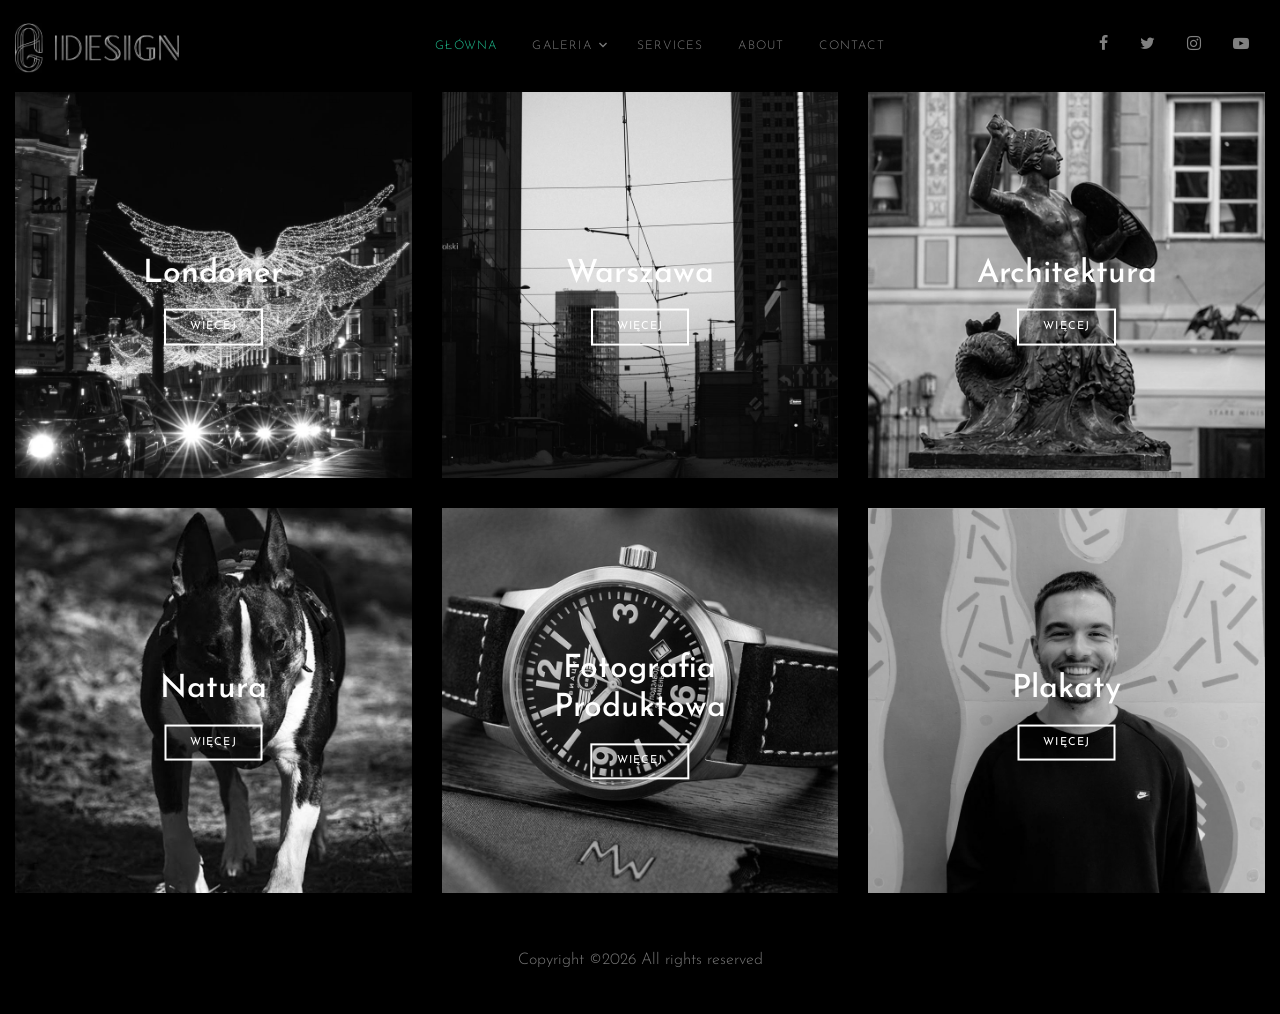
==== commit adecd6bb: "Add files via upload" ====
--- a/index.html
+++ b/index.html
@@ -165,35 +165,7 @@
           </div>
         </div>
 
-        <div class="col-lg-4">
-          <div class="image-wrap-2">
-            <div class="image-info">
-              <h2 class="mb-3">Travel</h2>
-              <a href="single.html" class="btn btn-outline-white py-2 px-4">Więcej</a>
-            </div>
-            <img src="images/img_7.jpg" alt="Image" class="img-fluid">
-          </div>
-        </div>
-
-        <div class="col-lg-4">
-          <div class="image-wrap-2">
-            <div class="image-info">
-              <h2 class="mb-3">People</h2>
-              <a href="single.html" class="btn btn-outline-white py-2 px-4">More Photos</a>
-            </div>
-            <img src="images/img_3.jpg" alt="Image" class="img-fluid">
-          </div>
-        </div>
-
-        <div class="col-lg-4">
-          <div class="image-wrap-2">
-            <div class="image-info">
-              <h2 class="mb-3">Architecture</h2>
-              <a href="single.html" class="btn btn-outline-white py-2 px-4">More Photos</a>
-            </div>
-            <img src="images/img_4.jpg" alt="Image" class="img-fluid">
-          </div>
-        </div>
+        
 
       </div>
     </div>
@@ -202,8 +174,7 @@
       <div class="container-fluid text-center">
         <p>
           <!-- Link back to Colorlib can't be removed. Template is licensed under CC BY 3.0. -->
-          Copyright &copy;<script data-cfasync="false" src="/cdn-cgi/scripts/5c5dd728/cloudflare-static/email-decode.min.js"></script><script>document.write(new Date().getFullYear());</script> All rights reserved | This template is made with <i class="icon-heart-o" aria-hidden="true"></i> by <a href="https://colorlib.com" target="_blank" >Colorlib</a>
-          <!-- Link back to Colorlib can't be removed. Template is licensed under CC BY 3.0. -->
+          Copyright &copy;<script data-cfasync="false" src="/cdn-cgi/scripts/5c5dd728/cloudflare-static/email-decode.min.js"></script><script>document.write(new Date().getFullYear());</script> All rights reserved
         </p>
       </div>
     </div>
